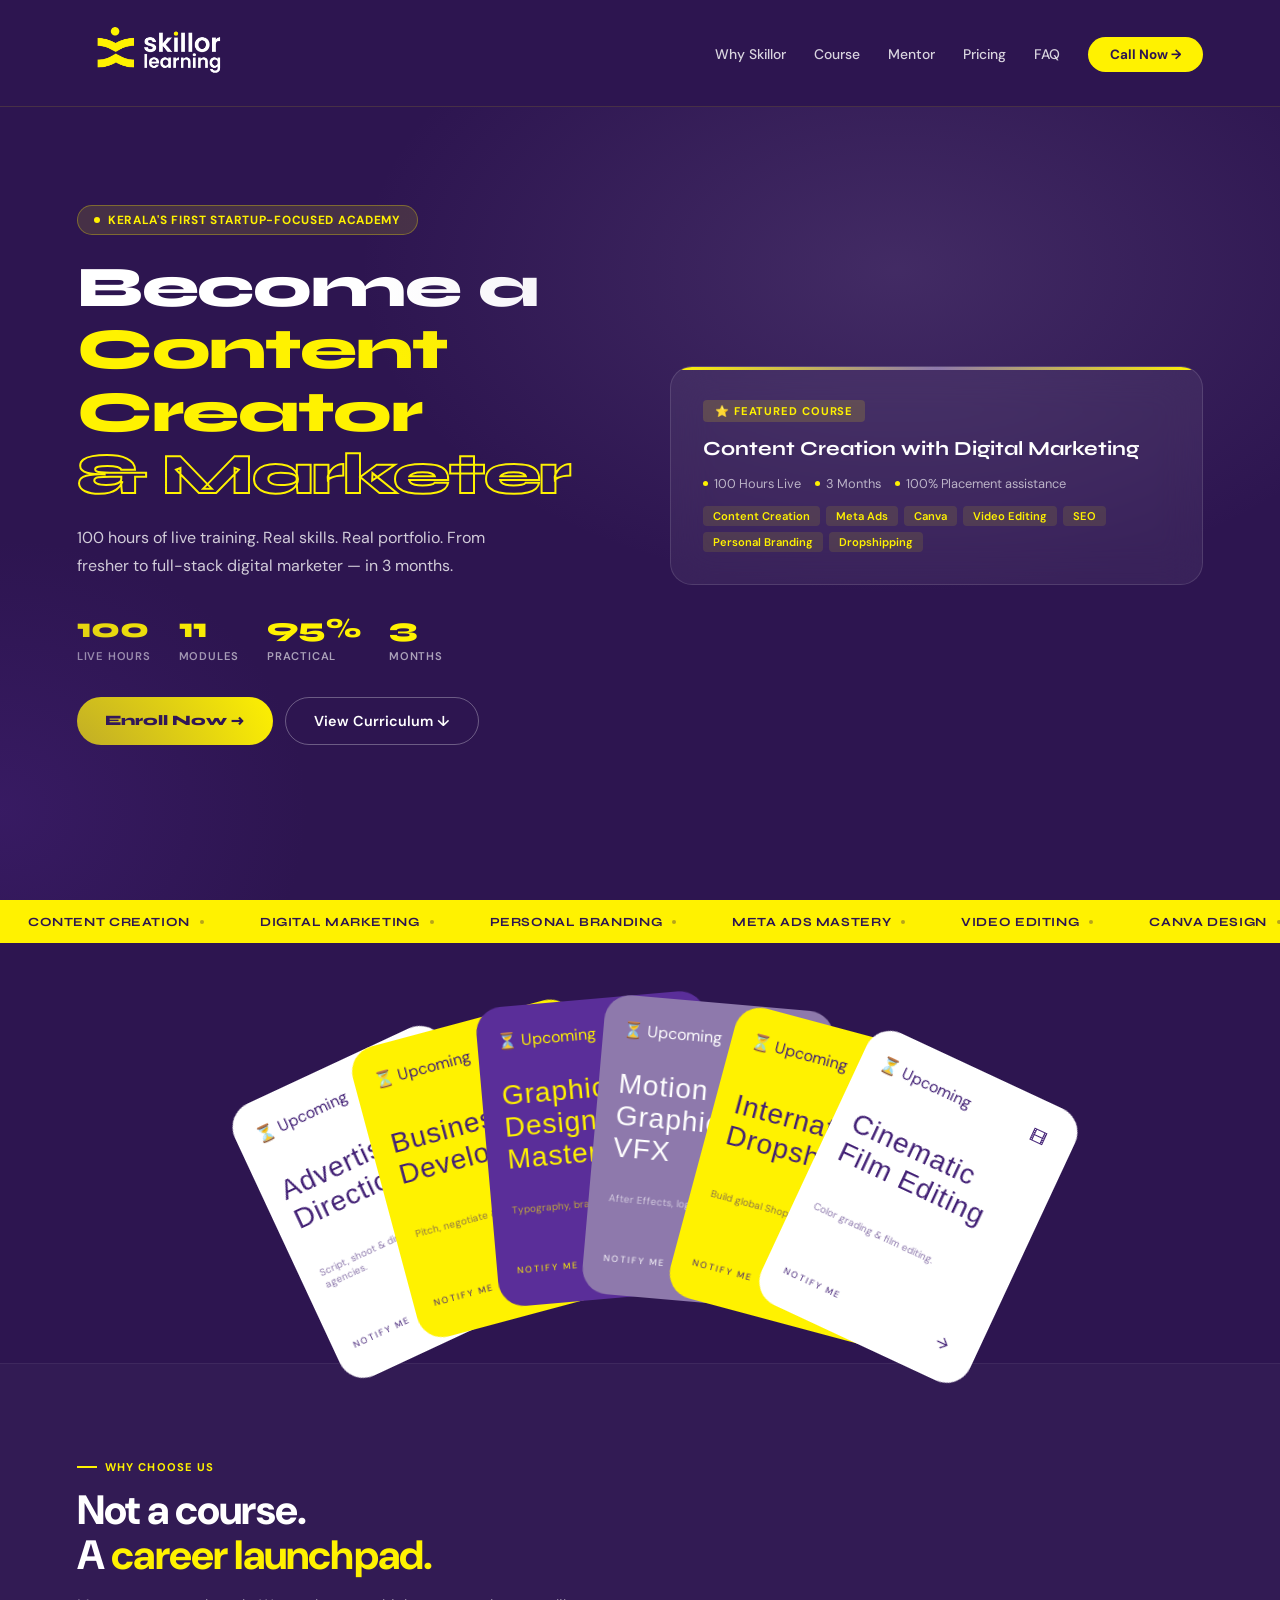
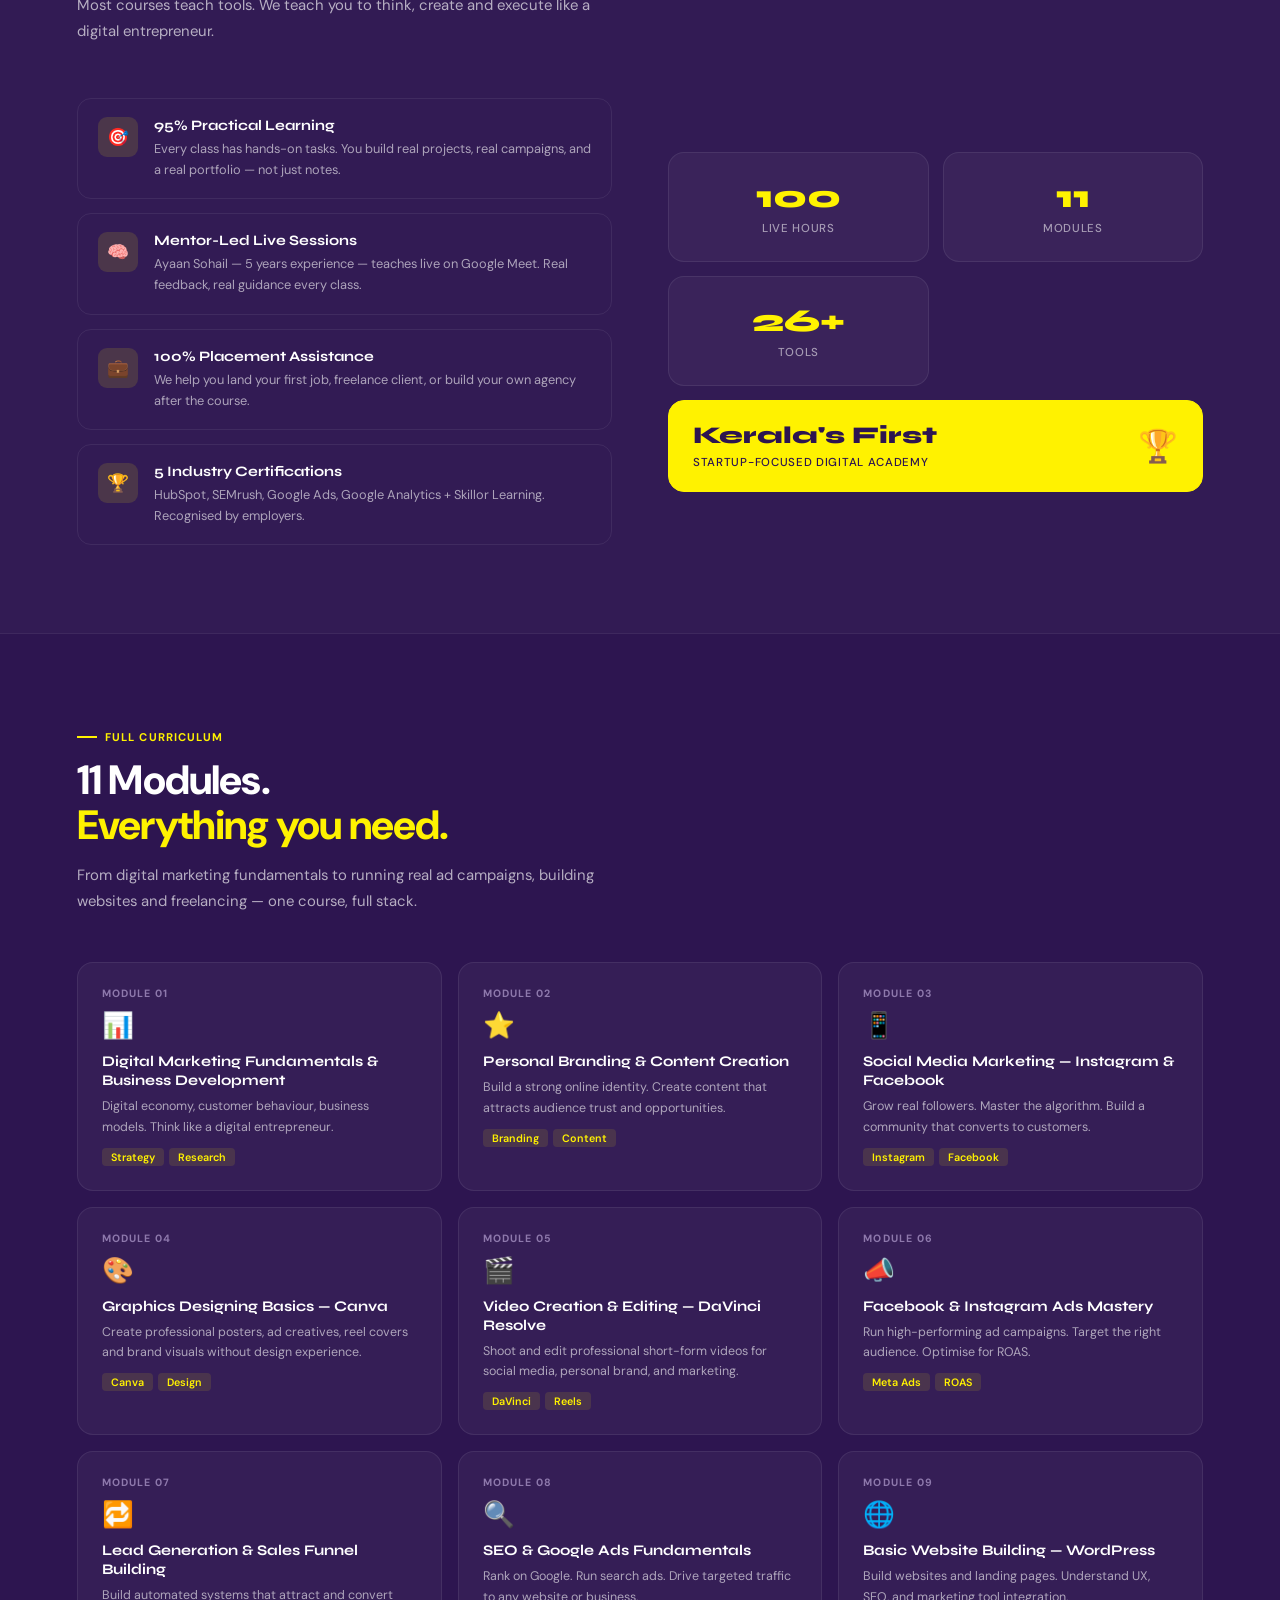
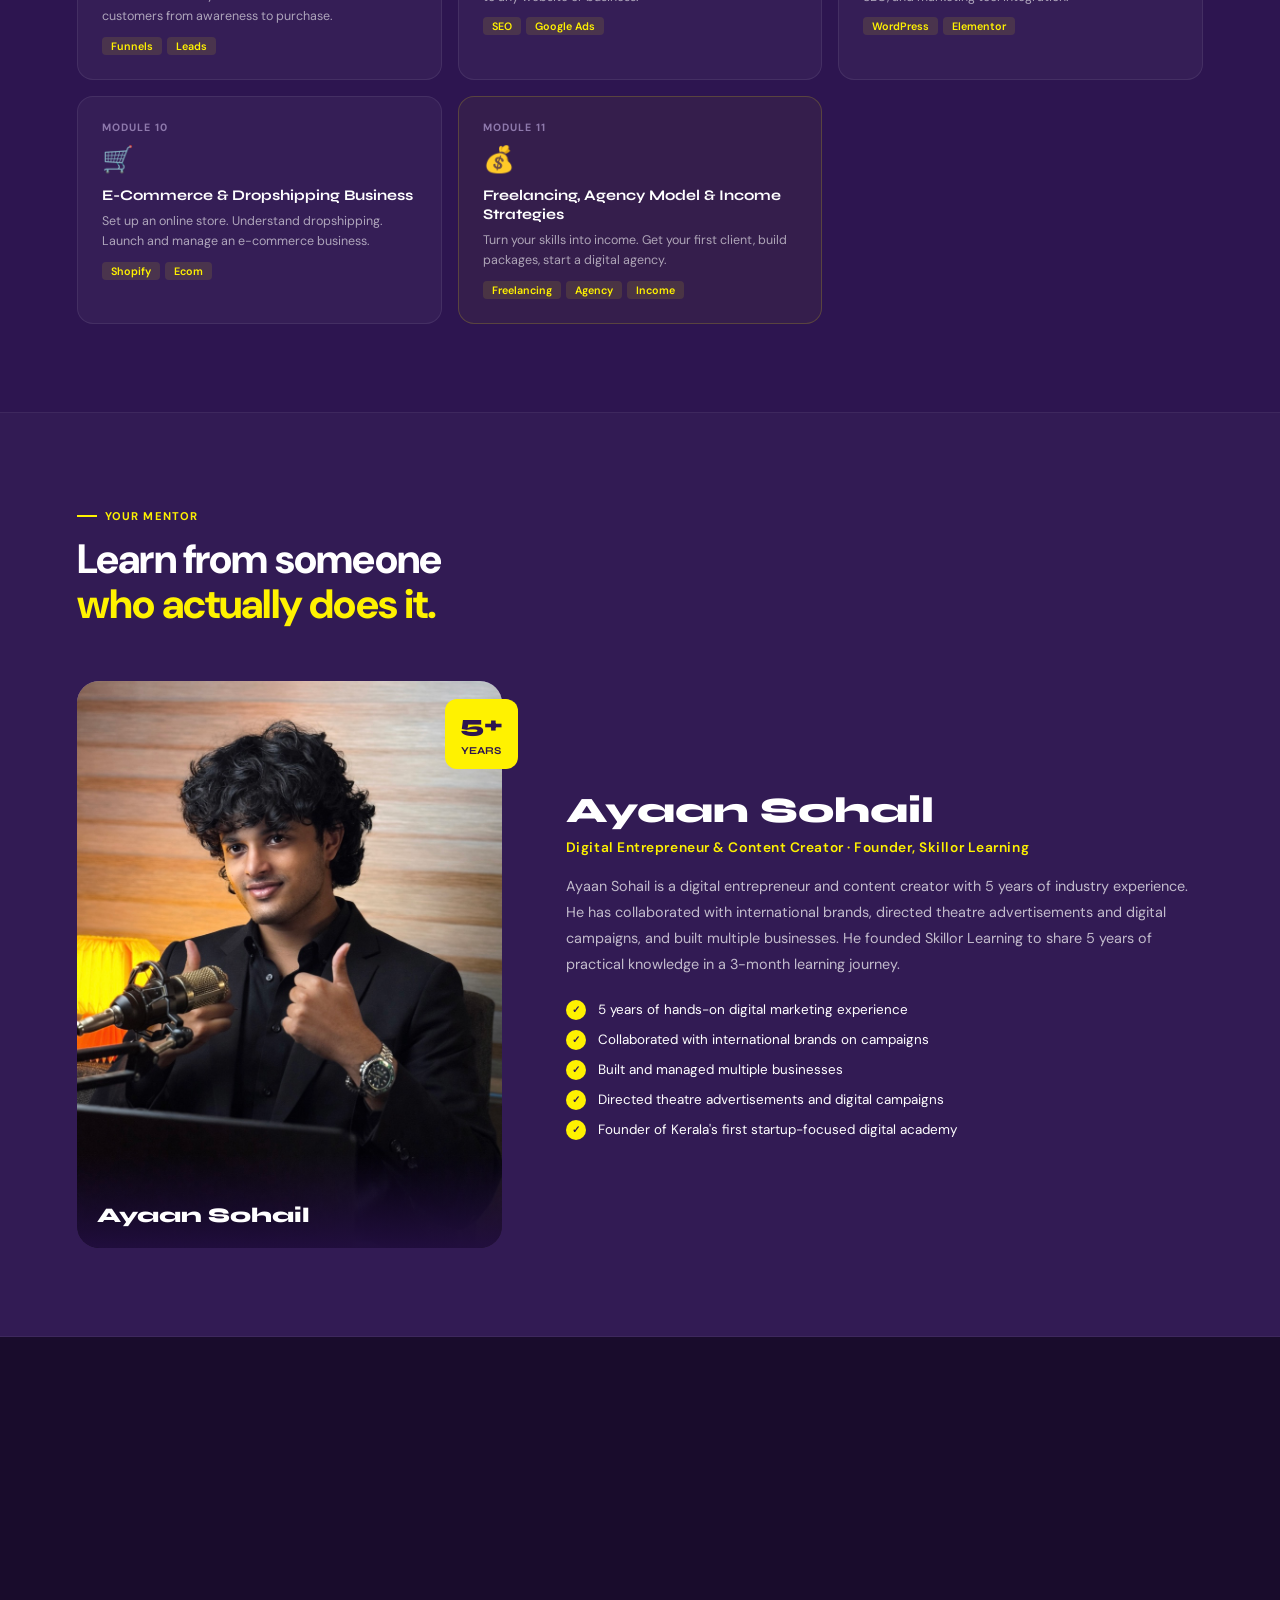
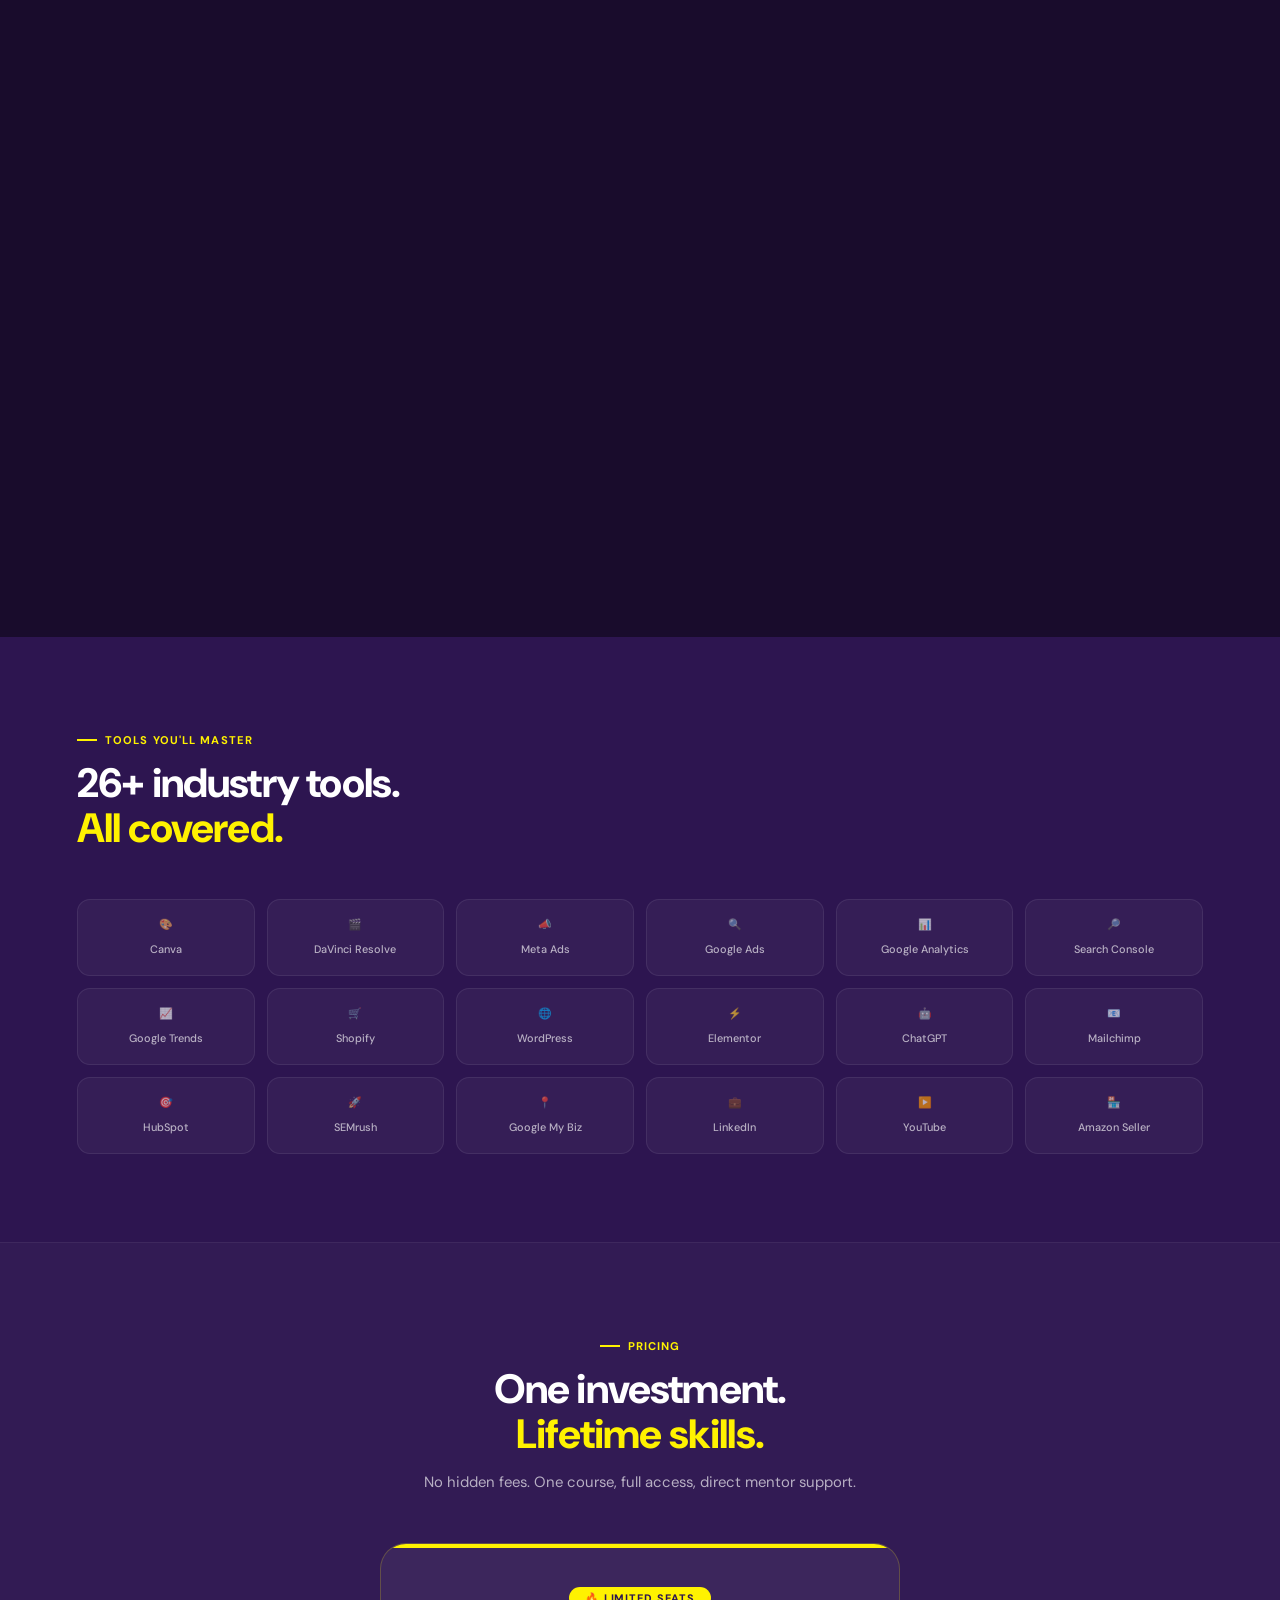
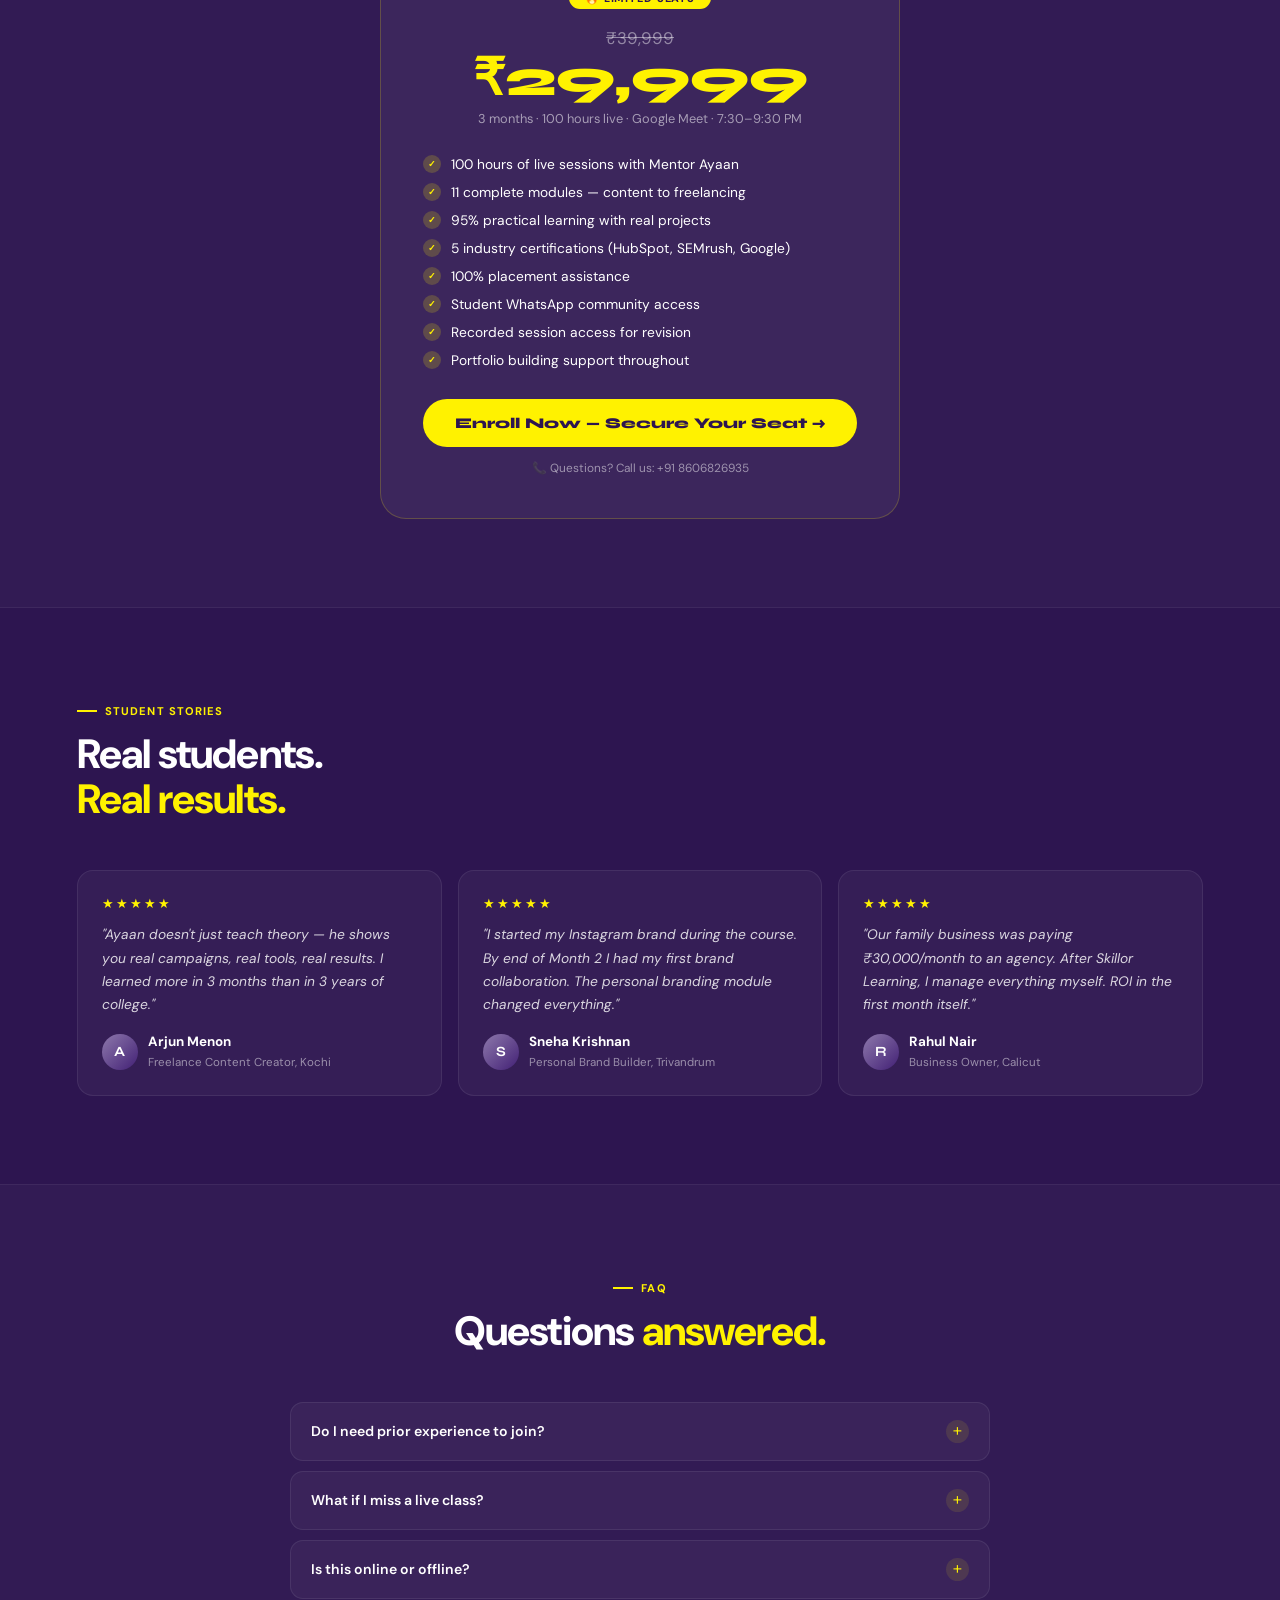
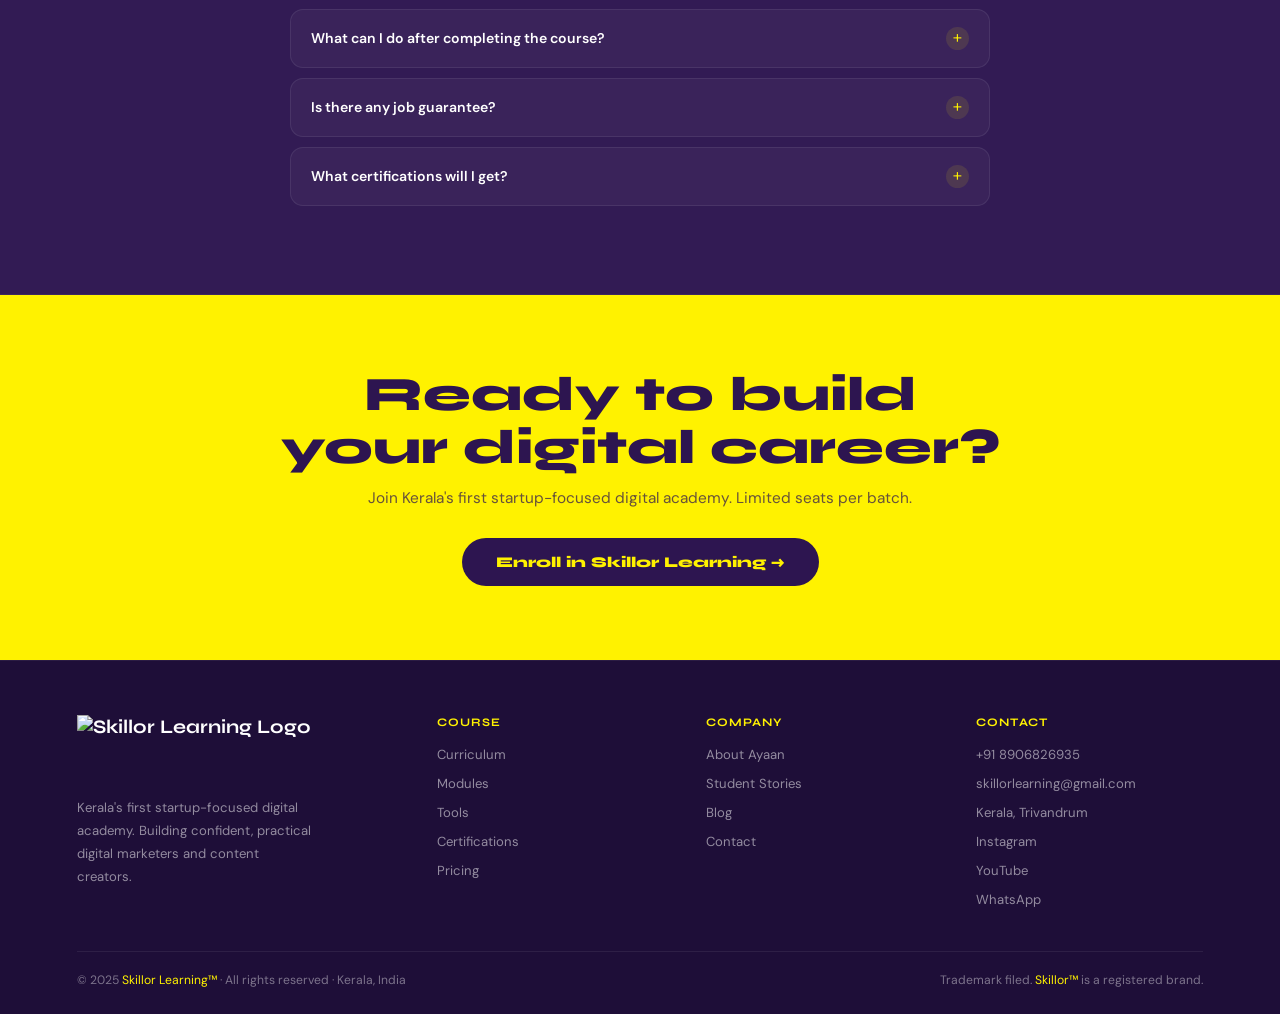
==== index.html @ bea9f6e7 "remove large video" ====
<!DOCTYPE html>
<html lang="en">
<head>
<meta charset="UTF-8">
<meta name="viewport" content="width=device-width, initial-scale=1.0">
<title>Skillor Learning — Kerala's First Startup-Focused Digital Academy</title>
<link href="https://fonts.googleapis.com/css2?family=Syne:wght@400;600;700;800&family=DM+Sans:wght@300;400;500;600&display=swap" rel="stylesheet">
<link rel="stylesheet" href="style.css">
<style>
  /* CRITICAL: These load instantly before anything else */
  html, body {
    background: #2d1550 !important;
    color: #ffffff !important;
    margin: 0 !important;
    padding: 0 !important;
  }
  .hero { background: #2d1550 !important; }
  nav { background: #2d1550 !important; }
  h1, h2, h3, h4, h5, p, span, a, li, div {
    color: inherit;
  }
  .yel, .accent { color: #fff200 !important; }
  .outline { -webkit-text-stroke: 2px #fff200 !important; color: transparent !important; }
  .logo .y { color: #fff200 !important; }
  .logo-box { background: #fff200 !important; color: #2d1550 !important; }
  .badge { color: #fff200 !important; }
  .nav-btn { background: #fff200 !important; color: #2d1550 !important; }
  .btn-y { background: #fff200 !important; color: #2d1550 !important; }
  .pnow, .pamt, .price-main { color: #fff200 !important; }
  .cta-sec { background: #fff200 !important; }
  .cta-sec h2 { color: #2d1550 !important; }
  .marquee { background: #fff200 !important; }
  .mitem { color: #2d1550 !important; }
  .wstat.feat { background: #fff200 !important; }
  .wstat.feat strong, .wstat.feat span { color: #2d1550 !important; }
  .ppop { background: #fff200 !important; color: #2d1550 !important; }
  .btn-enroll { background: #fff200 !important; color: #2d1550 !important; }
  .btn-dark { background: #2d1550 !important; color: #fff200 !important; }
  footer { background: #1e0e38 !important; }
  .sec-dark { background: rgba(255,255,255,0.025) !important; }
</style>
</head>
<body>

<!-- NAV -->
<nav>
  <a href="#" class="logo">
  <img src="images/skillor-logo.PNG" alt="Skillor Learning Logo" class="logo-img">
</a>
  <ul class="nav-links">
    <li><a href="#why">Why Skillor</a></li>
    <li><a href="#course">Course</a></li>
    <li><a href="#mentor">Mentor</a></li>
    <li><a href="#pricing">Pricing</a></li>
    <li><a href="#faq">FAQ</a></li>
    <li><a href="tel:+91 86068 26935" class="nav-btn">Call Now →</a></li>
  </ul>
</nav>

<!-- HERO -->
<section class="hero">
  <div>
    <div class="badge"><div class="bdot"></div> Kerala's First Startup-Focused Academy</div>
    <h1>Become a<br><span class="yel">Content Creator</span><br><span class="outline">& Marketer</span></h1>
    <p class="hero-sub">100 hours of live training. Real skills. Real portfolio. From fresher to full-stack digital marketer — in 3 months.</p>
    <div class="hero-stats">
      <div class="hstat"><strong>100</strong><span>Live Hours</span></div>
      <div class="hstat"><strong>11</strong><span>Modules</span></div>
      <div class="hstat"><strong>95%</strong><span>Practical</span></div>
      <div class="hstat"><strong>3</strong><span>Months</span></div>
    </div>
    <div class="hero-btns">
      <a href="https://wa.me/+918606826935" class="btn-y">Enroll Now →</a>
      <a href="#course" class="btn-g">View Curriculum ↓</a>
    </div>
  </div>
  <div class="hero-right">
    <!-- <div class="fbadge fb1">🎓 Google Meet · 7:30–9:30 PM</div> -->
    <div class="hero-card">
      <div class="ctag">⭐ Featured Course</div>
      <h3>Content Creation with Digital Marketing</h3>
      <div class="cmeta">
        <div class="cmeta-i"><div class="cdot"></div> 100 Hours Live</div>
        <div class="cmeta-i"><div class="cdot"></div> 3 Months</div>
        <div class="cmeta-i"><div class="cdot"></div> 100% Placement assistance</div>
        <!-- <div class="cmeta-i"><div class="cdot"></div> 5 Certs</div> -->
      </div>
      <div class="ctags">
        <span class="ctag2">Content Creation</span>
        <span class="ctag2">Meta Ads</span>
        <span class="ctag2">Canva</span>
        <span class="ctag2">Video Editing</span>
        <span class="ctag2">SEO</span>
        <span class="ctag2">Personal Branding</span>
        <span class="ctag2">Dropshipping</span>
      </div>
      <!-- <div class="price-row">
        <div class="pnow">₹29,999</div>
        <div class="pold">₹39,999</div>
        <div class="psave">Save ₹10,000</div>
      </div> -->
    </div>
    <!-- <div class="fbadge fb2">📍 Trivandrum, Kerala</div> -->
  </div>
</section>

<!-- MARQUEE -->
<div class="marquee">
  <div class="mtrack">
    <div class="mitem">Content Creation<div class="mdot"></div></div>
    <div class="mitem">Digital Marketing<div class="mdot"></div></div>
    <div class="mitem">Personal Branding<div class="mdot"></div></div>
    <div class="mitem">Meta Ads Mastery<div class="mdot"></div></div>
    <div class="mitem">Video Editing<div class="mdot"></div></div>
    <div class="mitem">Canva Design<div class="mdot"></div></div>
    <div class="mitem">SEO & Google Ads<div class="mdot"></div></div>
    <div class="mitem">Freelancing & Agency<div class="mdot"></div></div>
    <div class="mitem">E-Commerce<div class="mdot"></div></div>
    <div class="mitem">Lead Generation<div class="mdot"></div></div>
    <div class="mitem">Content Creation<div class="mdot"></div></div>
    <div class="mitem">Digital Marketing<div class="mdot"></div></div>
    <div class="mitem">Personal Branding<div class="mdot"></div></div>
    <div class="mitem">Meta Ads Mastery<div class="mdot"></div></div>
    <div class="mitem">Video Editing<div class="mdot"></div></div>
    <div class="mitem">Canva Design<div class="mdot"></div></div>
    <div class="mitem">SEO & Google Ads<div class="mdot"></div></div>
    <div class="mitem">Freelancing & Agency<div class="mdot"></div></div>
  </div>
</div>

<section class="cards-section">

<div class="stage" id="stage">

<div class="card">
<div class="orb">🎬</div>
<div class="card-badge">⏳ Upcoming</div>
<div class="card-title">Advertisement Direction</div>
<div class="card-desc">Script, shoot & direct ads like global agencies.</div>
<div class="card-footer"><span class="learn-text">Notify Me</span><div class="arrow-btn">→</div></div>
</div>

<div class="card">
<div class="orb">🤝</div>
<div class="card-badge">⏳ Upcoming</div>
<div class="card-title">Business Development</div>
<div class="card-desc">Pitch, negotiate & close deals.</div>
<div class="card-footer"><span class="learn-text">Notify Me</span><div class="arrow-btn">→</div></div>
</div>

<div class="card">
<div class="orb">✦</div>
<div class="card-badge">⏳ Upcoming</div>
<div class="card-title">Graphic Design Mastery</div>
<div class="card-desc">Typography, branding & visual systems.</div>
<div class="card-footer"><span class="learn-text">Notify Me</span><div class="arrow-btn">→</div></div>
</div>

<div class="card">
<div class="orb">▶</div>
<div class="card-badge">⏳ Upcoming</div>
<div class="card-title">Motion Graphics & VFX</div>
<div class="card-desc">After Effects, logo animation & VFX.</div>
<div class="card-footer"><span class="learn-text">Notify Me</span><div class="arrow-btn">→</div></div>
</div>

<div class="card">
<div class="orb">🌍</div>
<div class="card-badge">⏳ Upcoming</div>
<div class="card-title">International Dropshipping</div>
<div class="card-desc">Build global Shopify stores.</div>
<div class="card-footer"><span class="learn-text">Notify Me</span><div class="arrow-btn">→</div></div>
</div>

<div class="card">
<div class="orb">🎞</div>
<div class="card-badge">⏳ Upcoming</div>
<div class="card-title">Cinematic Film Editing</div>
<div class="card-desc">Color grading & film editing.</div>
<div class="card-footer"><span class="learn-text">Notify Me</span><div class="arrow-btn">→</div></div>
</div>

</div>

</section>

<!-- WHY -->
<section class="sec sec-dark" id="why">
  <div class="rev">
    <div class="slabel">Why Choose Us</div>
    <div class="stitle">Not a course.<br>A <span class="yel">career launchpad.</span></div>
    <p class="ssub">Most courses teach tools. We teach you to think, create and execute like a digital entrepreneur.</p>
  </div>
  <div class="why-grid rev">
    <div class="why-items">
      <div class="why-item"><div class="wicon">🎯</div><div><h4>95% Practical Learning</h4><p>Every class has hands-on tasks. You build real projects, real campaigns, and a real portfolio — not just notes.</p></div></div>
      <div class="why-item"><div class="wicon">🧠</div><div><h4>Mentor-Led Live Sessions</h4><p>Ayaan Sohail — 5 years experience — teaches live on Google Meet. Real feedback, real guidance every class.</p></div></div>
      <div class="why-item"><div class="wicon">💼</div><div><h4>100% Placement Assistance</h4><p>We help you land your first job, freelance client, or build your own agency after the course.</p></div></div>
      <div class="why-item"><div class="wicon">🏆</div><div><h4>5 Industry Certifications</h4><p>HubSpot, SEMrush, Google Ads, Google Analytics + Skillor Learning. Recognised by employers.</p></div></div>
    </div>
    <div class="why-stats">
      <div class="wstat"><strong>100</strong><span>Live Hours</span></div>
      <div class="wstat"><strong>11</strong><span>Modules</span></div>
      <div class="wstat"><strong>26+</strong><span>Tools</span></div>
      <div class="wstat feat"><div><strong>Kerala's First</strong><span>Startup-Focused Digital Academy</span></div><div style="font-size:2rem;">🏆</div></div>
    </div>
  </div>
</section>




<!-- MODULES -->
<section class="sec" id="course">
  <div class="rev">
    <div class="slabel">Full Curriculum</div>
    <div class="stitle">11 Modules.<br><span class="yel">Everything you need.</span></div>
    <p class="ssub">From digital marketing fundamentals to running real ad campaigns, building websites and freelancing — one course, full stack.</p>
  </div>
  <div class="mods-grid rev">
    <div class="mod-card"><div class="mnum">Module 01</div><span class="mico">📊</span><h3>Digital Marketing Fundamentals & Business Development</h3><p>Digital economy, customer behaviour, business models. Think like a digital entrepreneur.</p><div class="mtags"><span class="mtag">Strategy</span><span class="mtag">Research</span></div></div>
    <div class="mod-card"><div class="mnum">Module 02</div><span class="mico">⭐</span><h3>Personal Branding & Content Creation</h3><p>Build a strong online identity. Create content that attracts audience trust and opportunities.</p><div class="mtags"><span class="mtag">Branding</span><span class="mtag">Content</span></div></div>
    <div class="mod-card"><div class="mnum">Module 03</div><span class="mico">📱</span><h3>Social Media Marketing — Instagram & Facebook</h3><p>Grow real followers. Master the algorithm. Build a community that converts to customers.</p><div class="mtags"><span class="mtag">Instagram</span><span class="mtag">Facebook</span></div></div>
    <div class="mod-card"><div class="mnum">Module 04</div><span class="mico">🎨</span><h3>Graphics Designing Basics — Canva</h3><p>Create professional posters, ad creatives, reel covers and brand visuals without design experience.</p><div class="mtags"><span class="mtag">Canva</span><span class="mtag">Design</span></div></div>
    <div class="mod-card"><div class="mnum">Module 05</div><span class="mico">🎬</span><h3>Video Creation & Editing — DaVinci Resolve</h3><p>Shoot and edit professional short-form videos for social media, personal brand, and marketing.</p><div class="mtags"><span class="mtag">DaVinci</span><span class="mtag">Reels</span></div></div>
    <div class="mod-card"><div class="mnum">Module 06</div><span class="mico">📣</span><h3>Facebook & Instagram Ads Mastery</h3><p>Run high-performing ad campaigns. Target the right audience. Optimise for ROAS.</p><div class="mtags"><span class="mtag">Meta Ads</span><span class="mtag">ROAS</span></div></div>
    <div class="mod-card"><div class="mnum">Module 07</div><span class="mico">🔁</span><h3>Lead Generation & Sales Funnel Building</h3><p>Build automated systems that attract and convert customers from awareness to purchase.</p><div class="mtags"><span class="mtag">Funnels</span><span class="mtag">Leads</span></div></div>
    <div class="mod-card"><div class="mnum">Module 08</div><span class="mico">🔍</span><h3>SEO & Google Ads Fundamentals</h3><p>Rank on Google. Run search ads. Drive targeted traffic to any website or business.</p><div class="mtags"><span class="mtag">SEO</span><span class="mtag">Google Ads</span></div></div>
    <div class="mod-card"><div class="mnum">Module 09</div><span class="mico">🌐</span><h3>Basic Website Building — WordPress</h3><p>Build websites and landing pages. Understand UX, SEO, and marketing tool integration.</p><div class="mtags"><span class="mtag">WordPress</span><span class="mtag">Elementor</span></div></div>
    <div class="mod-card"><div class="mnum">Module 10</div><span class="mico">🛒</span><h3>E-Commerce & Dropshipping Business</h3><p>Set up an online store. Understand dropshipping. Launch and manage an e-commerce business.</p><div class="mtags"><span class="mtag">Shopify</span><span class="mtag">Ecom</span></div></div>
    <div class="mod-card" style="border-color:rgba(255,242,0,0.18);background:rgba(255,242,0,0.04);"><div class="mnum">Module 11</div><span class="mico">💰</span><h3>Freelancing, Agency Model & Income Strategies</h3><p>Turn your skills into income. Get your first client, build packages, start a digital agency.</p><div class="mtags"><span class="mtag">Freelancing</span><span class="mtag">Agency</span><span class="mtag">Income</span></div></div>
  </div>
</section>

<!-- MENTOR -->
<section class="sec sec-dark" id="mentor">
  <div class="rev">
    <div class="slabel">Your Mentor</div>
    <div class="stitle">Learn from someone<br><span class="yel">who actually does it.</span></div>
  </div>
  <div class="mentor-grid rev">
    <div class="mphoto">
      <!-- <div class="mphoto-inner"><div class="mava">👨‍💻</div></div> -->
       <div class="mphoto-inner">
       <img src="images/Ayaan.PNG" alt="Ayaan Sohail" class="mentor-img">
   </div>
      <div class="mexp"><strong>5+</strong><span>Years</span></div>
    </div>
    <div class="minfo">
      <h2>Ayaan Sohail</h2>
      <div class="mtitle">Digital Entrepreneur & Content Creator · Founder, Skillor Learning</div>
      <p class="mbio">Ayaan Sohail is a digital entrepreneur and content creator with 5 years of industry experience. He has collaborated with international brands, directed theatre advertisements and digital campaigns, and built multiple businesses. He founded Skillor Learning to share 5 years of practical knowledge in a 3-month learning journey.</p>
      <div class="mcreds">
        <div class="mcred">5 years of hands-on digital marketing experience</div>
        <div class="mcred">Collaborated with international brands on campaigns</div>
        <div class="mcred">Built and managed multiple businesses</div>
        <div class="mcred">Directed theatre advertisements and digital campaigns</div>
        <div class="mcred">Founder of Kerala's first startup-focused digital academy</div>
      </div>
    </div>
  </div>
</section>

<!-- video -->
<!-- VIDEO SHOWCASE -->
<section class="video-showcase">

  <video autoplay muted loop playsinline class="bg-video">
    <source src="videos/skillor-video.MP4" type="video/mp4">
  </video>

  <div class="video-overlay"></div>


   <!-- SOUND BUTTON -->
  <!-- <button id="sound-btn">🔊</button>
   -->
  <!-- <div class="video-content"> -->
    <!-- <h1>SkillorLearning</h1> -->
    
  </div>

</section>



<!-- TOOLS -->
<section class="sec" id="tools">
  <div class="rev">
    <div class="slabel">Tools You'll Master</div>
    <div class="stitle">26+ industry tools.<br><span class="yel">All covered.</span></div>
  </div>
  <div class="tools-grid rev">
    <div class="tool"><span class="temo">🎨</span><span>Canva</span></div>
    <div class="tool"><span class="temo">🎬</span><span>DaVinci Resolve</span></div>
    <div class="tool"><span class="temo">📣</span><span>Meta Ads</span></div>
    <div class="tool"><span class="temo">🔍</span><span>Google Ads</span></div>
    <div class="tool"><span class="temo">📊</span><span>Google Analytics</span></div>
    <div class="tool"><span class="temo">🔎</span><span>Search Console</span></div>
    <div class="tool"><span class="temo">📈</span><span>Google Trends</span></div>
    <div class="tool"><span class="temo">🛒</span><span>Shopify</span></div>
    <div class="tool"><span class="temo">🌐</span><span>WordPress</span></div>
    <div class="tool"><span class="temo">⚡</span><span>Elementor</span></div>
    <div class="tool"><span class="temo">🤖</span><span>ChatGPT</span></div>
    <div class="tool"><span class="temo">📧</span><span>Mailchimp</span></div>
    <div class="tool"><span class="temo">🎯</span><span>HubSpot</span></div>
    <div class="tool"><span class="temo">🚀</span><span>SEMrush</span></div>
    <div class="tool"><span class="temo">📍</span><span>Google My Biz</span></div>
    <div class="tool"><span class="temo">💼</span><span>LinkedIn</span></div>
    <div class="tool"><span class="temo">▶️</span><span>YouTube</span></div>
    <div class="tool"><span class="temo">🏪</span><span>Amazon Seller</span></div>
  </div>
</section>

<!-- PRICING -->
<section class="sec sec-dark" id="pricing">
  <div class="rev" style="text-align:center;">
    <div class="slabel" style="justify-content:center;">Pricing</div>
    <div class="stitle">One investment.<br><span class="yel">Lifetime skills.</span></div>
    <p class="ssub" style="margin:12px auto 0;text-align:center;">No hidden fees. One course, full access, direct mentor support.</p>
  </div>
  <div class="pricing-wrap rev">
    <div class="pcard">
      <div class="ppop">🔥 Limited Seats</div>
      <div class="porig">₹39,999</div>
      <div class="pamt">₹29,999</div>
      <div class="psub2">3 months · 100 hours live · Google Meet · 7:30–9:30 PM</div>
      <ul class="pfeats">
        <li>100 hours of live sessions with Mentor Ayaan</li>
        <li>11 complete modules — content to freelancing</li>
        <li>95% practical learning with real projects</li>
        <li>5 industry certifications (HubSpot, SEMrush, Google)</li>
        <li>100% placement assistance</li>
        <li>Student WhatsApp community access</li>
        <li>Recorded session access for revision</li>
        <li>Portfolio building support throughout</li>
      </ul>
      <a href="https://wa.me/+918606826935" class="btn-enroll">Enroll Now — Secure Your Seat →</a>
      <p class="pnote">📞 Questions? Call us: +91 8606826935 </p>
    </div>
  </div>
</section>

<!-- TESTIMONIALS -->
<section class="sec" id="testimonials">
  <div class="rev">
    <div class="slabel">Student Stories</div>
    <div class="stitle">Real students.<br><span class="yel">Real results.</span></div>
  </div>
  <div class="tgrid rev">
    <div class="tcard"><div class="tstars">★★★★★</div><p class="ttext">"Ayaan doesn't just teach theory — he shows you real campaigns, real tools, real results. I learned more in 3 months than in 3 years of college."</p><div class="tauthor"><div class="tava">A</div><div><strong>Arjun Menon</strong><span>Freelance Content Creator, Kochi</span></div></div></div>
    <div class="tcard"><div class="tstars">★★★★★</div><p class="ttext">"I started my Instagram brand during the course. By end of Month 2 I had my first brand collaboration. The personal branding module changed everything."</p><div class="tauthor"><div class="tava">S</div><div><strong>Sneha Krishnan</strong><span>Personal Brand Builder, Trivandrum</span></div></div></div>
    <div class="tcard"><div class="tstars">★★★★★</div><p class="ttext">"Our family business was paying ₹30,000/month to an agency. After Skillor Learning, I manage everything myself. ROI in the first month itself."</p><div class="tauthor"><div class="tava">R</div><div><strong>Rahul Nair</strong><span>Business Owner, Calicut</span></div></div></div>
  </div>
</section>

<!-- FAQ -->
<section class="sec sec-dark" id="faq">
  <div class="rev" style="text-align:center;">
    <div class="slabel" style="justify-content:center;">FAQ</div>
    <div class="stitle" style="text-align:center;">Questions <span class="yel">answered.</span></div>
  </div>
  <div class="faq-wrap rev">
    <div class="fitem"><div class="fq" onclick="tFaq(this)">Do I need prior experience to join? <div class="ftog">+</div></div><div class="fa"><div class="fa-i">No experience needed. The course is designed for complete beginners — college students, freshers, anyone starting from zero. Ayaan explains everything from the basics up.</div></div></div>
    <div class="fitem"><div class="fq" onclick="tFaq(this)">What if I miss a live class? <div class="ftog">+</div></div><div class="fa"><div class="fa-i">All sessions are recorded and shared. You can revise any class at any time. Live attendance is strongly recommended because Ayaan gives real-time feedback on your work.</div></div></div>
    <div class="fitem"><div class="fq" onclick="tFaq(this)">Is this online or offline? <div class="ftog">+</div></div><div class="fa"><div class="fa-i">100% online via Google Meet. Classes run 7:30 PM to 9:30 PM — attend from anywhere in Kerala or anywhere in India without relocating.</div></div></div>
    <div class="fitem"><div class="fq" onclick="tFaq(this)">What can I do after completing the course? <div class="ftog">+</div></div><div class="fa"><div class="fa-i">Get a digital marketing job (₹20,000–₹50,000/month), start freelancing, build and monetise your personal brand, manage your own business marketing, or start a digital marketing agency.</div></div></div>
    <div class="fitem"><div class="fq" onclick="tFaq(this)">Is there any job guarantee? <div class="ftog">+</div></div><div class="fa"><div class="fa-i">We provide 100% placement assistance — Ayaan personally helps every student with their first job or freelance client. We give you the skills and support to get there yourself.</div></div></div>
    <div class="fitem"><div class="fq" onclick="tFaq(this)">What certifications will I get? <div class="ftog">+</div></div><div class="fa"><div class="fa-i">5 certificates: HubSpot Academy, SEMrush, Google Ads, Google Analytics, and Skillor Learning Certificate — all recognised by employers.</div></div></div>
  </div>
</section>

<!-- CTA -->
<section class="cta-sec">
  <h2>Ready to build<br>your digital career?</h2>
  <p>Join Kerala's first startup-focused digital academy. Limited seats per batch.</p>
  <a href="https://wa.me/+918606826935" class="btn-dark">Enroll in Skillor Learning →</a>
</section>

<!-- FOOTER -->
<footer>
  <div class="fgrid">
    <div class="fbrand">
     <a href="#" class="logo">
  <img src="images/skillor-logo.png" alt="Skillor Learning Logo" class="logo-img">
</a>
      <p>Kerala's first startup-focused digital academy. Building confident, practical digital marketers and content creators.</p>
    </div>
    <div class="fcol"><h4>Course</h4><ul><li><a href="#">Curriculum</a></li><li><a href="#course">Modules</a></li><li><a href="#tools">Tools</a></li><li><a href="#">Certifications</a></li><li><a href="#pricing">Pricing</a></li></ul></div>
    <div class="fcol"><h4>Company</h4><ul><li><a href="#">About Ayaan</a></li><li><a href="#">Student Stories</a></li><li><a href="#">Blog</a></li><li><a href="#">Contact</a></li></ul></div>
    <div class="fcol"><h4>Contact</h4><ul><li><a href="tel:+918906826935">+91 8906826935</a></li><li><a href="mailto:skillorlearning@gmail.com">
          skillorlearning@gmail.com</a></li><li><a href="#">Kerala, Trivandrum</a></li><li><a href="https://www.instagram.com/skillorlearning?igsh=MWs3NzU3b2ZqaWp4eQ==">Instagram</a></li><li><a href="https://youtube.com/@ayaanskillor?si=j9QCiRUFgrLfohdo">YouTube</a></li><li><a href="https://wa.me/+918606826935">WhatsApp</a></li></ul></div>
  </div>
  <div class="fbot">
    <p>© 2025 <span>Skillor Learning™</span> · All rights reserved · Kerala, India</p>
    <p>Trademark filed. <span>Skillor™</span> is a registered brand.</p>
  </div>
</footer>

<script src="script.js"></script>
</body>
</html>
---- style.css ----
* { margin:0; padding:0; box-sizing:border-box; }
html { scroll-behavior:smooth; background:#2d1550; }
body { font-family:'DM Sans',sans-serif; background:#2d1550 !important; color:#ffffff !important; overflow-x:hidden; min-height:100vh; }
h1,h2,h3,h4,h5 { font-family:'Syne',sans-serif; color:#ffffff; }
::-webkit-scrollbar{width:4px;} ::-webkit-scrollbar-track{background:#2d1550;} ::-webkit-scrollbar-thumb{background:#fff200;border-radius:2px;}

/* NAV */

.logo {
  display: flex;
  align-items: center;
  text-decoration: none;
}

.logo-img{
  height: 70px;
  width: auto;
  display: block;
}
nav{position:fixed;top:0;left:0;right:0;z-index:999;padding:18px 6%;display:flex;align-items:center;justify-content:space-between;background:rgba(45,21,80,0.97);backdrop-filter:blur(16px);border-bottom:1px solid rgba(255,242,0,0.12);}
.logo{display:flex;align-items:center;gap:10px;font-family:'Syne',sans-serif;font-weight:700;font-size:1.2rem;color:#ffffff;text-decoration:none;}
.logo-box{width:34px;height:34px;background:#fff200;border-radius:8px;display:flex;align-items:center;justify-content:center;font-size:1rem;}
.logo .y{color:#fff200;}
.nav-links{display:flex;gap:28px;list-style:none;align-items:center;}
.nav-links a{color:rgba(255,255,255,0.82);text-decoration:none;font-size:0.87rem;font-weight:500;transition:color 0.2s;}
.nav-links a:hover{color:#fff200;}
.nav-btn{background:#fff200;color:#2d1550!important;padding:9px 22px;border-radius:50px;font-weight:700!important;font-size:0.84rem!important;transition:transform 0.2s,box-shadow 0.2s;}
.nav-btn:hover{transform:translateY(-2px);box-shadow:0 8px 20px rgba(255,242,0,0.35);}

/* HERO */
.hero{min-height:100vh;padding:130px 6% 80px;display:grid;grid-template-columns:1fr 1fr;gap:60px;align-items:center;background:#2d1550;position:relative;overflow:hidden;}
.hero::before{content:'';position:absolute;inset:0;background:radial-gradient(ellipse 70% 60% at 70% 30%,rgba(142,121,172,0.22) 0%,transparent 60%),radial-gradient(ellipse 40% 50% at 0% 90%,rgba(66,32,117,0.5) 0%,transparent 60%);pointer-events:none;}
.badge{display:inline-flex;align-items:center;gap:8px;background:rgba(255,242,0,0.12);border:1px solid rgba(255,242,0,0.3);color:#fff200;padding:6px 16px;border-radius:50px;font-size:0.74rem;font-weight:700;letter-spacing:0.06em;text-transform:uppercase;margin-bottom:22px;}
.bdot{width:6px;height:6px;background:#fff200;border-radius:50%;animation:pulse 2s infinite;}
@keyframes pulse{0%,100%{opacity:1;transform:scale(1);}50%{opacity:0.4;transform:scale(0.7);}}
.hero h1{font-size:clamp(2.6rem,4.5vw,3.8rem);font-weight:800;line-height:1.08;letter-spacing:-0.02em;color:#ffffff;}
.hero h1 .yel{color:#fff200;}
.hero h1 .outline{-webkit-text-stroke:2px #fff200;color:transparent;}
.hero-sub{margin-top:18px;font-size:1rem;color:rgba(255,255,255,0.78);line-height:1.75;max-width:460px;}
.hero-stats{display:flex;gap:28px;margin-top:32px;flex-wrap:wrap;}
.hstat strong{display:block;font-family:'Syne',sans-serif;font-size:1.7rem;font-weight:800;color:#fff200;}
.hstat span{font-size:0.7rem;color:rgba(255,255,255,0.6);font-weight:600;text-transform:uppercase;letter-spacing:0.07em;}
.hero-btns{display:flex;gap:12px;flex-wrap:wrap;margin-top:32px;}
.btn-y{background:#fff200;color:#2d1550;padding:14px 28px;border-radius:50px;font-family:'Syne',sans-serif;font-weight:800;font-size:0.9rem;text-decoration:none;display:inline-flex;align-items:center;gap:8px;transition:transform 0.2s,box-shadow 0.2s;}
.btn-y:hover{transform:translateY(-3px);box-shadow:0 12px 30px rgba(255,242,0,0.4);}
.btn-g{border:1.5px solid rgba(255,255,255,0.3);color:#ffffff;padding:14px 28px;border-radius:50px;font-weight:600;font-size:0.9rem;text-decoration:none;display:inline-flex;align-items:center;gap:8px;transition:all 0.2s;}
.btn-g:hover{border-color:#fff200;color:#fff200;transform:translateY(-3px);}

/* Hero card */
.hero-right{position:relative;}
.hero-card{background:rgba(255,255,255,0.06);border:1px solid rgba(255,255,255,0.12);border-radius:22px;padding:32px;backdrop-filter:blur(20px);position:relative;overflow:hidden;}
.hero-card::before{content:'';position:absolute;top:0;left:0;right:0;height:3px;background:linear-gradient(90deg,#fff200,#8e79ac,#fff200);}
.ctag{background:rgba(255,242,0,0.15);color:#fff200;padding:4px 12px;border-radius:4px;font-size:0.7rem;font-weight:700;letter-spacing:0.08em;text-transform:uppercase;display:inline-block;margin-bottom:14px;}
.hero-card h3{font-size:1.25rem;font-weight:700;color:#ffffff;margin-bottom:10px;}
.cmeta{display:flex;gap:14px;flex-wrap:wrap;margin:14px 0;}
.cmeta-i{display:flex;align-items:center;gap:6px;font-size:0.8rem;color:rgba(255,255,255,0.65);}
.cdot{width:5px;height:5px;background:#fff200;border-radius:50%;}
.ctags{display:flex;gap:6px;flex-wrap:wrap;margin-top:14px;}
.ctag2{background:rgba(255,242,0,0.1);color:#fff200;padding:3px 10px;border-radius:4px;font-size:0.7rem;font-weight:600;}
.price-row{display:flex;align-items:center;gap:12px;margin-top:20px;padding-top:18px;border-top:1px solid rgba(255,255,255,0.08);}
.pnow{font-family:'Syne',sans-serif;font-size:1.9rem;font-weight:800;color:#fff200;}
.pold{font-size:1rem;color:rgba(255,255,255,0.45);text-decoration:line-through;}
.psave{background:rgba(255,242,0,0.15);color:#fff200;padding:3px 10px;border-radius:4px;font-size:0.7rem;font-weight:700;}
.fbadge{position:absolute;background:#422075;border:1px solid rgba(255,242,0,0.3);border-radius:12px;padding:9px 15px;font-size:0.78rem;font-weight:600;color:#ffffff;white-space:nowrap;}
.fb1{top:-16px;right:16px;animation:float 3s ease-in-out infinite;}
.fb2{bottom:24px;left:-24px;animation:float 3s 1.5s ease-in-out infinite;}
@keyframes float{0%,100%{transform:translateY(0);}50%{transform:translateY(-7px);}}


/* VIDEO SHOWCASE */

.video-showcase{
  position: relative;
  width: 100%;
  height: 100vh;
  overflow: hidden;
}

.bg-video{
  position: absolute;
  top: 50%;
  left: 50%;
  width: 100%;
  height: 100%;
  object-fit: cover;
  transform: translate(-50%, -50%);
}

.video-overlay{
  position: absolute;
  width: 100%;
  height: 100%;
  background: rgba(0,0,0,0.45);
  z-index: 1;
}

.video-content{
  position: relative;
  z-index: 2;
  height: 100%;
  display: flex;
  flex-direction: column;
  justify-content: center;
  align-items: center;
  color: #fff;
  text-align: center;
}

.video-content h1{
  font-size: 6rem;
  font-weight: 700;
  letter-spacing: 2px;
}

.video-content p{
  margin-top: 10px;
  font-size: 1.2rem;
  opacity: 0.9;
}

.video-btn{
  margin-top: 25px;
  padding: 14px 28px;
  border-radius: 30px;
  background: #fff200;
  color: #2d1550;
  text-decoration: none;
  font-weight: 600;
  transition: 0.3s;
}

.video-btn:hover{
  transform: translateY(-3px);
}

/* MARQUEE */
.marquee{background:#fff200;padding:14px 0;overflow:hidden;}
.mtrack{display:flex;animation:mq 22s linear infinite;width:max-content;}
.mitem{padding:0 28px;font-family:'Syne',sans-serif;font-size:0.78rem;font-weight:700;color:#2d1550;letter-spacing:0.05em;text-transform:uppercase;display:flex;align-items:center;gap:10px;white-space:nowrap;}
.mdot{width:4px;height:4px;background:#2d1550;border-radius:50%;opacity:0.35;}
@keyframes mq{from{transform:translateX(0);}to{transform:translateX(-50%);}}

/* SECTIONS */
.sec{padding:88px 6%;}
.sec-dark{background:rgba(255,255,255,0.025);border-top:1px solid rgba(255,255,255,0.06);border-bottom:1px solid rgba(255,255,255,0.06);}
.slabel{display:inline-flex;align-items:center;gap:8px;color:#fff200;font-size:0.7rem;font-weight:700;letter-spacing:0.1em;text-transform:uppercase;margin-bottom:14px;}
.slabel::before{content:'';width:20px;height:2px;background:#fff200;}
.stitle{font-size:clamp(1.9rem,3.2vw,2.8rem);font-weight:800;line-height:1.1;letter-spacing:-0.02em;color:#ffffff;}
.stitle .yel{color:#fff200;}
.ssub{margin-top:14px;color:rgba(255,255,255,0.65);font-size:0.93rem;line-height:1.75;max-width:540px;}

/* WHY */
.why-grid{display:grid;grid-template-columns:1fr 1fr;gap:56px;align-items:center;margin-top:54px;}
.why-items{display:flex;flex-direction:column;gap:14px;}
.why-item{display:flex;gap:16px;padding:18px 20px;border-radius:14px;border:1px solid rgba(255,255,255,0.07);transition:all 0.3s;cursor:default;}
.why-item:hover{background:rgba(255,242,0,0.04);border-color:rgba(255,242,0,0.2);transform:translateX(5px);}
.wicon{width:40px;height:40px;flex-shrink:0;background:rgba(255,242,0,0.12);border-radius:9px;display:flex;align-items:center;justify-content:center;font-size:1.1rem;}
.why-item h4{font-size:0.9rem;font-weight:700;color:#ffffff;margin-bottom:4px;}
.why-item p{font-size:0.8rem;color:rgba(255,255,255,0.6);line-height:1.65;}
.why-stats{display:grid;grid-template-columns:1fr 1fr;gap:14px;}
.wstat{background:rgba(255,255,255,0.04);border:1px solid rgba(255,255,255,0.08);border-radius:16px;padding:24px 18px;text-align:center;transition:transform 0.3s;}
.wstat:hover{transform:translateY(-4px);}
.wstat strong{display:block;font-family:'Syne',sans-serif;font-size:2rem;font-weight:800;color:#fff200;}
.wstat span{font-size:0.72rem;color:rgba(255,255,255,0.55);font-weight:500;text-transform:uppercase;letter-spacing:0.06em;}
.wstat.feat{background:#fff200;border-color:#fff200;grid-column:span 2;display:flex;align-items:center;justify-content:space-between;padding:20px 24px;text-align:left;}
.wstat.feat strong{color:#2d1550;font-size:1.5rem;}
.wstat.feat span{color:rgba(45,21,80,0.72);}

/* MODULES */
.mods-grid{display:grid;grid-template-columns:repeat(3,1fr);gap:16px;margin-top:48px;}
.mod-card{background:rgba(255,255,255,0.04);border:1px solid rgba(255,255,255,0.08);border-radius:16px;padding:24px;transition:all 0.3s;position:relative;overflow:hidden;}
.mod-card::after{content:'';position:absolute;top:0;left:0;right:0;height:2px;background:linear-gradient(90deg,transparent,#fff200,transparent);opacity:0;transition:opacity 0.3s;}
.mod-card:hover{border-color:rgba(255,242,0,0.2);transform:translateY(-5px);background:rgba(255,255,255,0.07);}
.mod-card:hover::after{opacity:1;}
.mnum{font-size:0.66rem;font-weight:700;color:#8e79ac;letter-spacing:0.1em;text-transform:uppercase;margin-bottom:9px;}
.mico{font-size:1.6rem;display:block;margin-bottom:10px;}
.mod-card h3{font-size:0.92rem;font-weight:700;color:#ffffff;margin-bottom:6px;line-height:1.3;}
.mod-card p{font-size:0.78rem;color:rgba(255,255,255,0.6);line-height:1.65;}
.mtags{display:flex;gap:5px;flex-wrap:wrap;margin-top:10px;}
.mtag{background:rgba(255,242,0,0.1);color:#fff200;padding:2px 9px;border-radius:4px;font-size:0.67rem;font-weight:600;}

/* MENTOR */
.mentor-grid{display:grid;grid-template-columns:1fr 1.5fr;gap:64px;align-items:center;margin-top:54px;}
.mphoto{position:relative;}
.mphoto-inner{width:100%;aspect-ratio:3/4;background:linear-gradient(150deg,#8e79ac,#422075);border-radius:22px;overflow:hidden;display:flex;align-items:center;justify-content:center;position:relative;}
.mphoto-inner::after{content:'Ayaan Sohail';position:absolute;bottom:0;left:0;right:0;padding:50px 20px 20px;background:linear-gradient(transparent,rgba(34,14,64,0.95));font-family:'Syne',sans-serif;font-size:1.3rem;font-weight:800;color:#ffffff;}
/* .mava{font-size:5.5rem;opacity:0.45;} */
.mexp{position:absolute;top:18px;right:-16px;background:#fff200;color:#2d1550;border-radius:12px;padding:11px 15px;text-align:center;font-family:'Syne',sans-serif;}
.mexp strong{display:block;font-size:1.5rem;font-weight:800;}
.mexp span{font-size:0.66rem;font-weight:700;text-transform:uppercase;}
.minfo h2{font-size:clamp(1.8rem,2.8vw,2.4rem);font-weight:800;color:#ffffff;margin-bottom:6px;}
.mtitle{color:#fff200;font-weight:600;font-size:0.86rem;letter-spacing:0.04em;margin-bottom:18px;}
.mbio{color:rgba(255,255,255,0.7);line-height:1.8;font-size:0.9rem;margin-bottom:22px;}
.mcreds{display:flex;flex-direction:column;gap:10px;}
.mcred{display:flex;align-items:center;gap:12px;font-size:0.84rem;color:#ffffff;}
.mcred::before{content:'✓';width:20px;height:20px;flex-shrink:0;background:#fff200;color:#2d1550;border-radius:50%;display:flex;align-items:center;justify-content:center;font-size:0.6rem;font-weight:900;}

/* TOOLS */
.tools-grid{display:grid;grid-template-columns:repeat(6,1fr);gap:12px;margin-top:48px;}
.tool{background:rgba(255,255,255,0.04);border:1px solid rgba(255,255,255,0.08);border-radius:13px;padding:17px 10px;text-align:center;transition:all 0.25s;cursor:default;}
.tool:hover{border-color:rgba(255,242,0,0.3);background:rgba(255,242,0,0.05);transform:translateY(-4px);}
.temo{font-size:1.5rem;display:block;margin-bottom:6px;}
.tool span{font-size:0.68rem;color:rgba(255,255,255,0.65);font-weight:500;}

/* PRICING */
.pricing-wrap{max-width:520px;margin:48px auto 0;}
.pcard{background:rgba(255,255,255,0.05);border:1px solid rgba(255,242,0,0.2);border-radius:26px;padding:42px;text-align:center;position:relative;overflow:hidden;}
.pcard::before{content:'';position:absolute;top:0;left:0;right:0;height:4px;background:#fff200;}
.ppop{background:#fff200;color:#2d1550;padding:4px 16px;border-radius:50px;font-size:0.68rem;font-weight:800;letter-spacing:0.08em;text-transform:uppercase;display:inline-block;margin-bottom:18px;}
.pamt{font-family:'Syne',sans-serif;font-size:3.2rem;font-weight:800;color:#fff200;line-height:1;}
.porig{font-size:1.05rem;color:rgba(255,255,255,0.45);text-decoration:line-through;margin-bottom:4px;}
.psub2{font-size:0.8rem;color:rgba(255,255,255,0.55);margin-top:6px;margin-bottom:28px;}
.pfeats{list-style:none;text-align:left;margin-bottom:30px;display:flex;flex-direction:column;gap:10px;}
.pfeats li{display:flex;align-items:center;gap:10px;font-size:0.86rem;color:#ffffff;}
.pfeats li::before{content:'✓';width:18px;height:18px;flex-shrink:0;background:rgba(255,242,0,0.18);color:#fff200;border-radius:50%;display:flex;align-items:center;justify-content:center;font-size:0.58rem;font-weight:900;}
.btn-enroll{display:block;background:#fff200;color:#2d1550;padding:15px 28px;border-radius:50px;font-family:'Syne',sans-serif;font-weight:800;font-size:0.93rem;text-decoration:none;text-align:center;transition:transform 0.2s,box-shadow 0.2s;}
.btn-enroll:hover{transform:translateY(-3px);box-shadow:0 14px 36px rgba(255,242,0,0.4);}
.pnote{margin-top:13px;font-size:0.74rem;color:rgba(255,255,255,0.5);}

/* TESTIMONIALS */
.tgrid{display:grid;grid-template-columns:repeat(3,1fr);gap:16px;margin-top:48px;}
.tcard{background:rgba(255,255,255,0.04);border:1px solid rgba(255,255,255,0.08);border-radius:16px;padding:24px;transition:all 0.3s;}
.tcard:hover{border-color:rgba(255,242,0,0.15);transform:translateY(-4px);}
.tstars{color:#fff200;font-size:0.8rem;letter-spacing:2px;margin-bottom:11px;}
.ttext{font-size:0.86rem;color:rgba(255,255,255,0.82);line-height:1.7;margin-bottom:16px;font-style:italic;}
.tauthor{display:flex;align-items:center;gap:10px;}
.tava{width:36px;height:36px;border-radius:50%;background:linear-gradient(135deg,#8e79ac,#422075);display:flex;align-items:center;justify-content:center;font-family:'Syne',sans-serif;font-weight:700;font-size:0.88rem;color:#ffffff;flex-shrink:0;}
.tauthor strong{font-size:0.84rem;display:block;color:#ffffff;}
.tauthor span{font-size:0.72rem;color:rgba(255,255,255,0.5);}

/* FAQ */
.faq-wrap{max-width:700px;margin:48px auto 0;display:flex;flex-direction:column;gap:10px;}
.fitem{background:rgba(255,255,255,0.04);border:1px solid rgba(255,255,255,0.08);border-radius:13px;overflow:hidden;transition:border-color 0.2s;}
.fitem.open{border-color:rgba(255,242,0,0.22);}
.fq{padding:17px 20px;display:flex;justify-content:space-between;align-items:center;cursor:pointer;font-weight:600;font-size:0.88rem;color:#ffffff;gap:14px;}
.fq:hover{color:#fff200;}
.ftog{width:23px;height:23px;background:rgba(255,242,0,0.1);border-radius:50%;display:flex;align-items:center;justify-content:center;font-size:1.1rem;color:#fff200;flex-shrink:0;transition:transform 0.3s;line-height:1;font-weight:300;}
.fitem.open .ftog{transform:rotate(45deg);}
.fa{max-height:0;overflow:hidden;transition:max-height 0.35s ease;}
.fitem.open .fa{max-height:200px;}
.fa-i{padding:0 20px 16px;font-size:0.84rem;color:rgba(255,255,255,0.65);line-height:1.75;}

/* CTA */
.cta-sec{background:#fff200;padding:74px 6%;text-align:center;}
.cta-sec h2{font-size:clamp(2rem,3.8vw,3rem);font-weight:800;color:#2d1550;line-height:1.1;margin-bottom:14px;}
.cta-sec p{color:rgba(45,21,80,0.72);font-size:0.96rem;margin-bottom:30px;}
.btn-dark{display:inline-flex;align-items:center;gap:8px;background:#2d1550;color:#fff200;padding:15px 34px;border-radius:50px;font-family:'Syne',sans-serif;font-weight:800;font-size:0.93rem;text-decoration:none;transition:all 0.25s;}
.btn-dark:hover{transform:translateY(-3px);box-shadow:0 14px 36px rgba(45,21,80,0.35);}

/* FOOTER */
footer{background:#1e0e38;border-top:1px solid rgba(255,255,255,0.06);padding:54px 6% 26px;}
.fgrid{display:grid;grid-template-columns:1.4fr 1fr 1fr 1fr;gap:42px;margin-bottom:42px;}
.fbrand p{color:rgba(255,255,255,0.52);font-size:0.82rem;line-height:1.75;margin-top:12px;max-width:240px;}
.fcol h4{font-size:0.72rem;font-weight:700;letter-spacing:0.08em;text-transform:uppercase;color:#fff200;margin-bottom:14px;}
.fcol ul{list-style:none;display:flex;flex-direction:column;gap:8px;}
.fcol ul li a{color:rgba(255,255,255,0.52);text-decoration:none;font-size:0.82rem;transition:color 0.2s;}
.fcol ul li a:hover{color:#ffffff;}
.fbot{border-top:1px solid rgba(255,255,255,0.07);padding-top:20px;display:flex;justify-content:space-between;align-items:center;flex-wrap:wrap;gap:10px;}
.fbot p{font-size:0.76rem;color:rgba(255,255,255,0.42);}
.fbot span{color:#fff200;}

/* REVEAL */
.rev{opacity:0;transform:translateY(26px);transition:opacity 0.65s ease,transform 0.65s ease;}
.rev.vis{opacity:1;transform:translateY(0);}

.cards-section{
height:420px;
display:flex;
align-items:center;
justify-content:center;
}

.stage{
position:relative;
width:700px;
height:340px;
}

.card{
position:absolute;
overflow:hidden;
width:230px;
height:300px;
border-radius:26px;
padding:24px 20px 20px;
display:flex;
flex-direction:column;
justify-content:space-between;
left:250px;
top:20px;
transform-origin:center bottom;
opacity:0;
}

.card:nth-child(1){background:#ffffff;color:#422075;}
.card:nth-child(2){background:#fff200;color:#422075;}
.card:nth-child(3){background:#5a2e99;color:#fff200;}
.card:nth-child(4){background:#8e79ac;color:#ffffff;}
.card:nth-child(5){background:#fff200;color:#422075;}
.card:nth-child(6){background:#ffffff;color:#422075;}

.card-title{
font-family:'Bebas Neue',sans-serif;
font-size:28px;
letter-spacing:1px;
/* line-height:1.1;
word-break:break-word;
max-width:100%; */
}

.card-desc{
font-family:'DM Sans',sans-serif;
font-size:10px;
opacity:.6;
margin-bottom:10px;
}

.card-footer{
display:flex;
justify-content:space-between;
align-items:center;
}

.learn-text{
font-size:9px;
letter-spacing:2px;
text-transform:uppercase;
}

.arrow-btn{
width:32px;
height:32px;
border-radius:50%;
display:flex;
align-items:center;
justify-content:center;
}

.orb{
position:absolute;
top:16px;
right:16px;
width:40px;
height:40px;
border-radius:50%;
display:flex;
align-items:center;
justify-content:center;
}
/* IMAGE SOHAIL */

.mentor-img{
  width:100%;
  height:auto;
  object-fit:contain;
  position:absolute;
  bottom:0px;
}
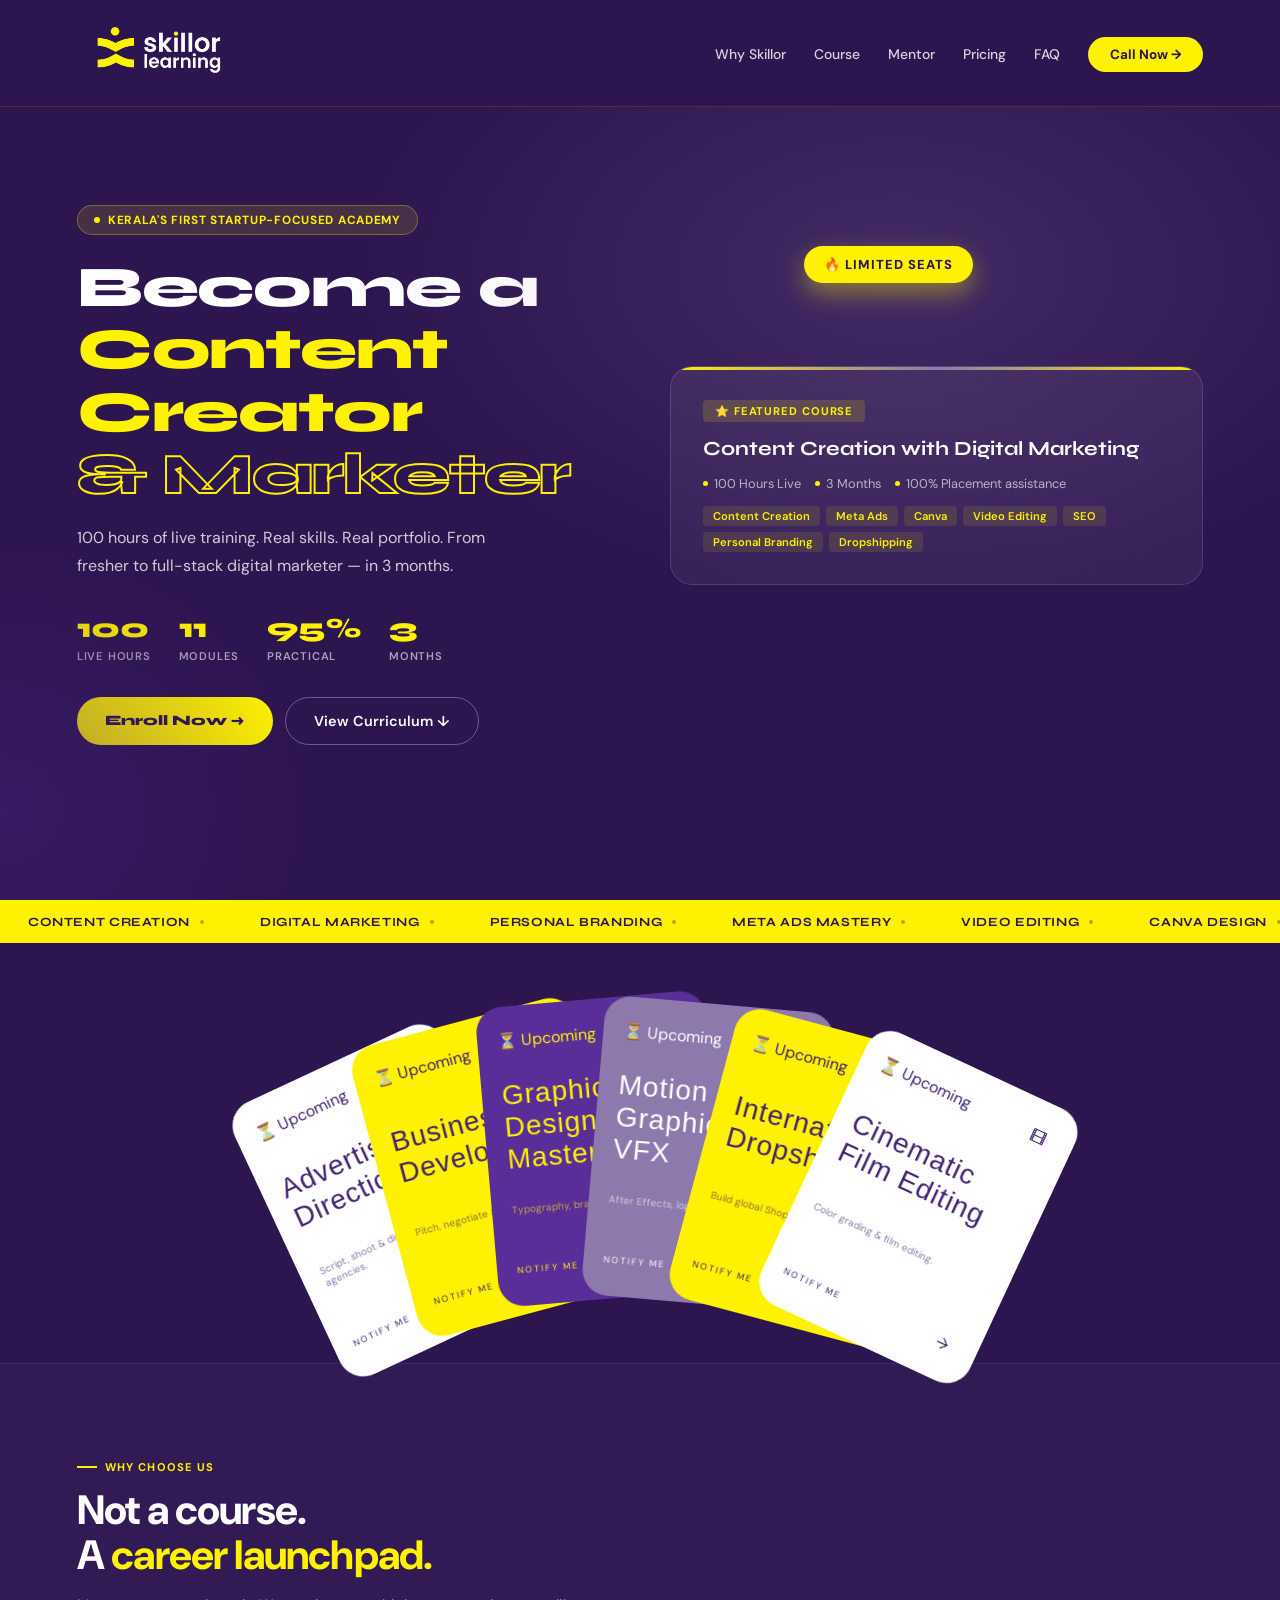
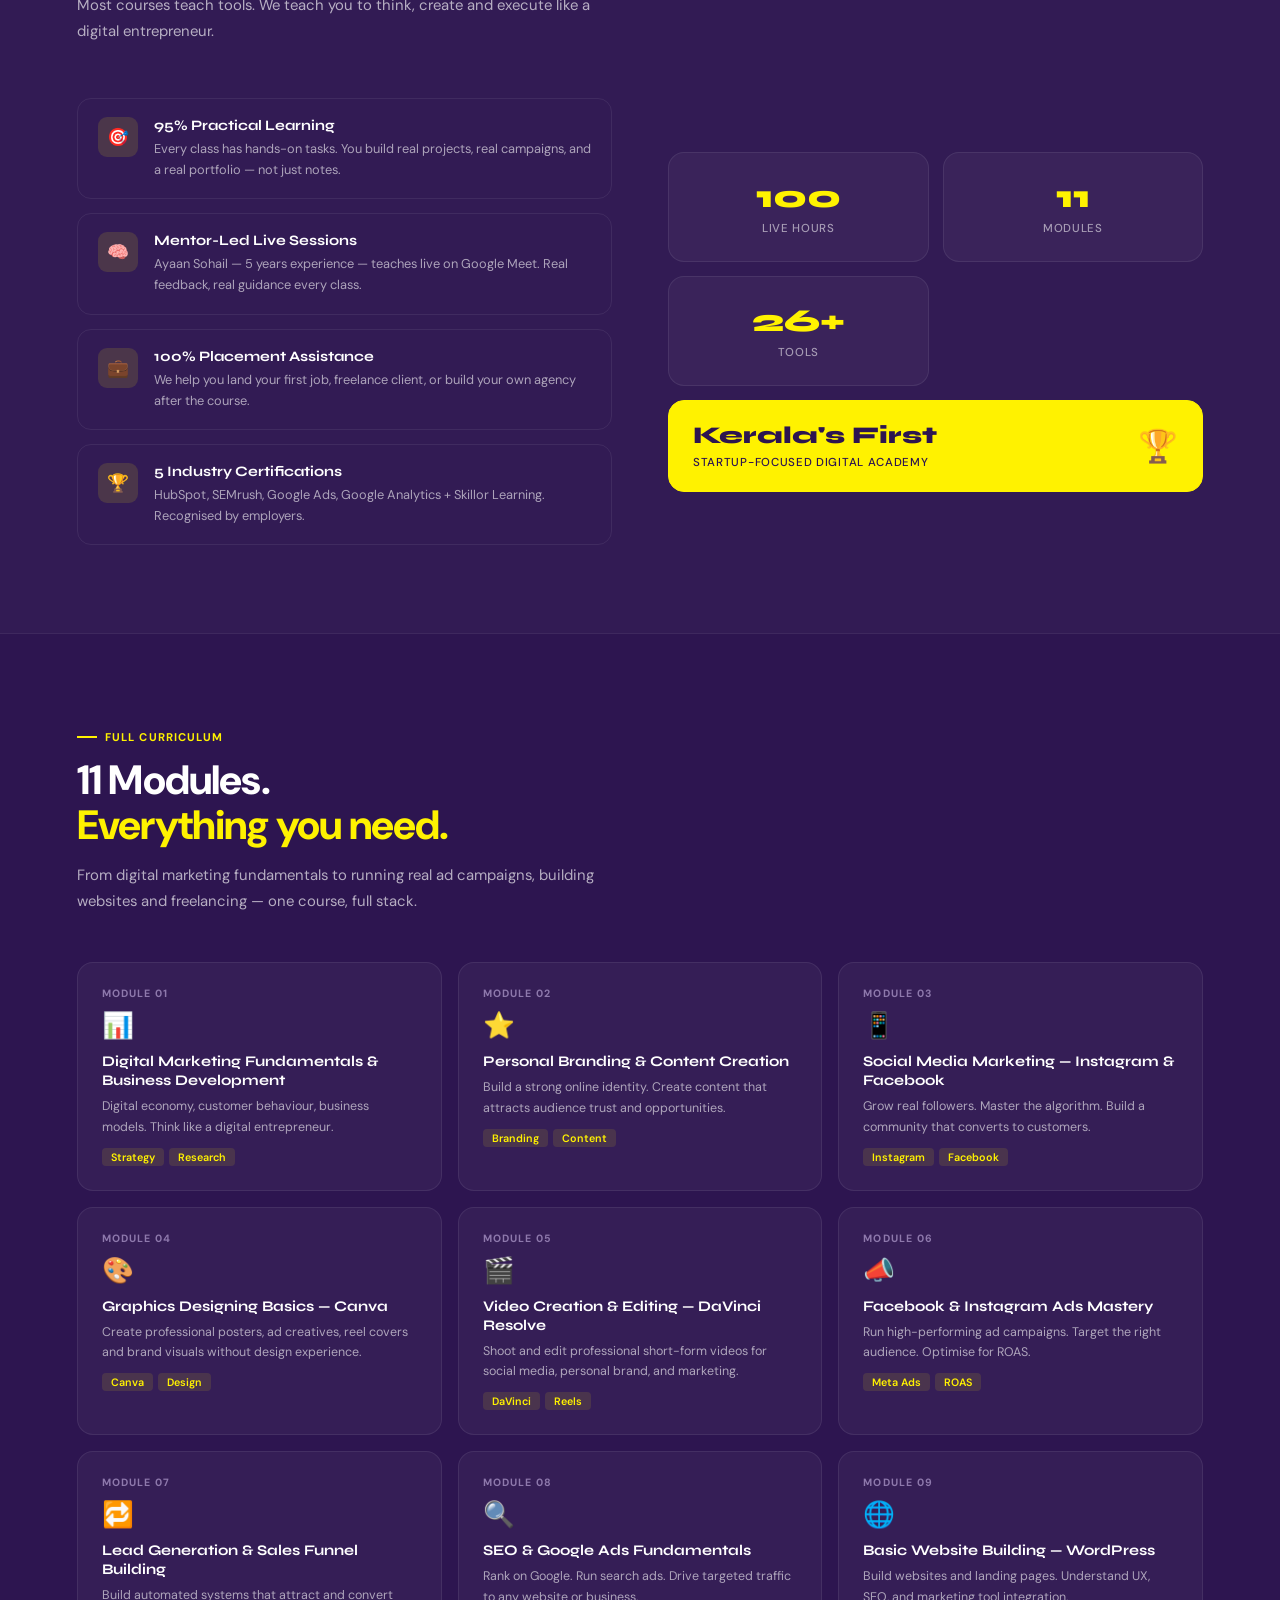
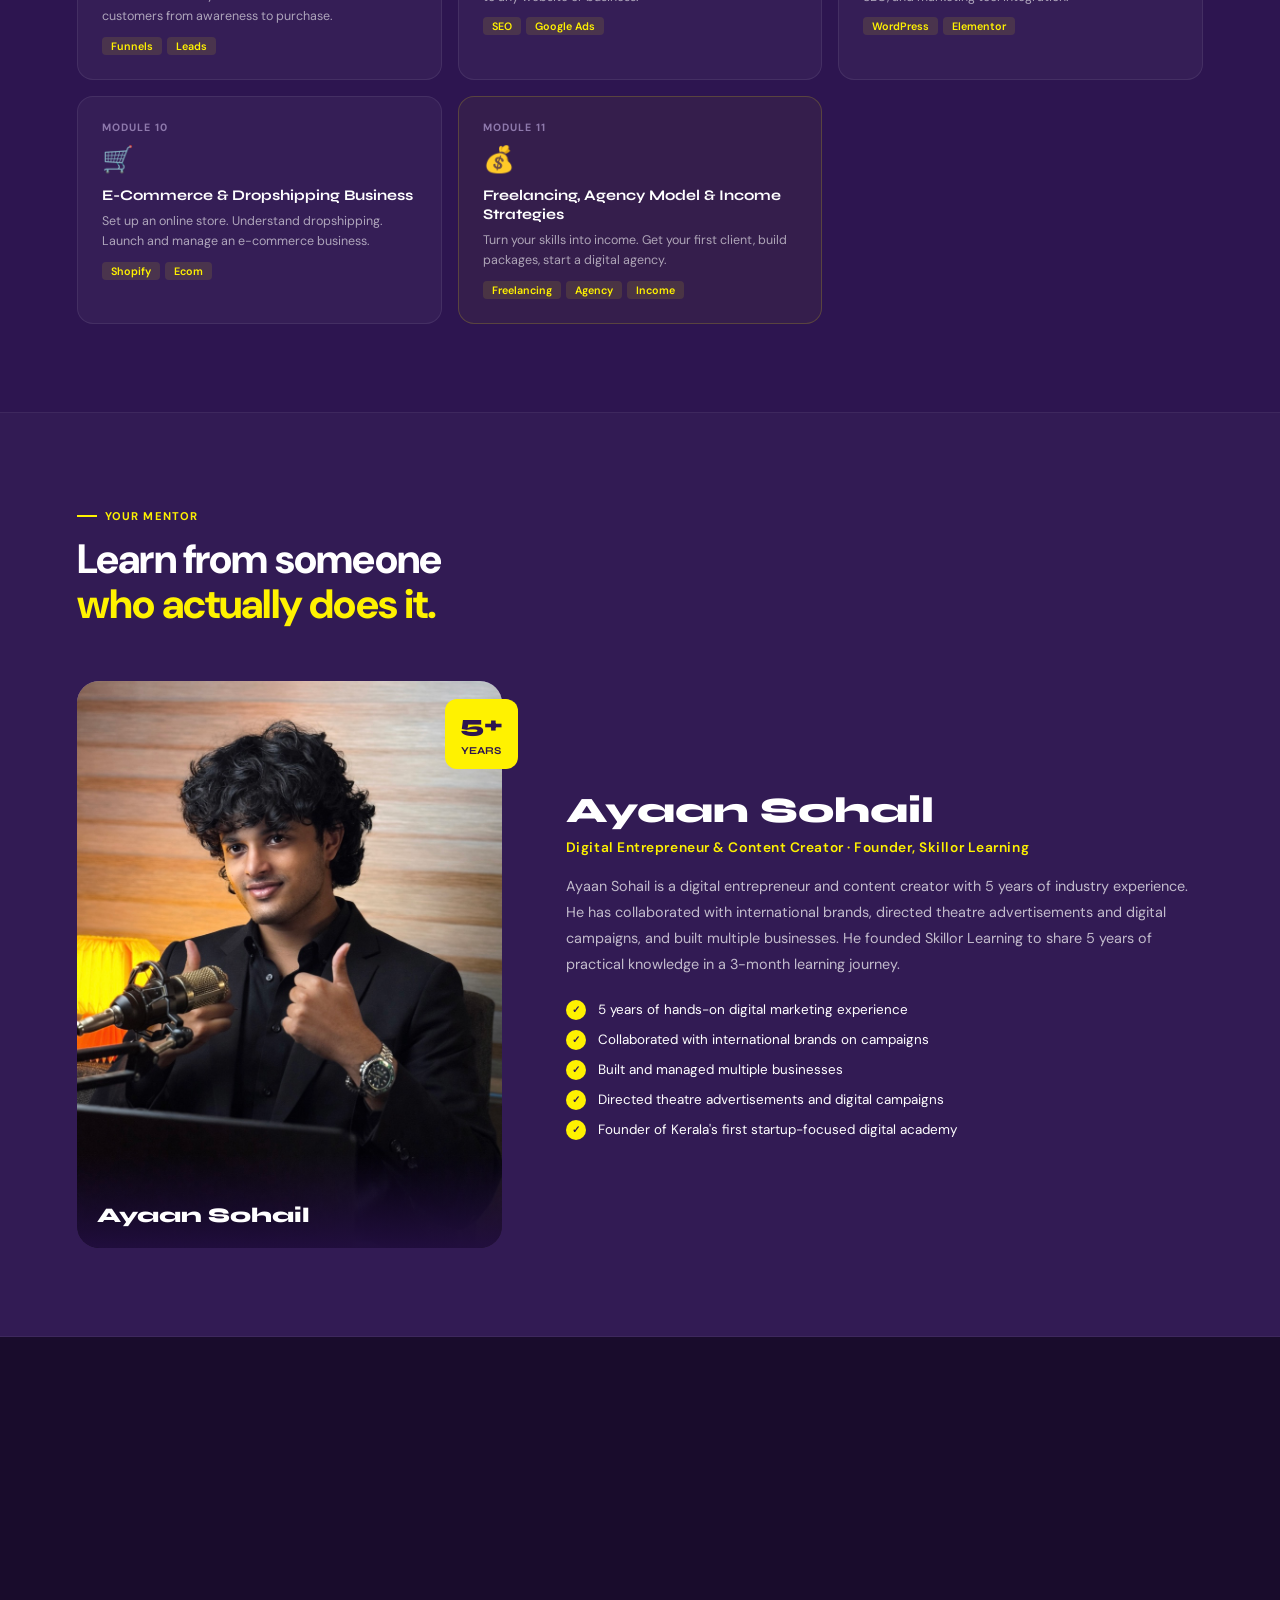
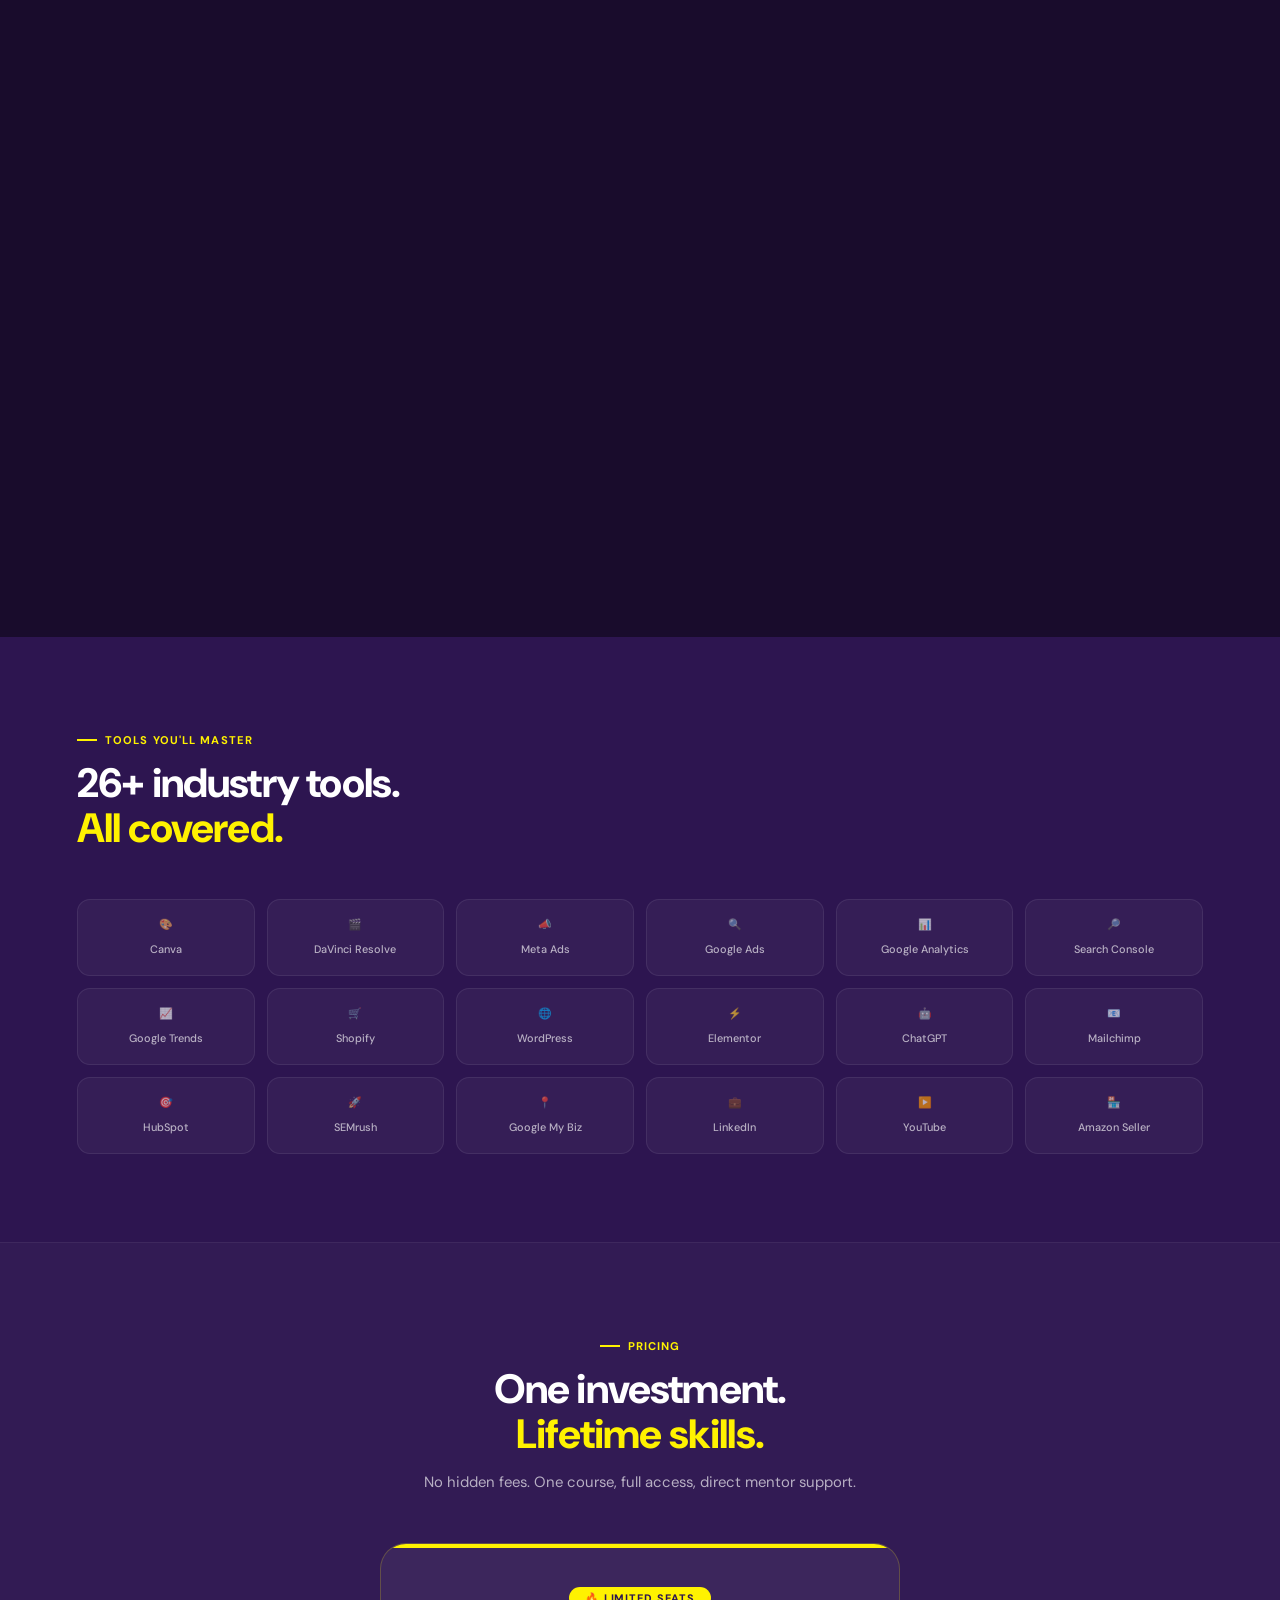
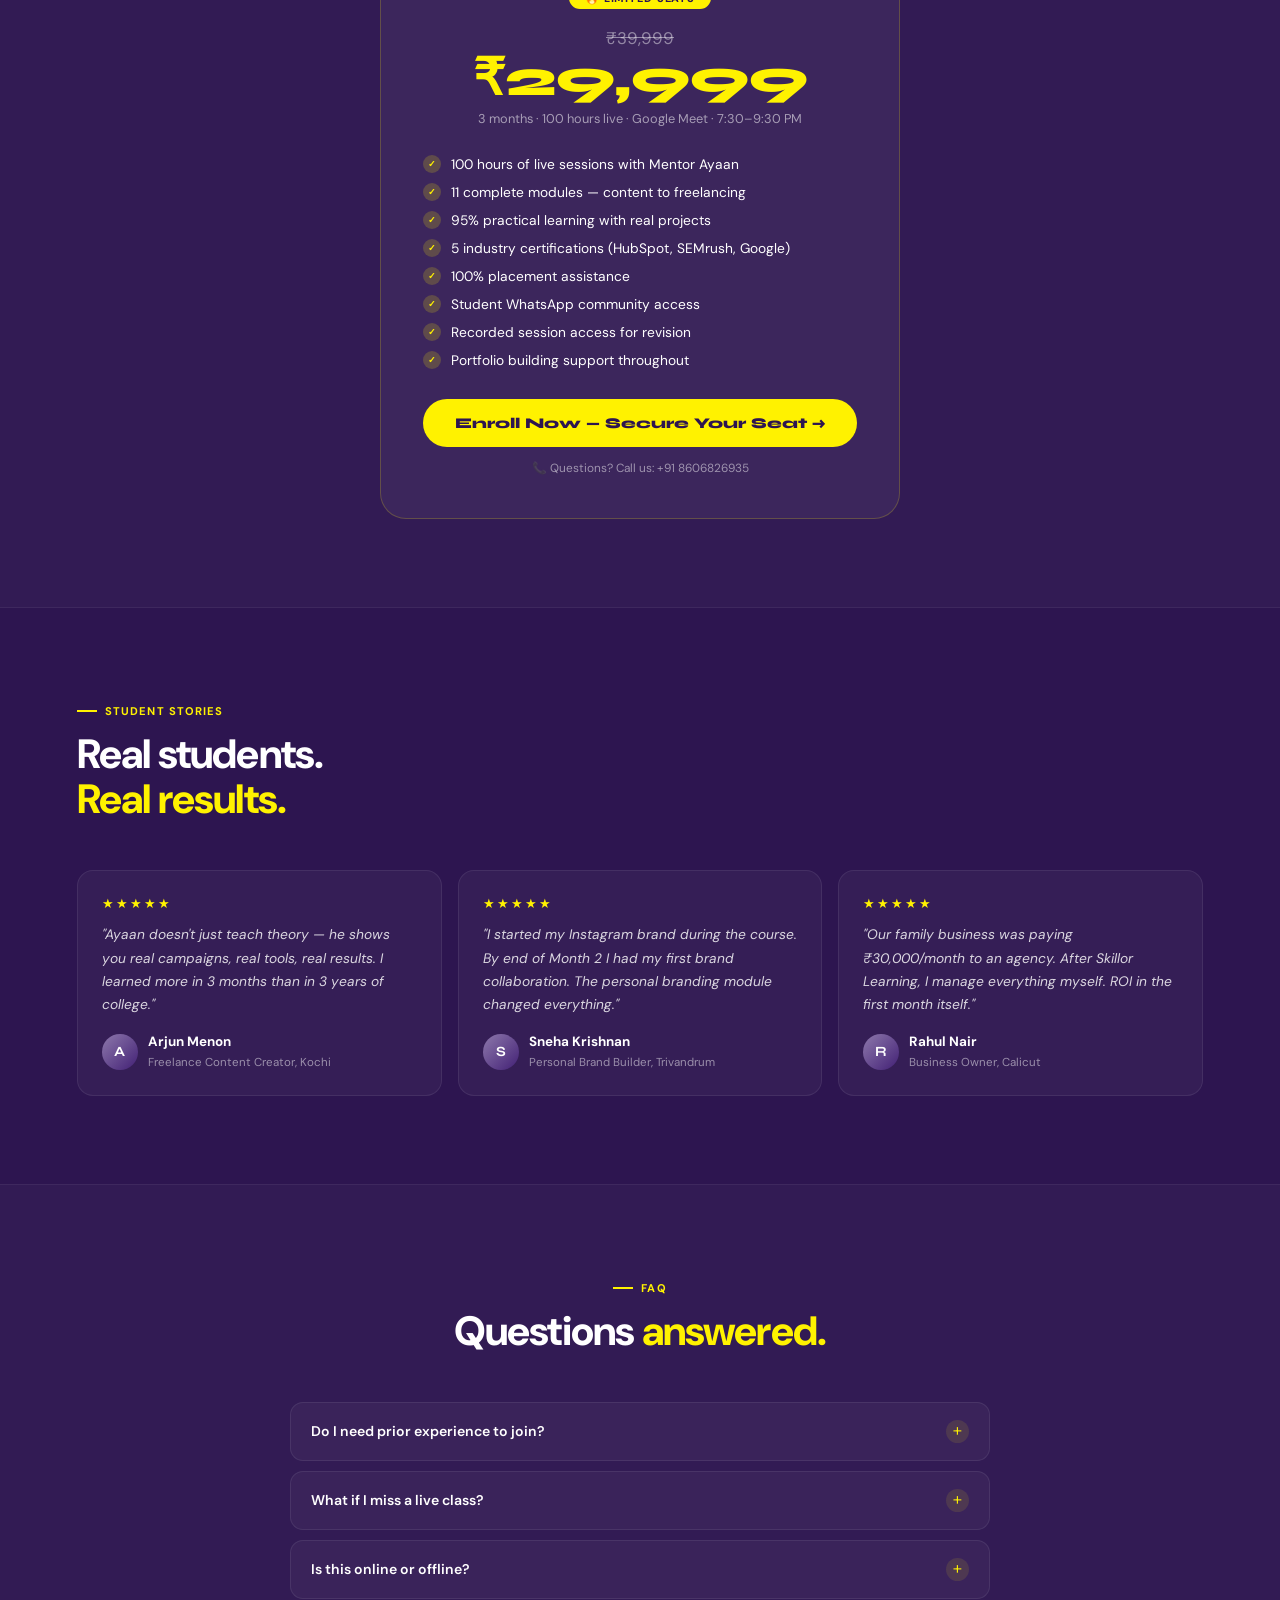
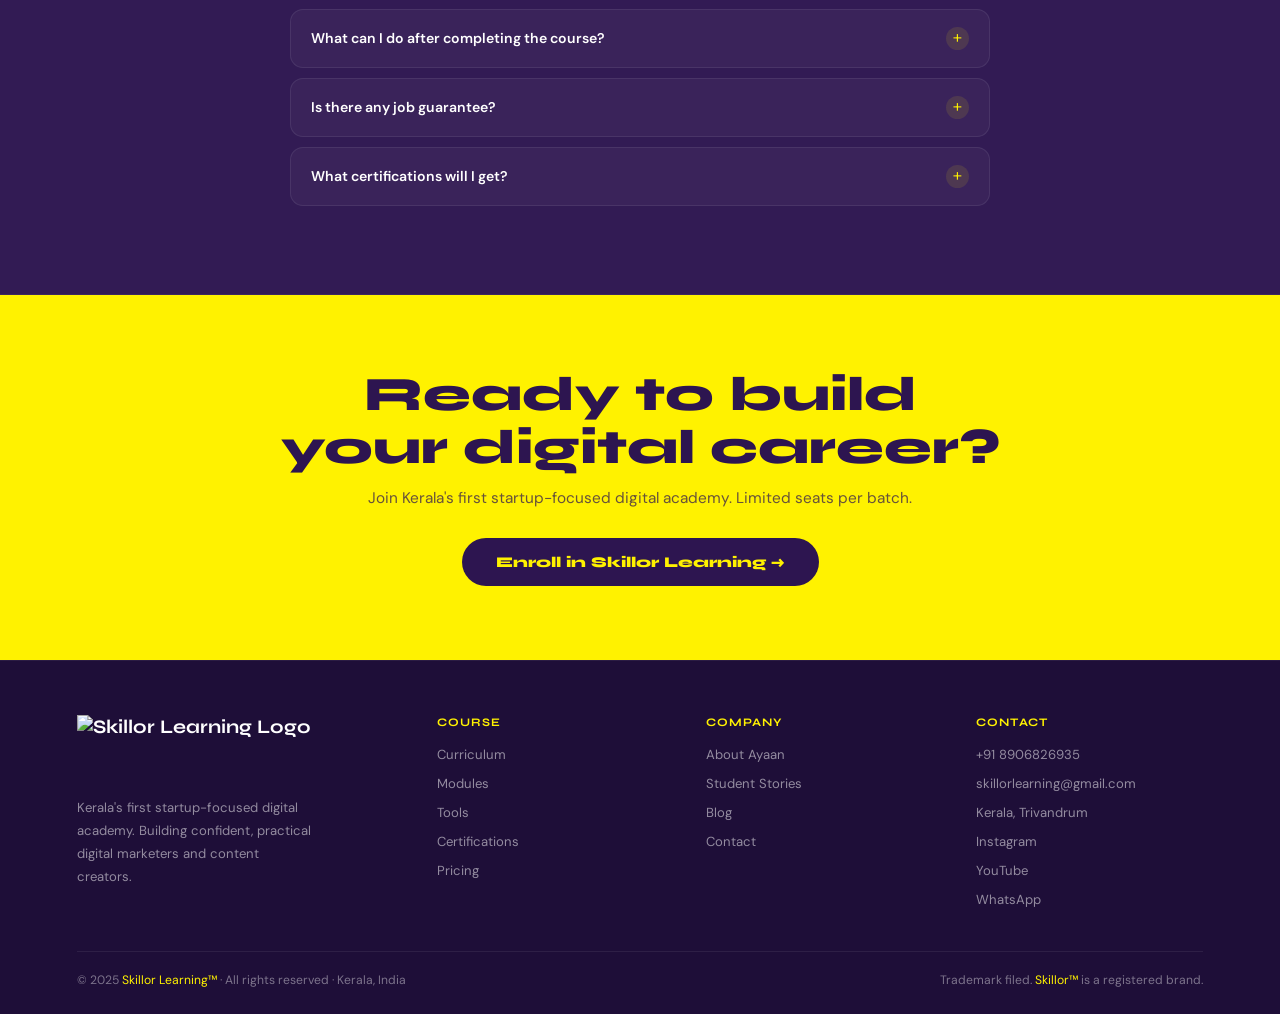
==== commit ae8f4631: "changed to mobile responsive" ====
--- a/index.html
+++ b/index.html
@@ -75,6 +75,9 @@
     </div>
   </div>
   <div class="hero-right">
+
+     <!-- LIMITED SEATS BADGE -->
+  <div  class="limited-seats">🔥 LIMITED SEATS</div>
     <!-- <div class="fbadge fb1">🎓 Google Meet · 7:30–9:30 PM</div> -->
     <div class="hero-card">
       <div class="ctag">⭐ Featured Course</div>
--- a/style.css
+++ b/style.css
@@ -66,6 +66,33 @@
 .fb2{bottom:24px;left:-24px;animation:float 3s 1.5s ease-in-out infinite;}
 @keyframes float{0%,100%{transform:translateY(0);}50%{transform:translateY(-7px);}}
 
+/* LIMITED SEATS BADGE */
+
+.limited-seats{
+position:absolute;
+top:-120px;
+right:230px;
+
+background:#fff200;
+color:#2d1550;
+
+padding:10px 20px;
+border-radius:30px;
+
+font-weight:800;
+font-size:13px;
+letter-spacing:1px;
+
+box-shadow:0 10px 25px rgba(255,242,0,0.4);
+
+animation:seatPulse 1.6s infinite;
+}
+
+@keyframes seatPulse{
+0%{transform:scale(1);}
+50%{transform:scale(1.08);}
+100%{transform:scale(1);}
+}
 
 /* VIDEO SHOWCASE */
 
@@ -355,4 +382,156 @@
   object-fit:contain;
   position:absolute;
   bottom:0px;
+}
+/* ============================= */
+/* TABLET RESPONSIVE (1024px) */
+/* ============================= */
+
+@media (max-width:1024px){
+
+.hero{
+grid-template-columns:1fr;
+gap:50px;
+text-align:center;
+}
+
+.hero-sub{
+margin:auto;
+}
+
+.hero-stats{
+justify-content:center;
+}
+
+.hero-btns{
+justify-content:center;
+}
+
+.hero-right{
+max-width:500px;
+margin:auto;
+}
+
+.why-grid{
+grid-template-columns:1fr;
+}
+
+.mods-grid{
+grid-template-columns:repeat(2,1fr);
+}
+
+.tools-grid{
+grid-template-columns:repeat(4,1fr);
+}
+
+.tgrid{
+grid-template-columns:1fr;
+}
+
+.fgrid{
+grid-template-columns:1fr 1fr;
+}
+
+}
+
+/* ============================= */
+/* MOBILE RESPONSIVE (768px) */
+/* ============================= */
+
+@media (max-width:768px){
+
+nav{
+padding:14px 5%;
+}
+
+.nav-links{
+gap:16px;
+font-size:0.8rem;
+}
+
+.hero{
+padding:110px 5% 60px;
+}
+
+.hero h1{
+font-size:2.3rem;
+}
+
+.hero-stats{
+gap:20px;
+}
+
+.hstat strong{
+font-size:1.4rem;
+}
+
+.mods-grid{
+grid-template-columns:1fr;
+}
+
+.tools-grid{
+grid-template-columns:repeat(3,1fr);
+}
+
+.mentor-grid{
+grid-template-columns:1fr;
+gap:40px;
+}
+
+.video-content h1{
+font-size:3rem;
+}
+
+.cards-section{
+height:320px;
+}
+
+.stage{
+transform:scale(.8);
+}
+
+.fgrid{
+grid-template-columns:1fr;
+gap:30px;
+}
+
+.fbot{
+flex-direction:column;
+text-align:center;
+}
+
+}
+
+/* ============================= */
+/* SMALL MOBILE (480px) */
+/* ============================= */
+
+@media (max-width:480px){
+
+.hero h1{
+font-size:2rem;
+}
+
+.hero-sub{
+font-size:.9rem;
+}
+
+.btn-y,
+.btn-g{
+padding:12px 20px;
+font-size:.85rem;
+}
+
+.tools-grid{
+grid-template-columns:repeat(2,1fr);
+}
+
+.video-content h1{
+font-size:2.2rem;
+}
+
+.stage{
+transform:scale(.7);
+}
+
 }
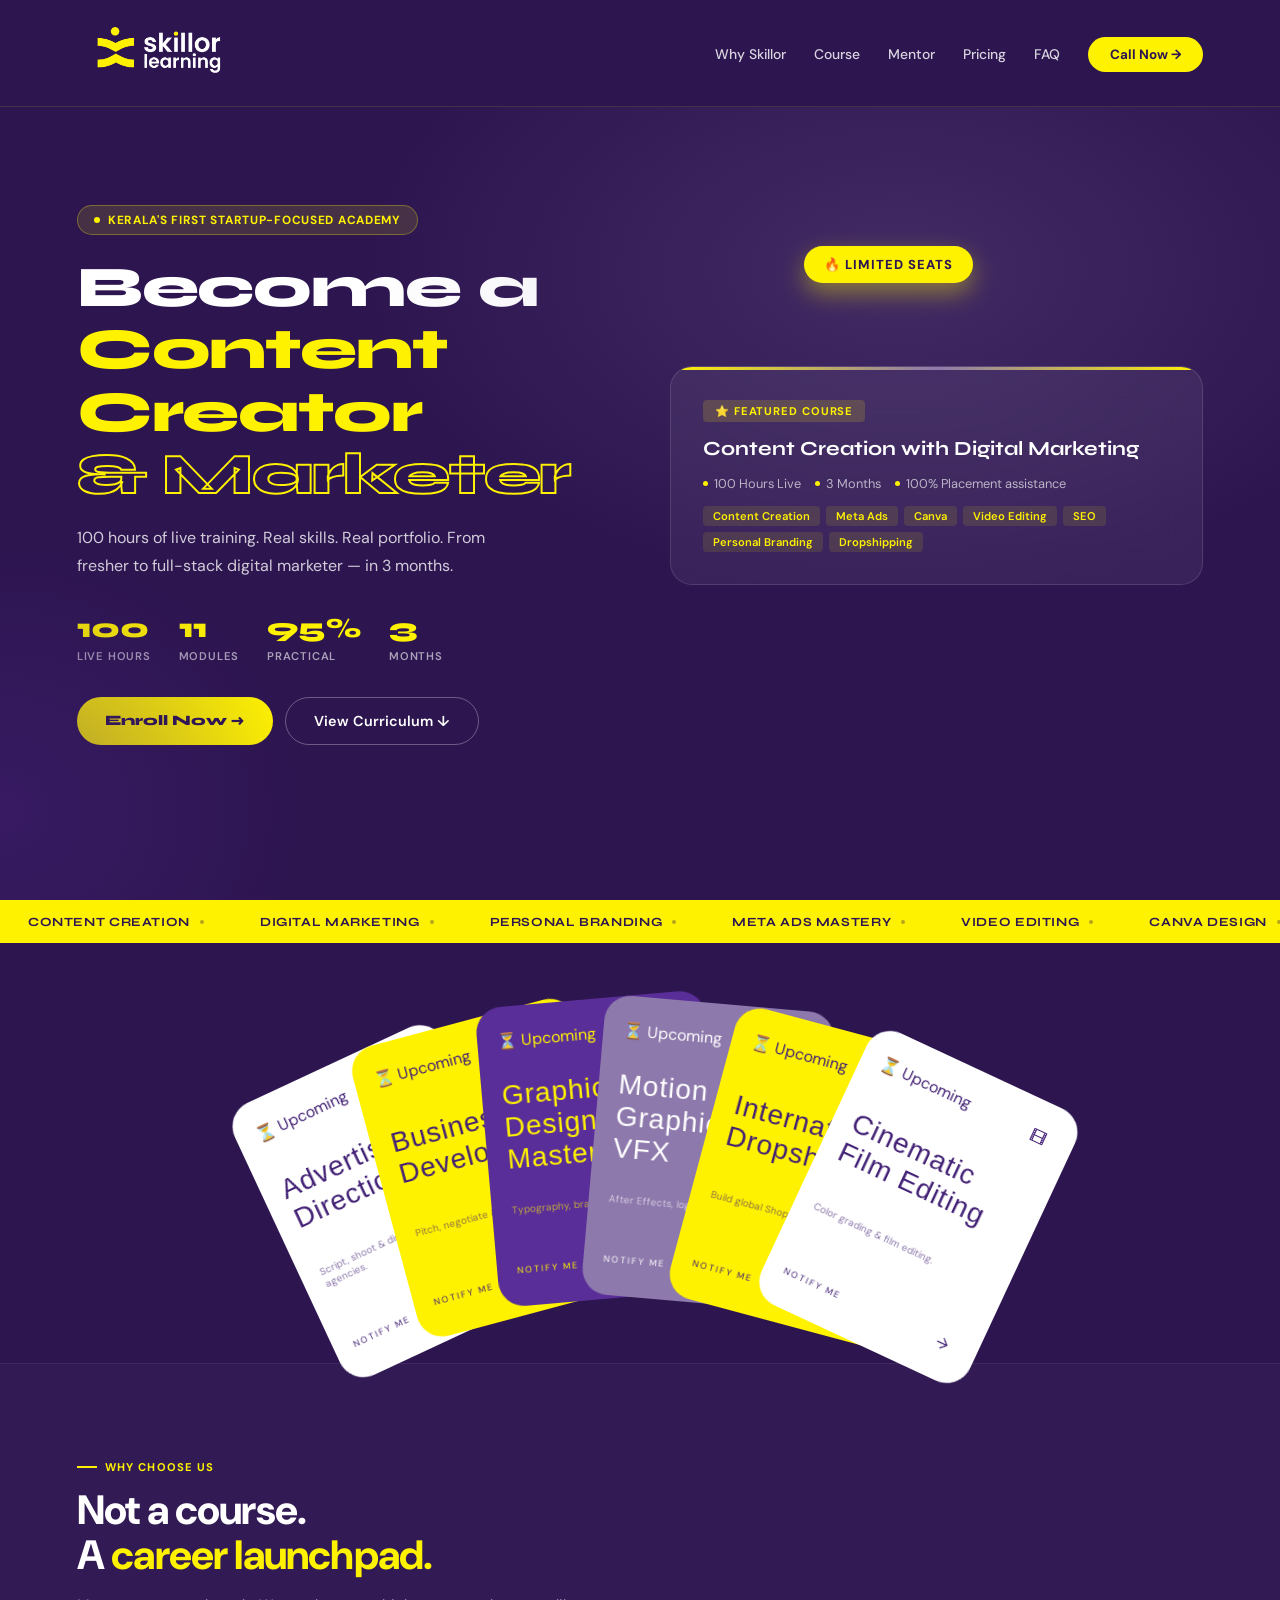
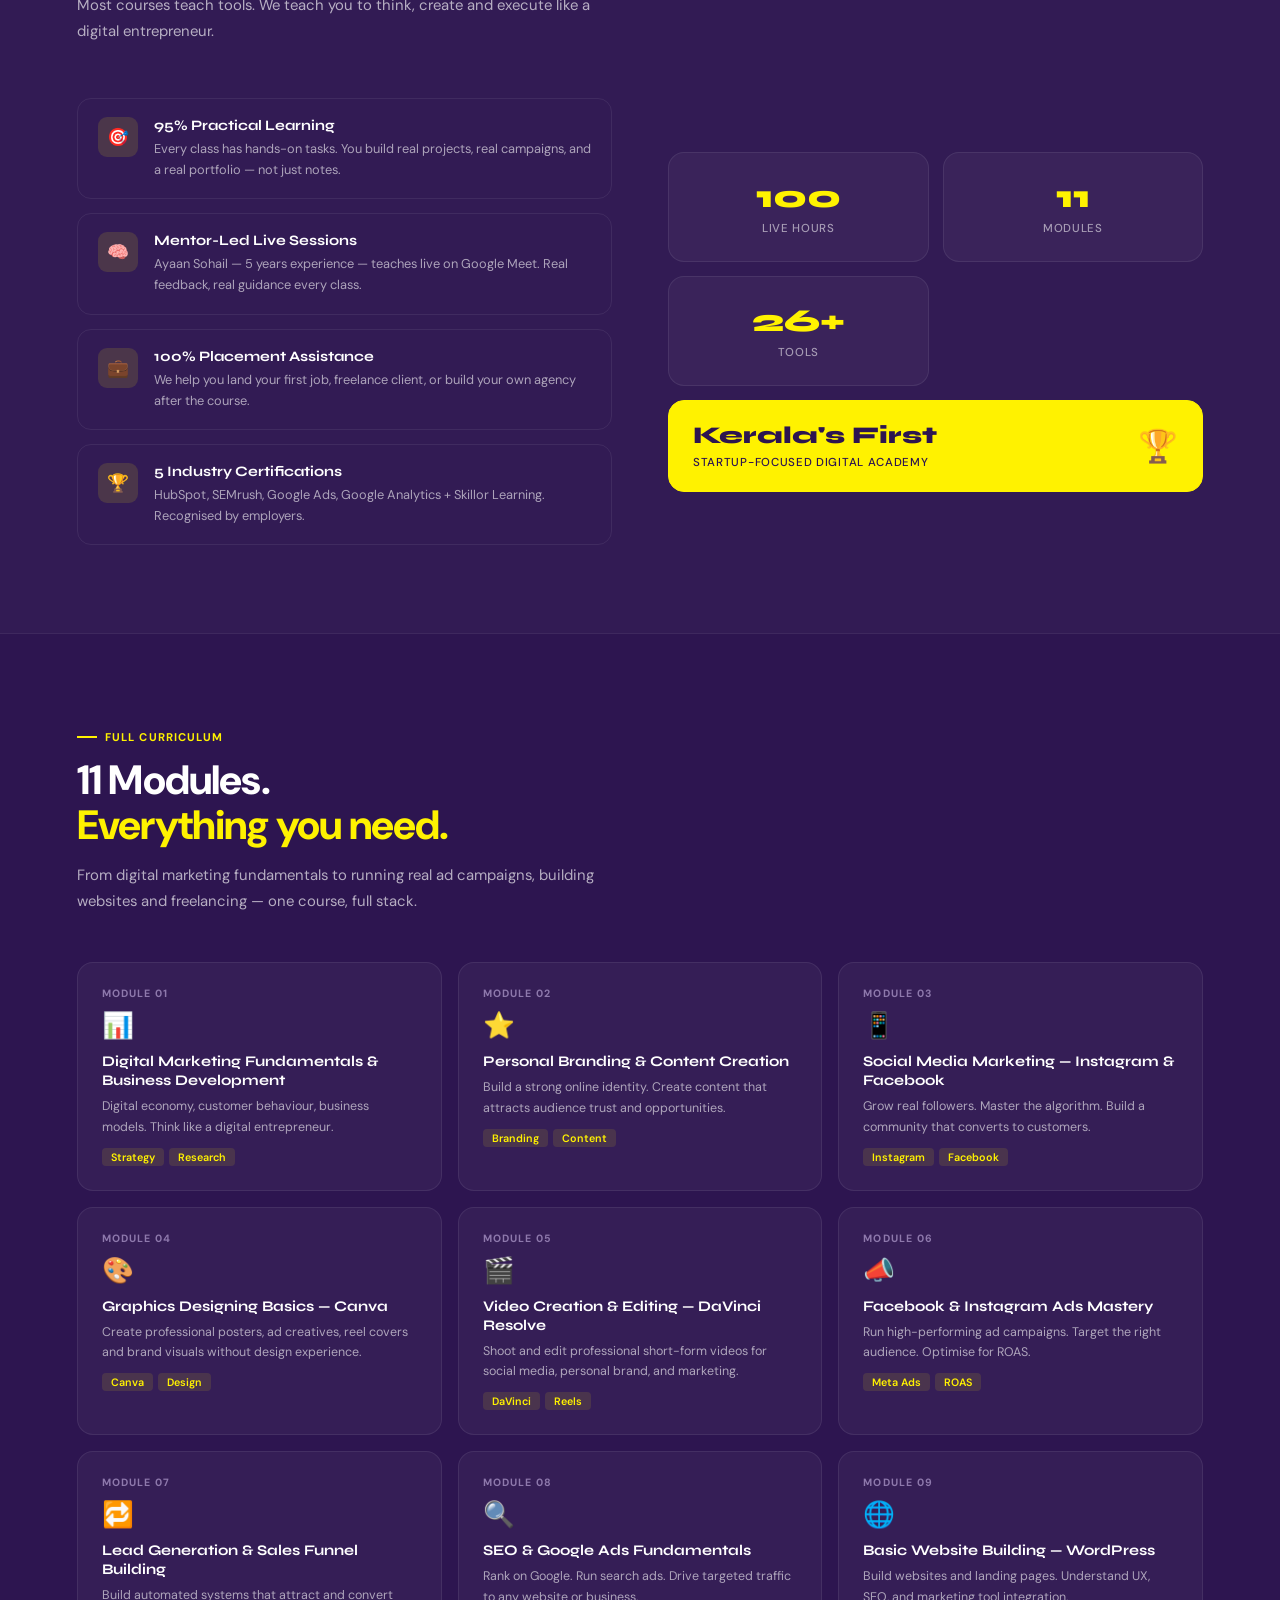
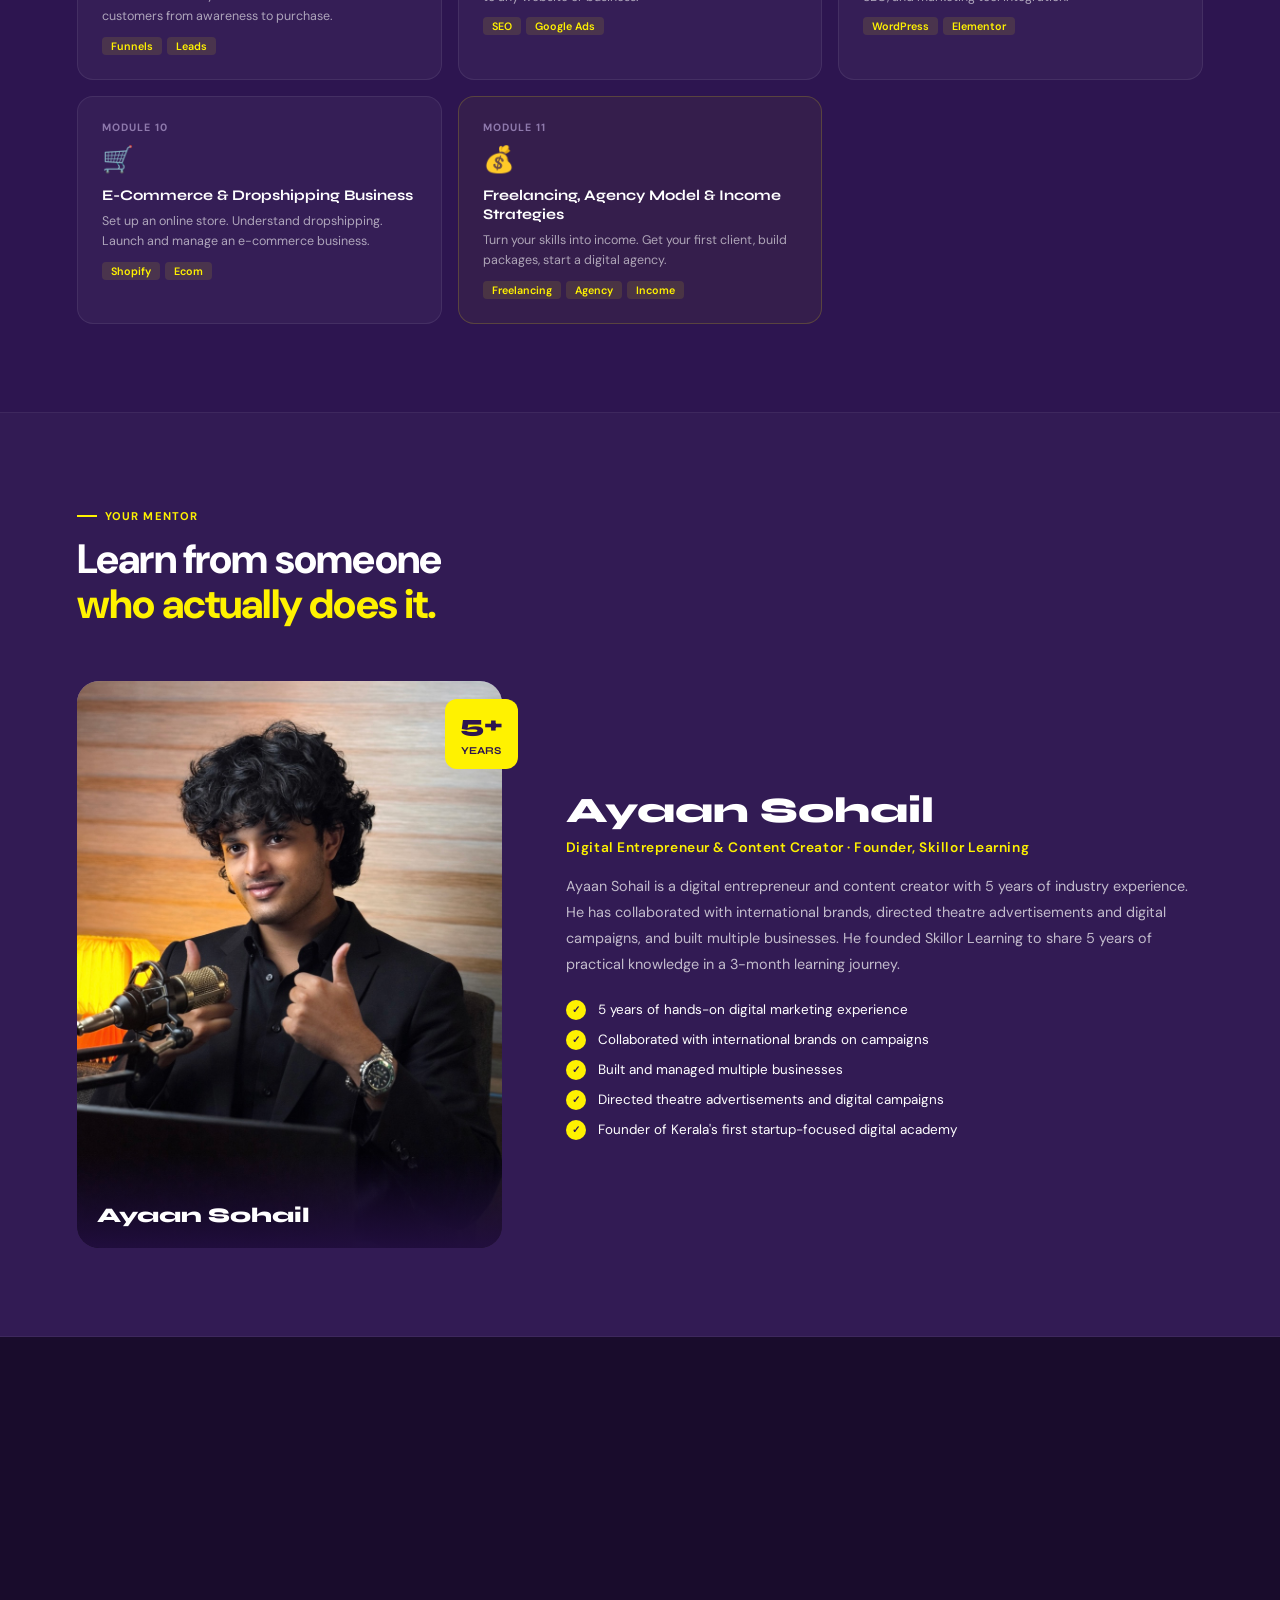
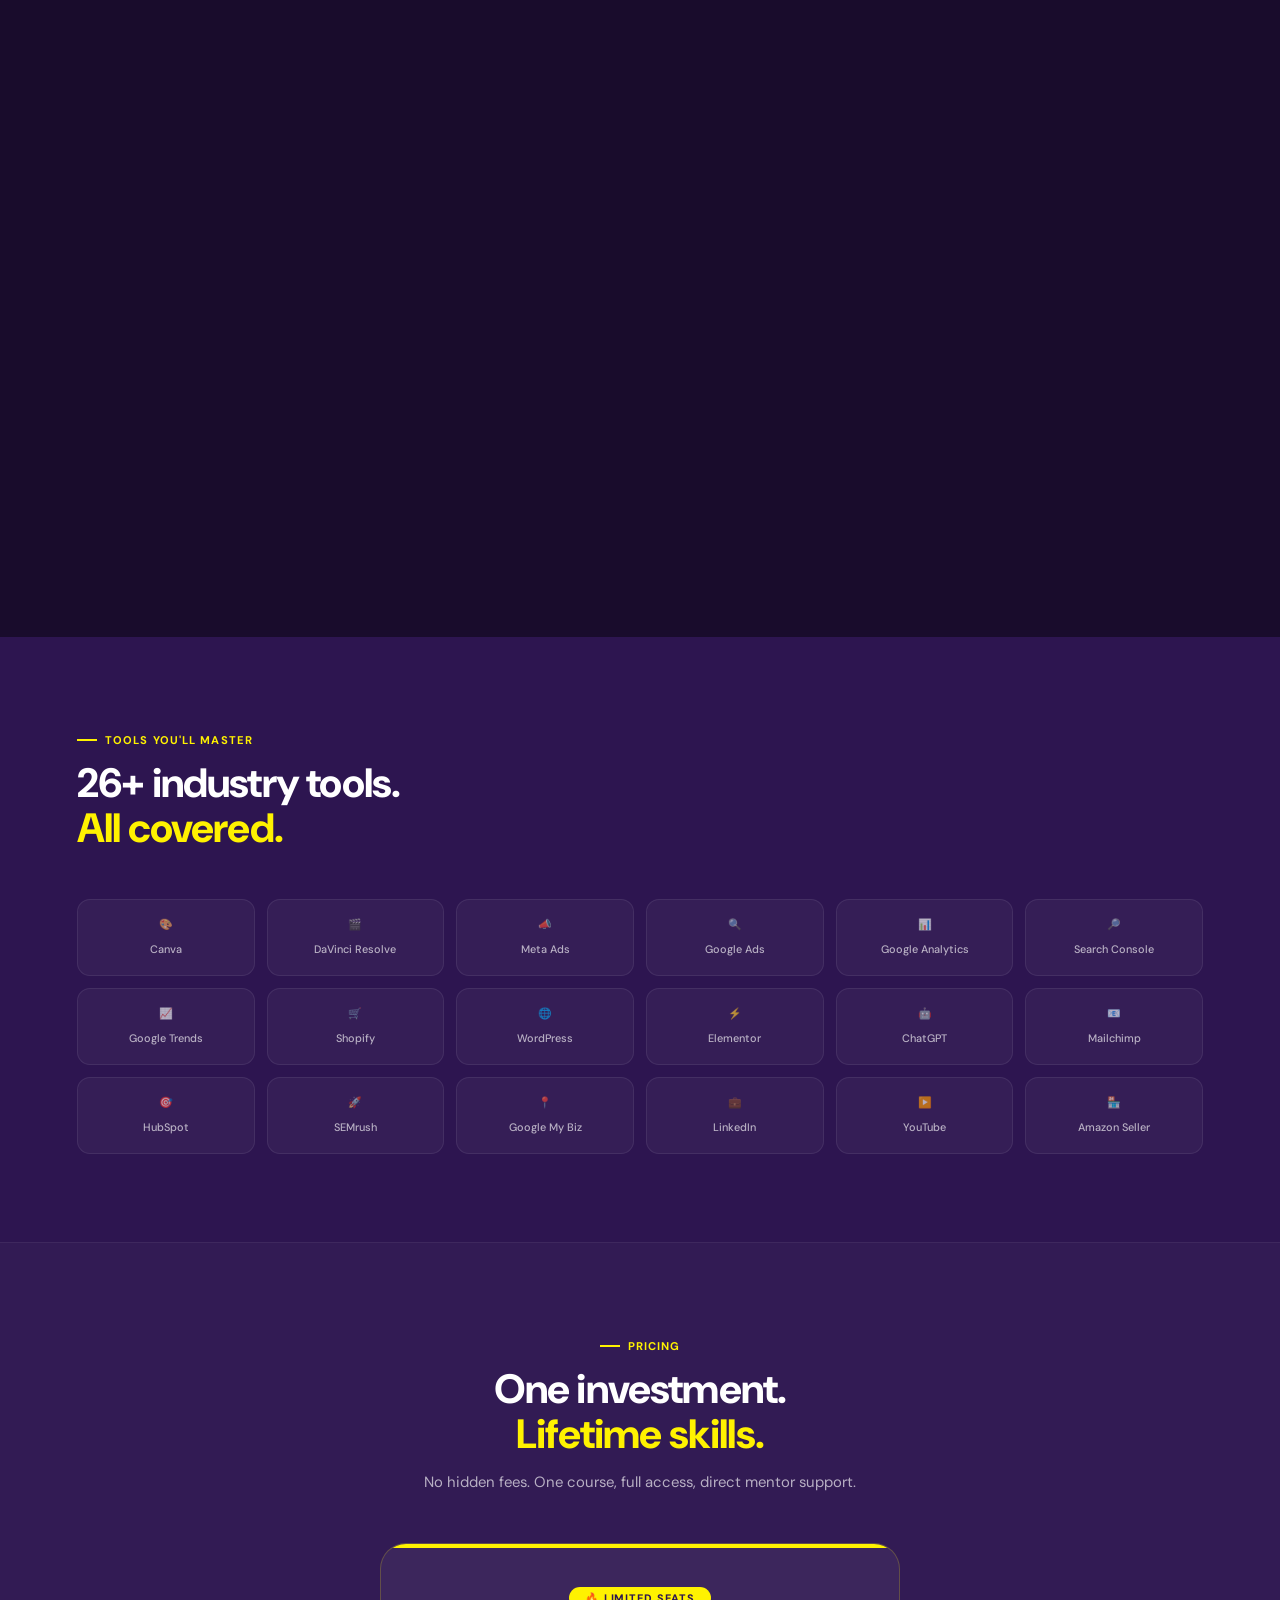
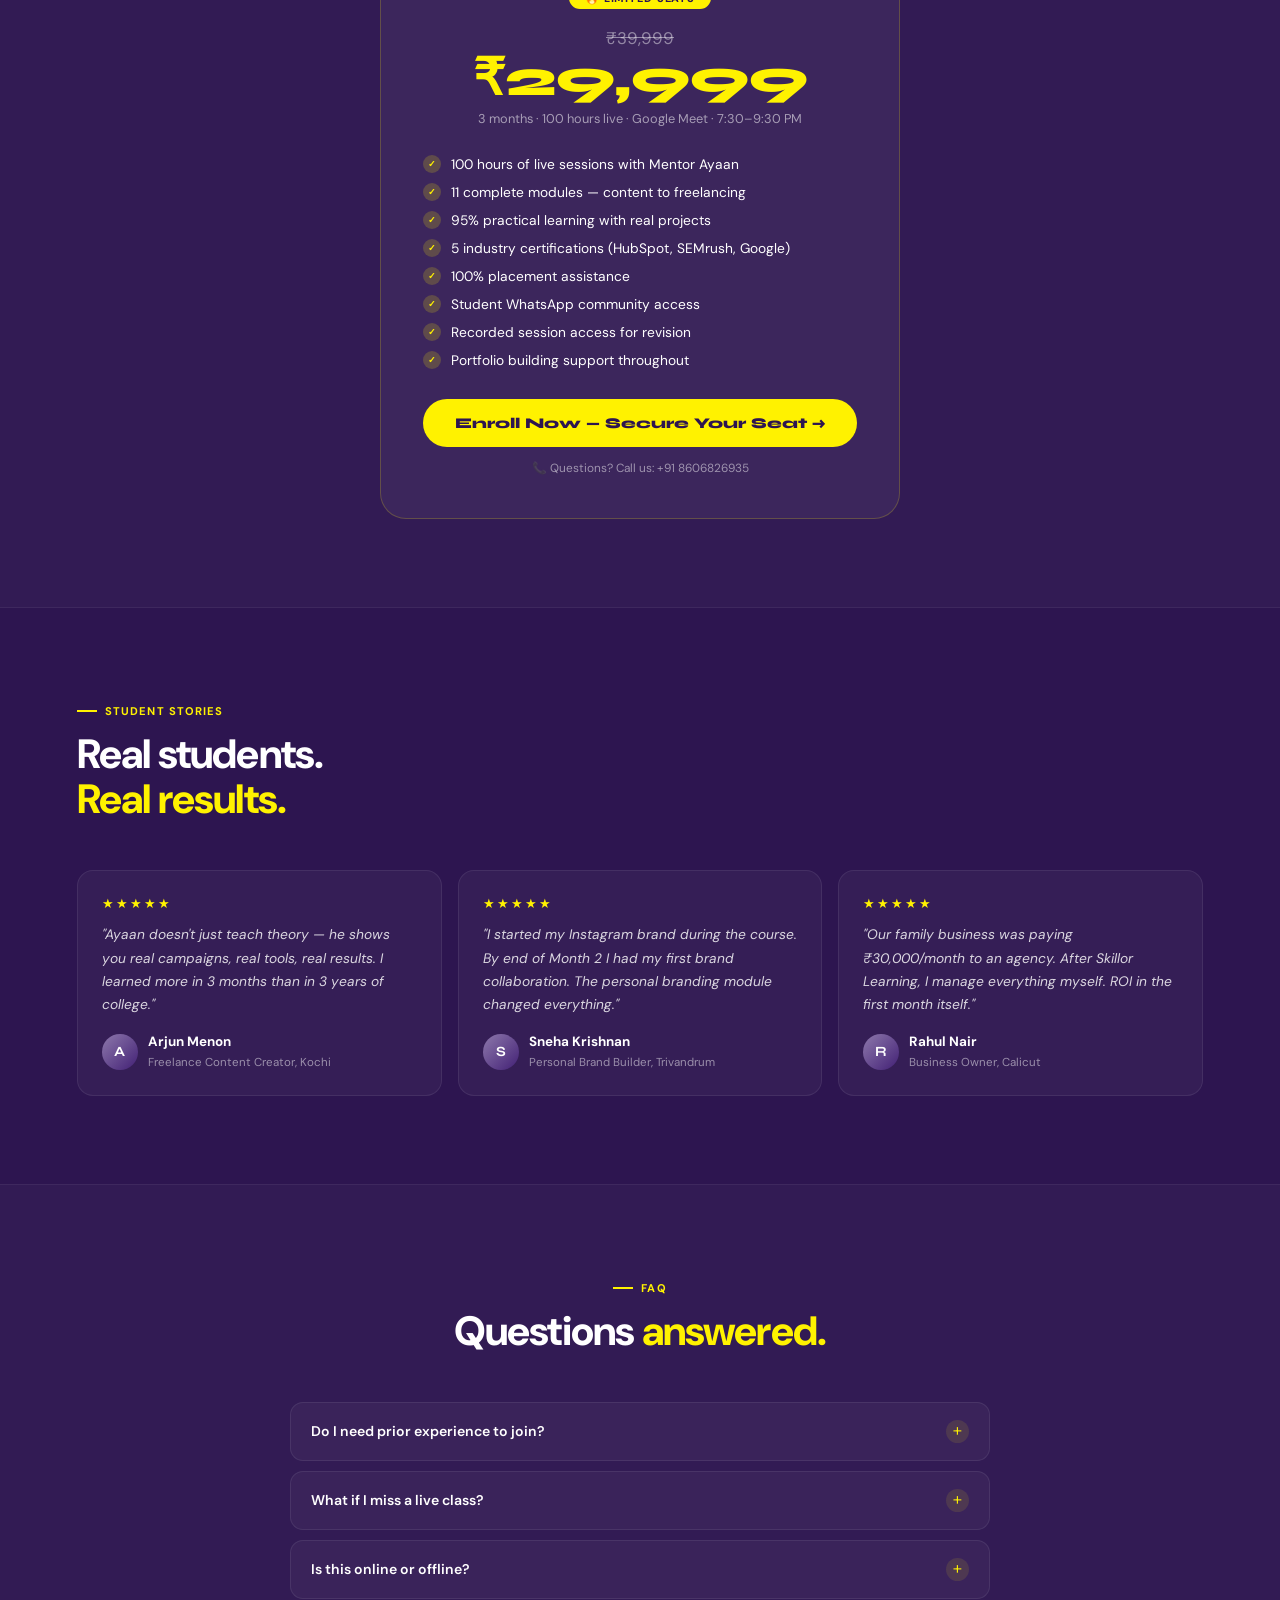
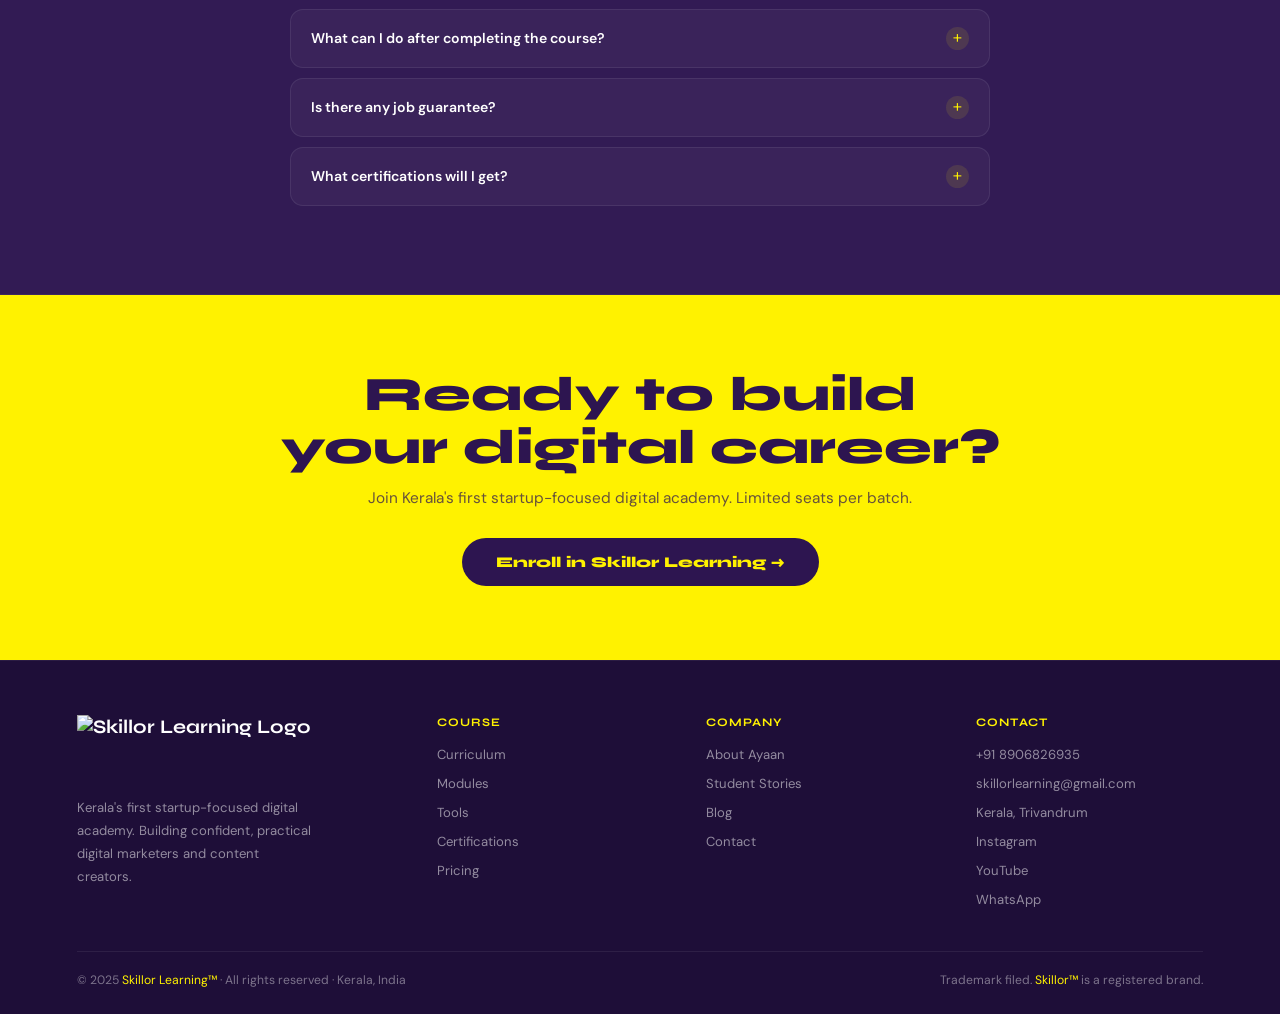
==== commit d8fc1332: "changed to mobile responsive" ====
--- a/index.html
+++ b/index.html
@@ -44,6 +44,7 @@
 
 <!-- NAV -->
 <nav>
+  <div class="menu-toggle">☰</div>
   <a href="#" class="logo">
   <img src="images/skillor-logo.PNG" alt="Skillor Learning Logo" class="logo-img">
 </a>
--- a/style.css
+++ b/style.css
@@ -534,4 +534,103 @@
 transform:scale(.7);
 }
 
+}
+@media (max-width:768px){
+
+.nav-links{
+  position: fixed;
+  top: 70px;
+  right: -100%;
+  width: 70%;
+  height: 100vh;
+  background: #2d1550;
+  flex-direction: column;
+  align-items: flex-start;
+  padding: 30px;
+  transition: 0.4s;
+}
+
+.nav-links.active{
+  right: 0;
+}
+
+.menu-toggle{
+  display: block;
+  font-size: 1.5rem;
+  cursor: pointer;
+}
+
+}
+.menu-toggle{
+  display:none;
+}
+/* ============================= */
+/* MOBILE FIX (SAFE — NO DESKTOP BREAK) */
+/* ============================= */
+
+@media (max-width:768px){
+
+/* NAV FIX */
+.menu-toggle{
+  display:block;
+  font-size:1.5rem;
+  cursor:pointer;
+}
+
+.nav-links{
+  position:fixed;
+  top:70px;
+  right:-100%;
+  width:70%;
+  height:100vh;
+  background:#2d1550;
+  flex-direction:column;
+  align-items:flex-start;
+  padding:30px;
+  gap:20px;
+  transition:0.4s;
+}
+
+.nav-links.active{
+  right:0;
+}
+
+/* HERO FIX */
+.limited-seats{
+  top:-20px;
+  right:10px;
+  font-size:10px;
+  padding:6px 12px;
+}
+
+/* CARDS FIX */
+.cards-section{
+  height:auto;
+  padding:40px 20px;
+}
+
+.stage{
+  width:100%;
+  height:auto;
+  display:flex;
+  flex-direction:column;
+  gap:20px;
+  position:relative;
+}
+
+.card{
+  position:relative;
+  width:100%;
+  height:auto;
+  left:auto;
+  top:auto;
+  transform:none;
+  opacity:1;
+  filter:none;
+}
+
+/* VIDEO FIX */
+.video-showcase{
+  height:60vh;
+}
 }
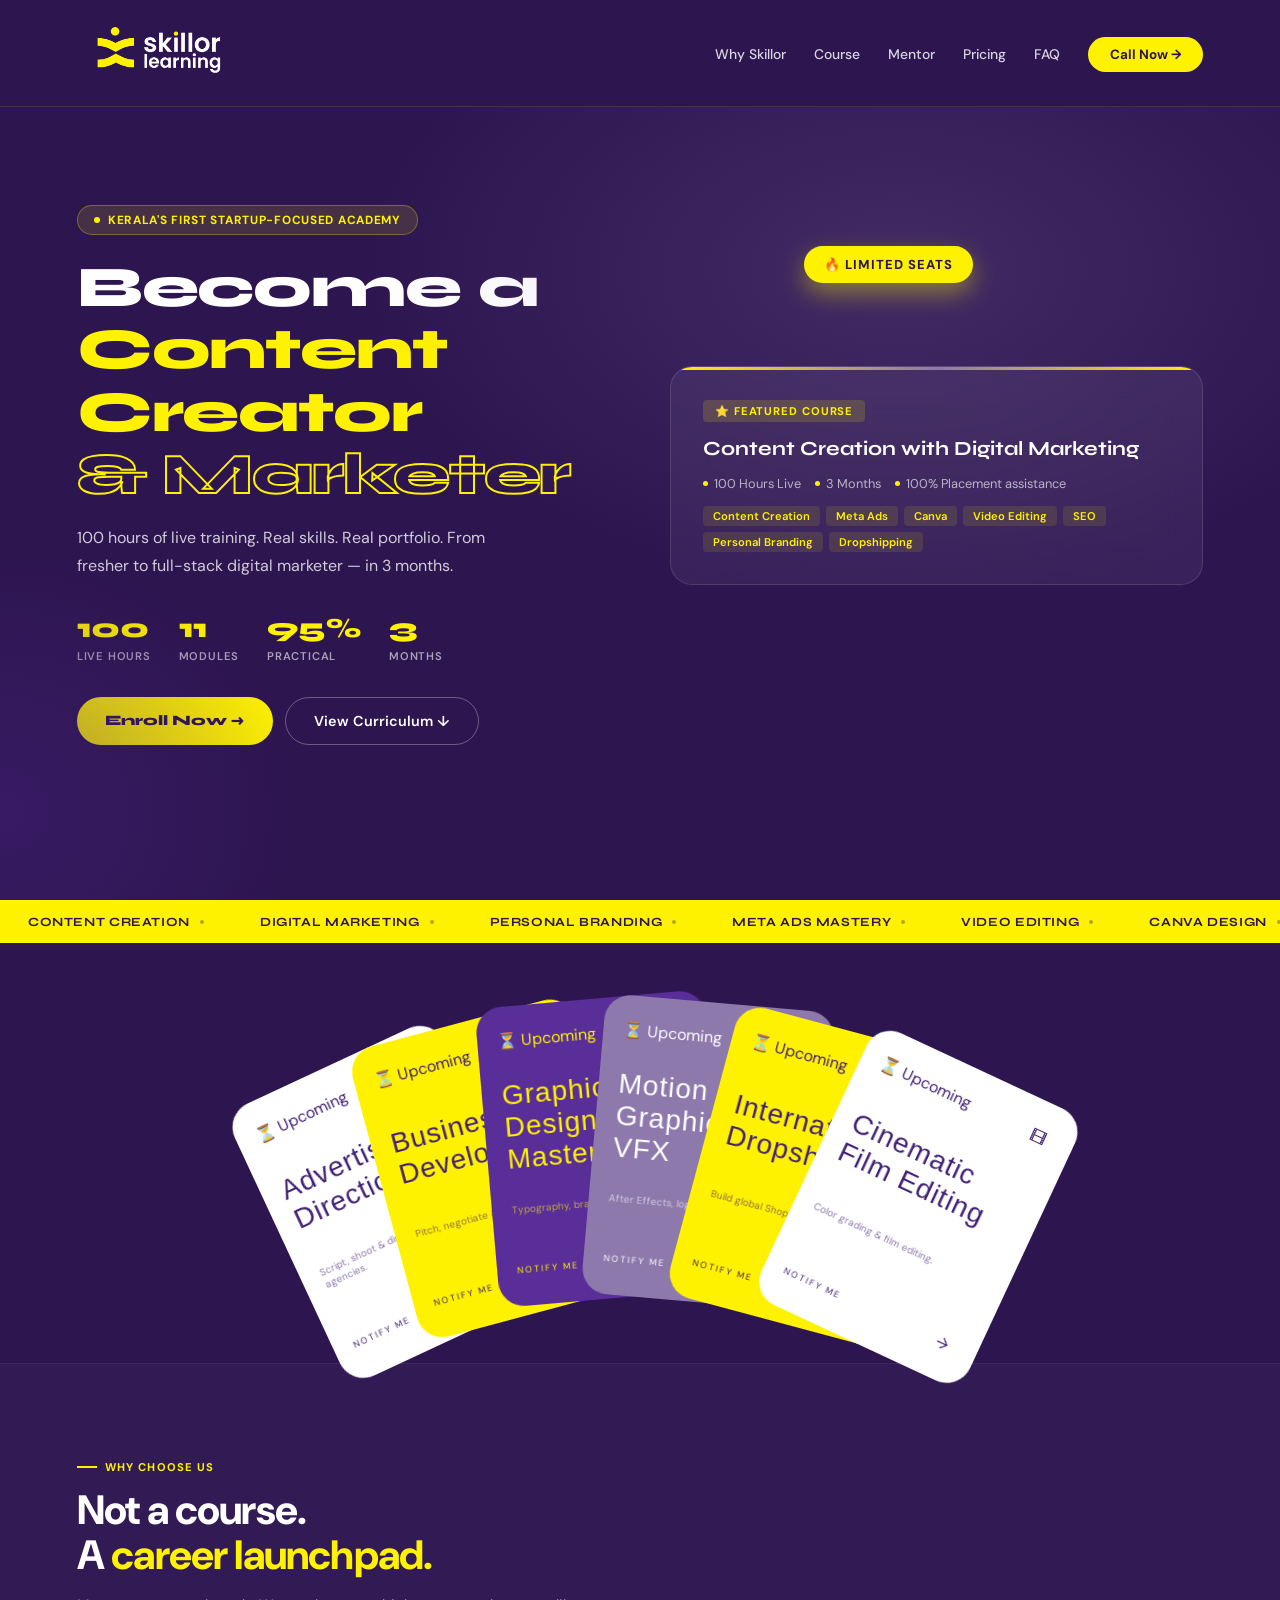
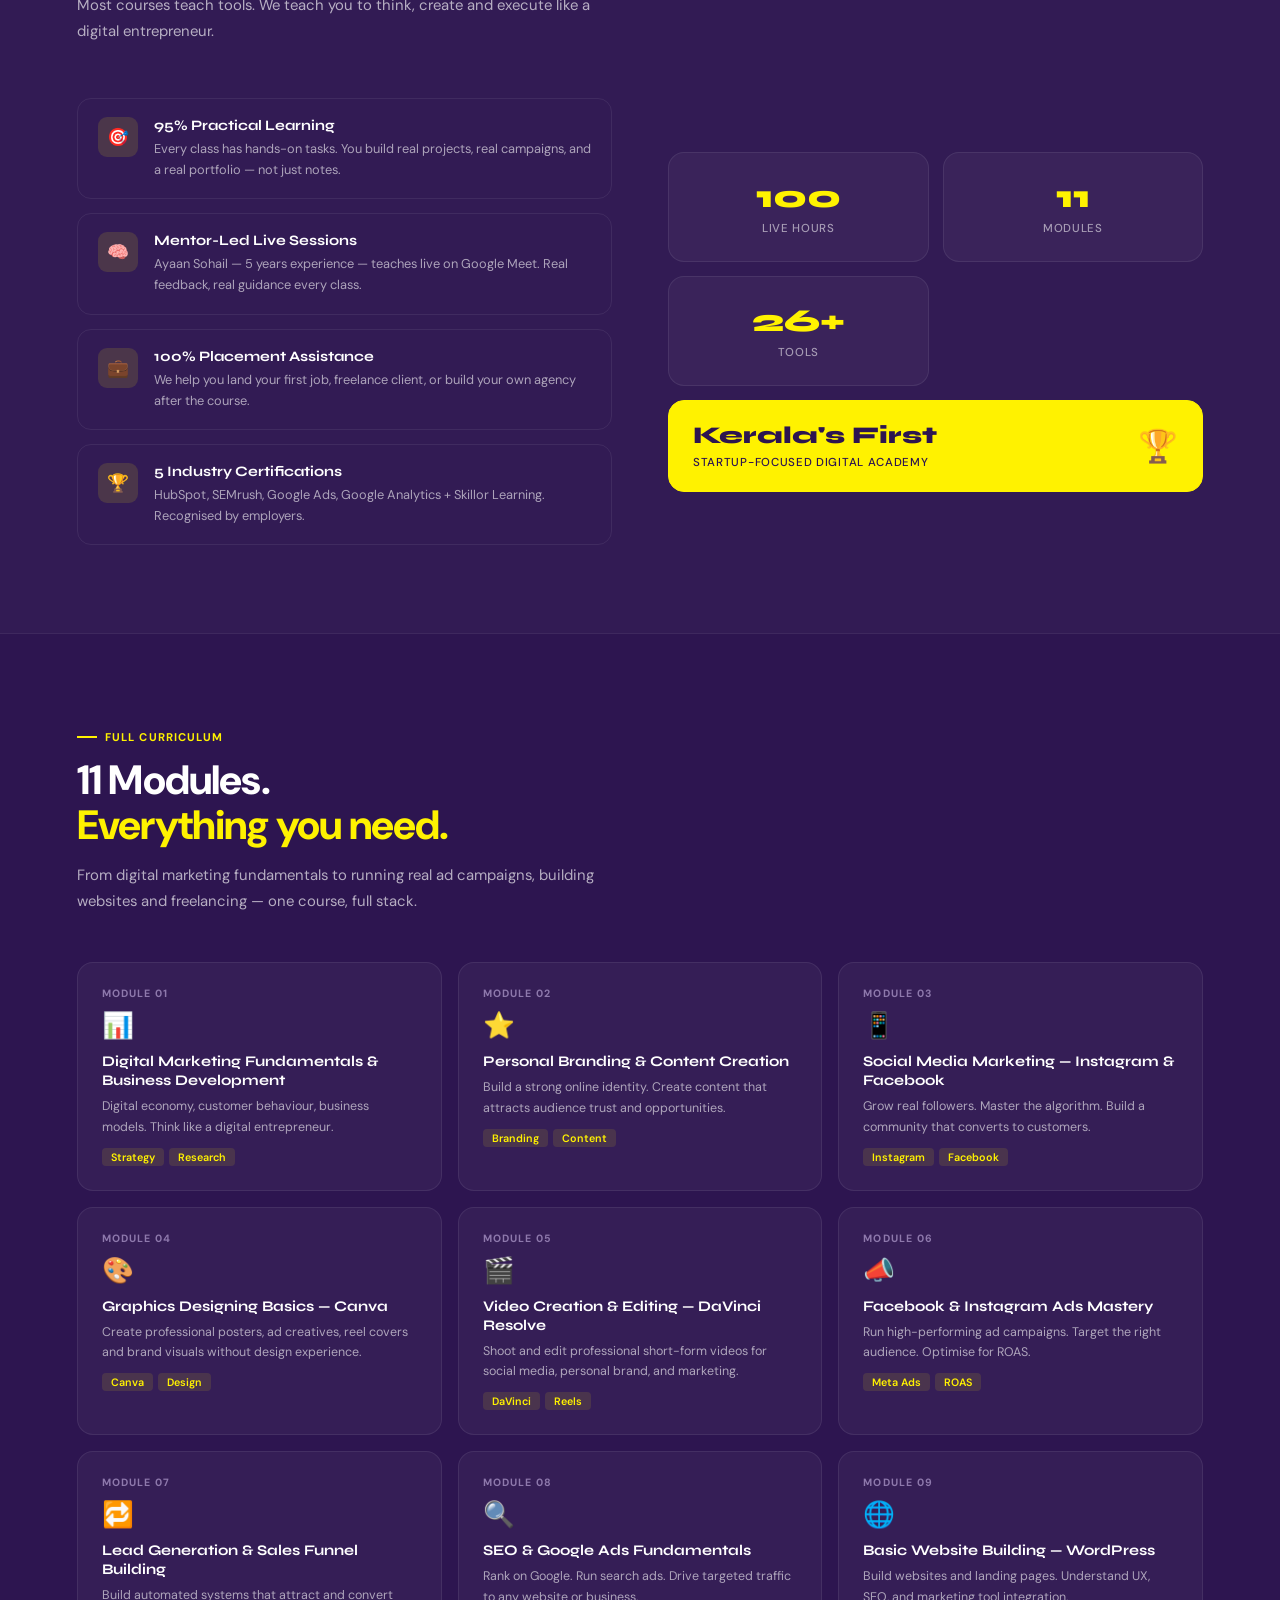
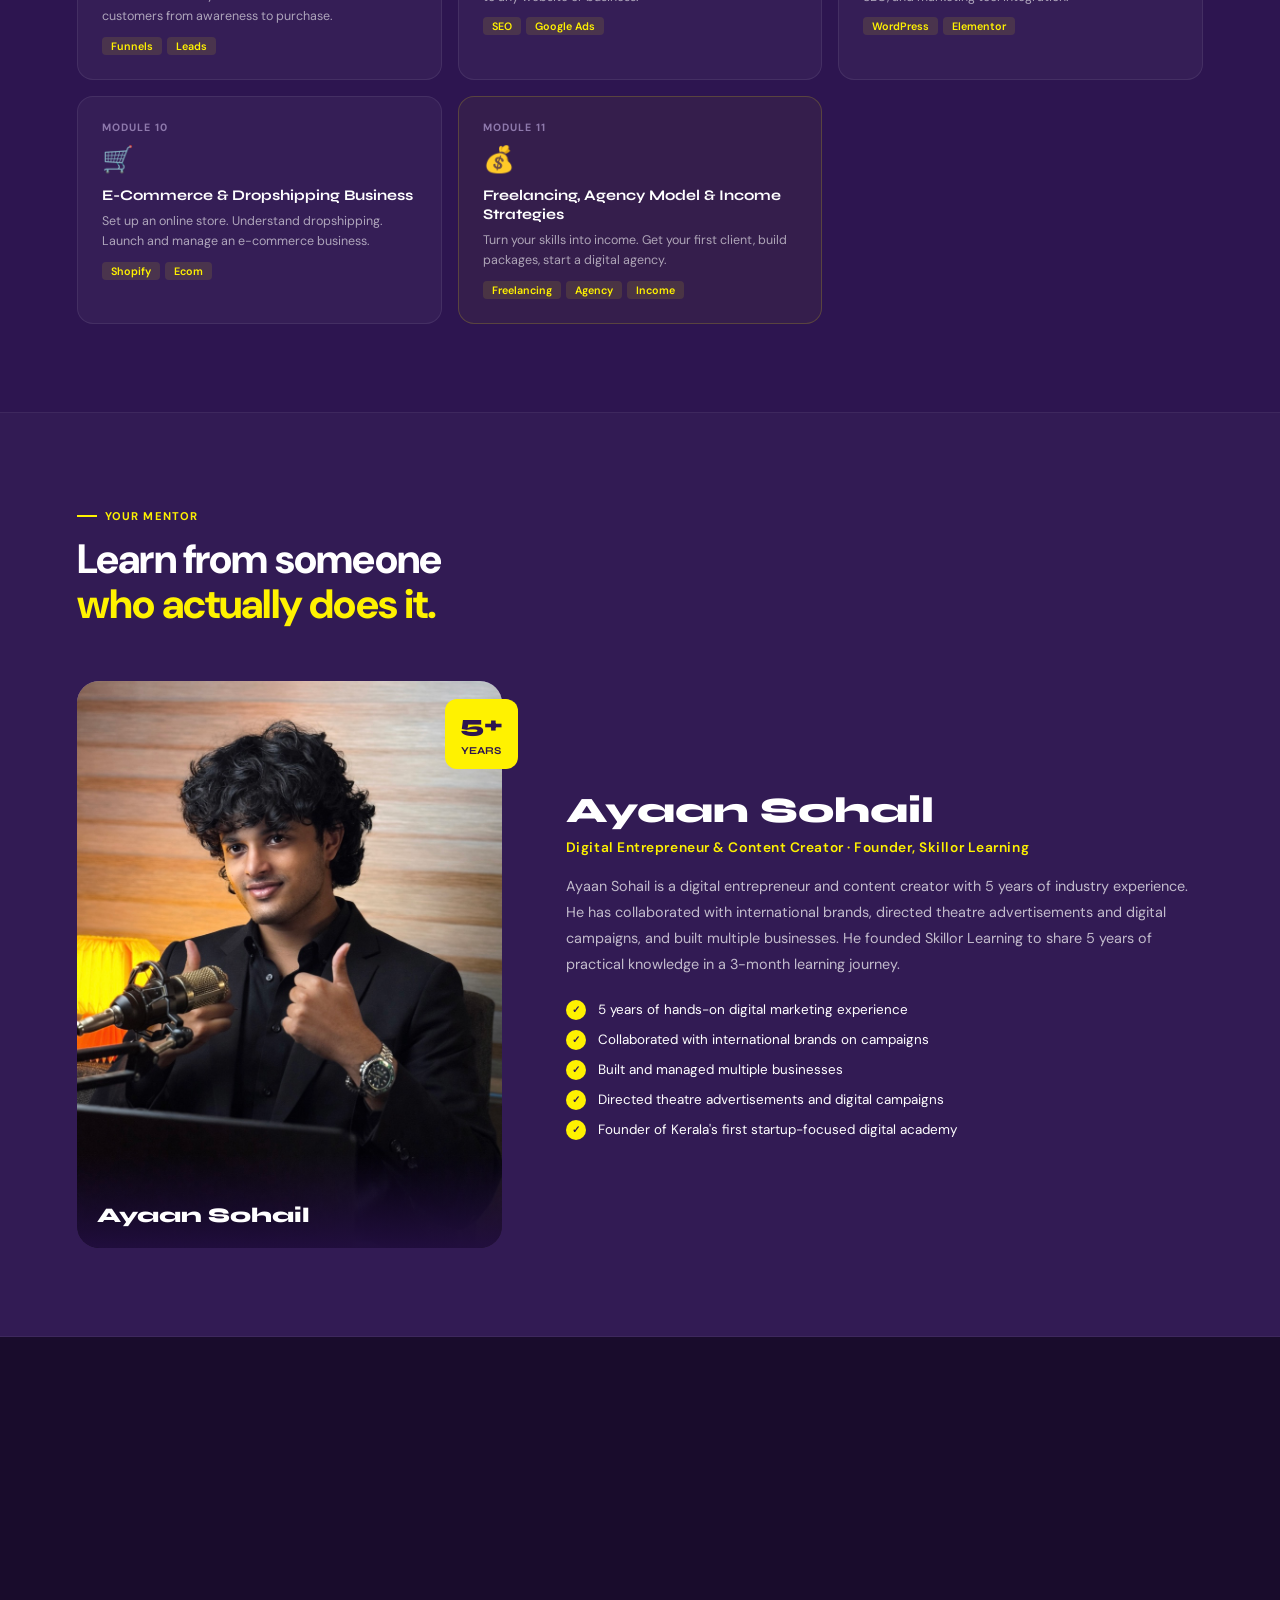
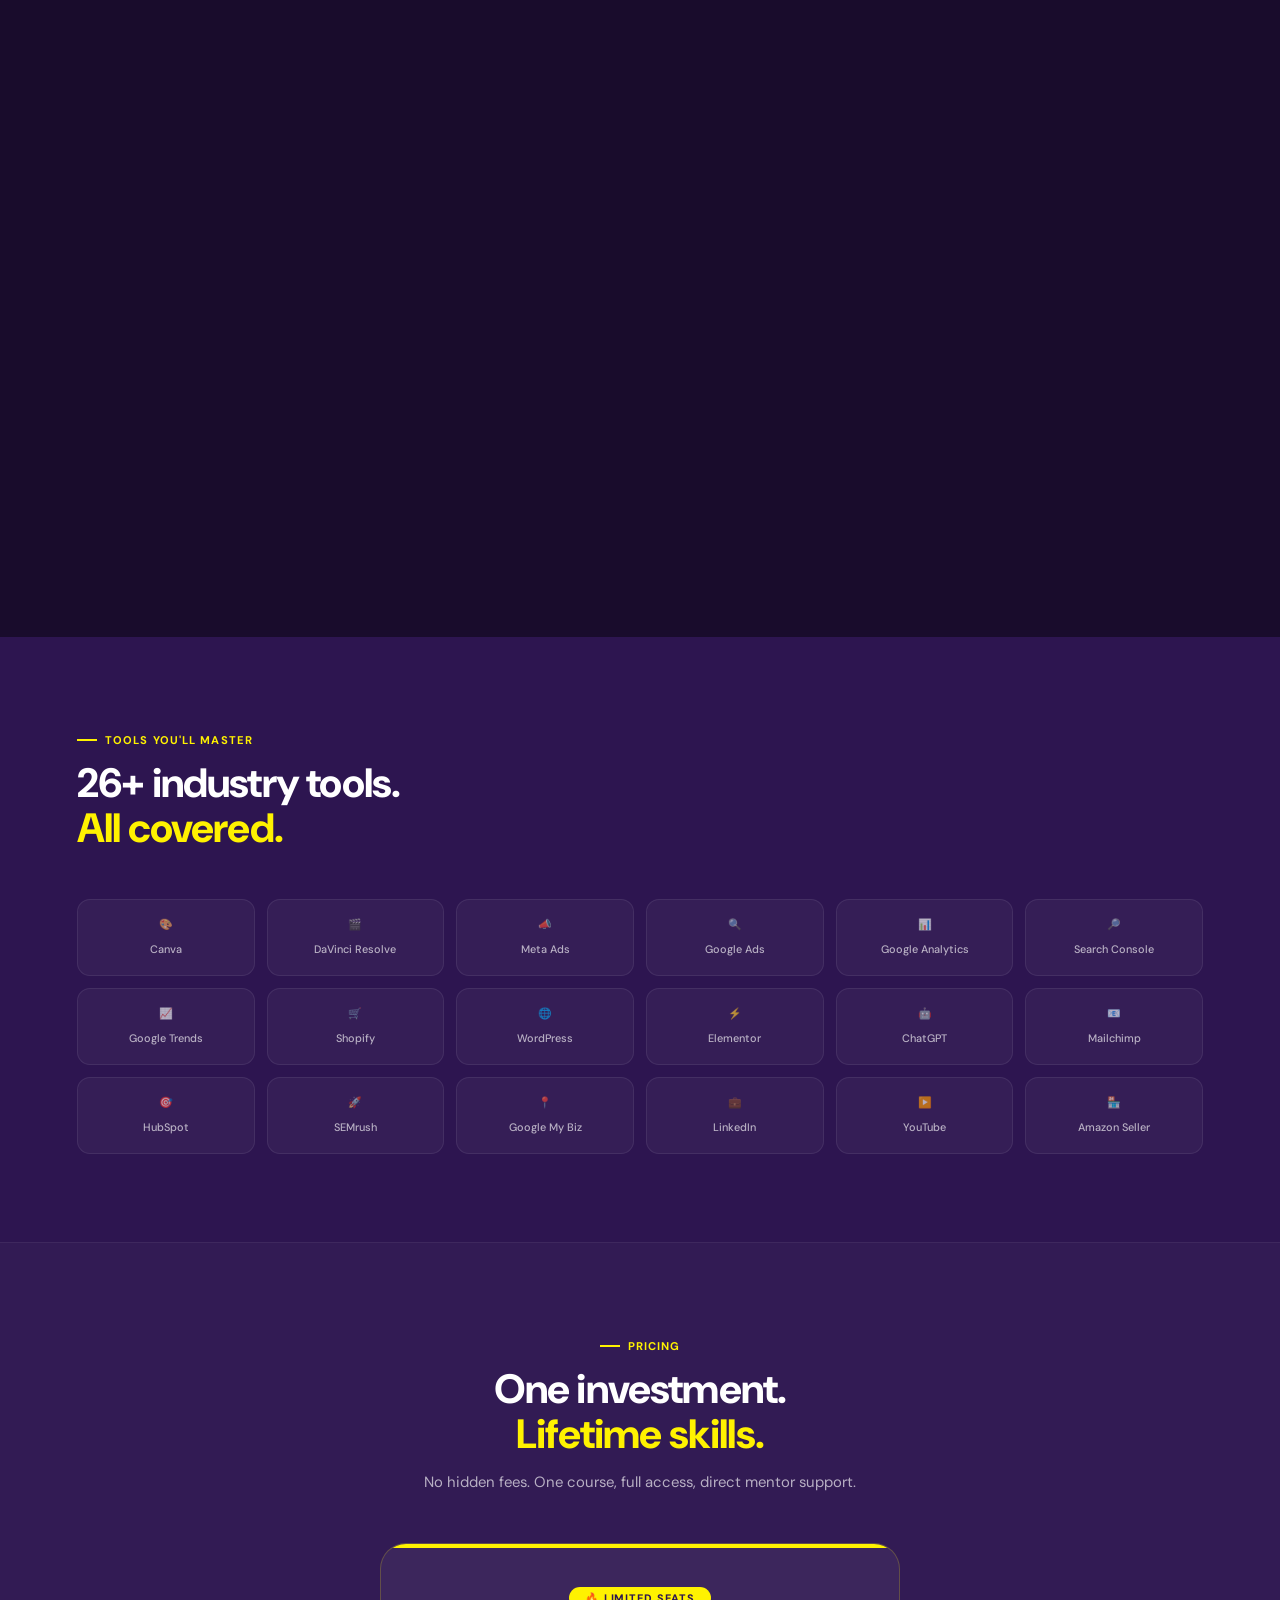
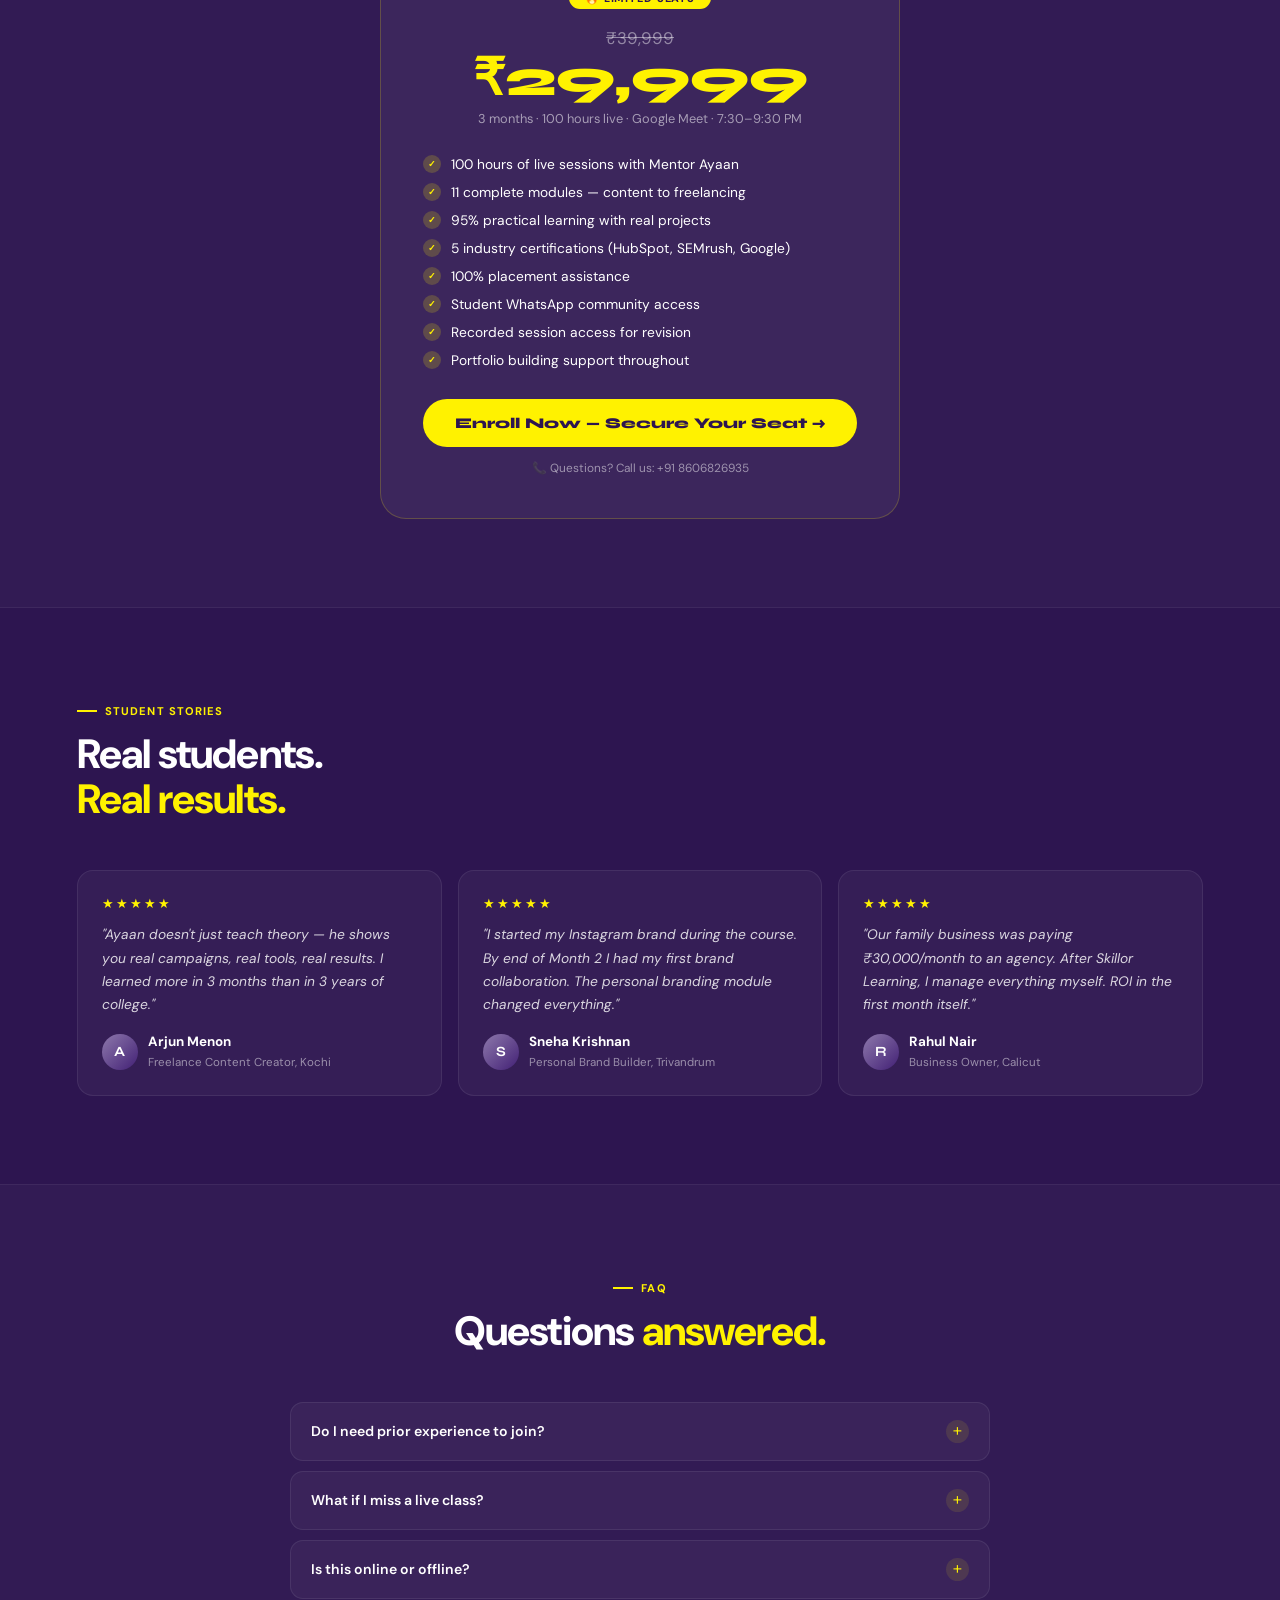
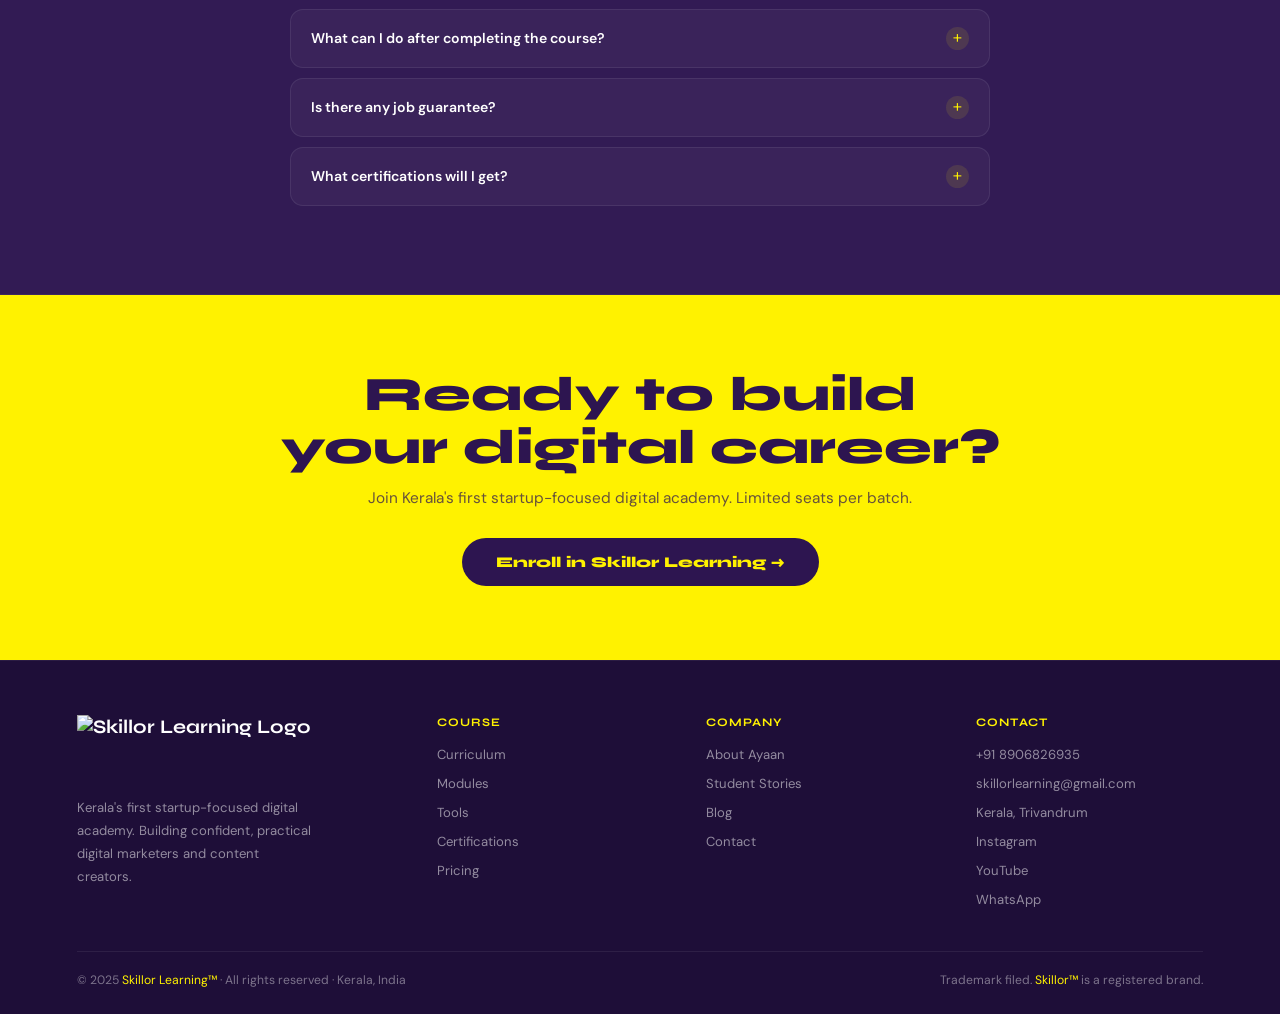
==== commit a8d83c94: "adjust mobile layout" ====
--- a/index.html
+++ b/index.html
@@ -44,7 +44,7 @@
 
 <!-- NAV -->
 <nav>
-  <div class="menu-toggle">☰</div>
+ 
   <a href="#" class="logo">
   <img src="images/skillor-logo.PNG" alt="Skillor Learning Logo" class="logo-img">
 </a>
@@ -56,6 +56,7 @@
     <li><a href="#faq">FAQ</a></li>
     <li><a href="tel:+91 86068 26935" class="nav-btn">Call Now →</a></li>
   </ul>
+   <div class="menu-toggle">☰</div>
 </nav>
 
 <!-- HERO -->
--- a/style.css
+++ b/style.css
@@ -597,7 +597,7 @@
 
 /* HERO FIX */
 .limited-seats{
-  top:-20px;
+  top:-80px;
   right:10px;
   font-size:10px;
   padding:6px 12px;
@@ -633,4 +633,30 @@
 .video-showcase{
   height:60vh;
 }
+}
+
+@media (max-width:768px){
+
+nav{
+  display:flex;
+  justify-content:space-between;
+  align-items:center;
+}
+
+/* move logo to left */
+.logo{
+  order:1;
+}
+
+/* move menu to right */
+.menu-toggle{
+  order:3;
+  margin-left:auto;
+}
+
+/* keep nav links hidden menu */
+.nav-links{
+  order:2;
+}
+
 }
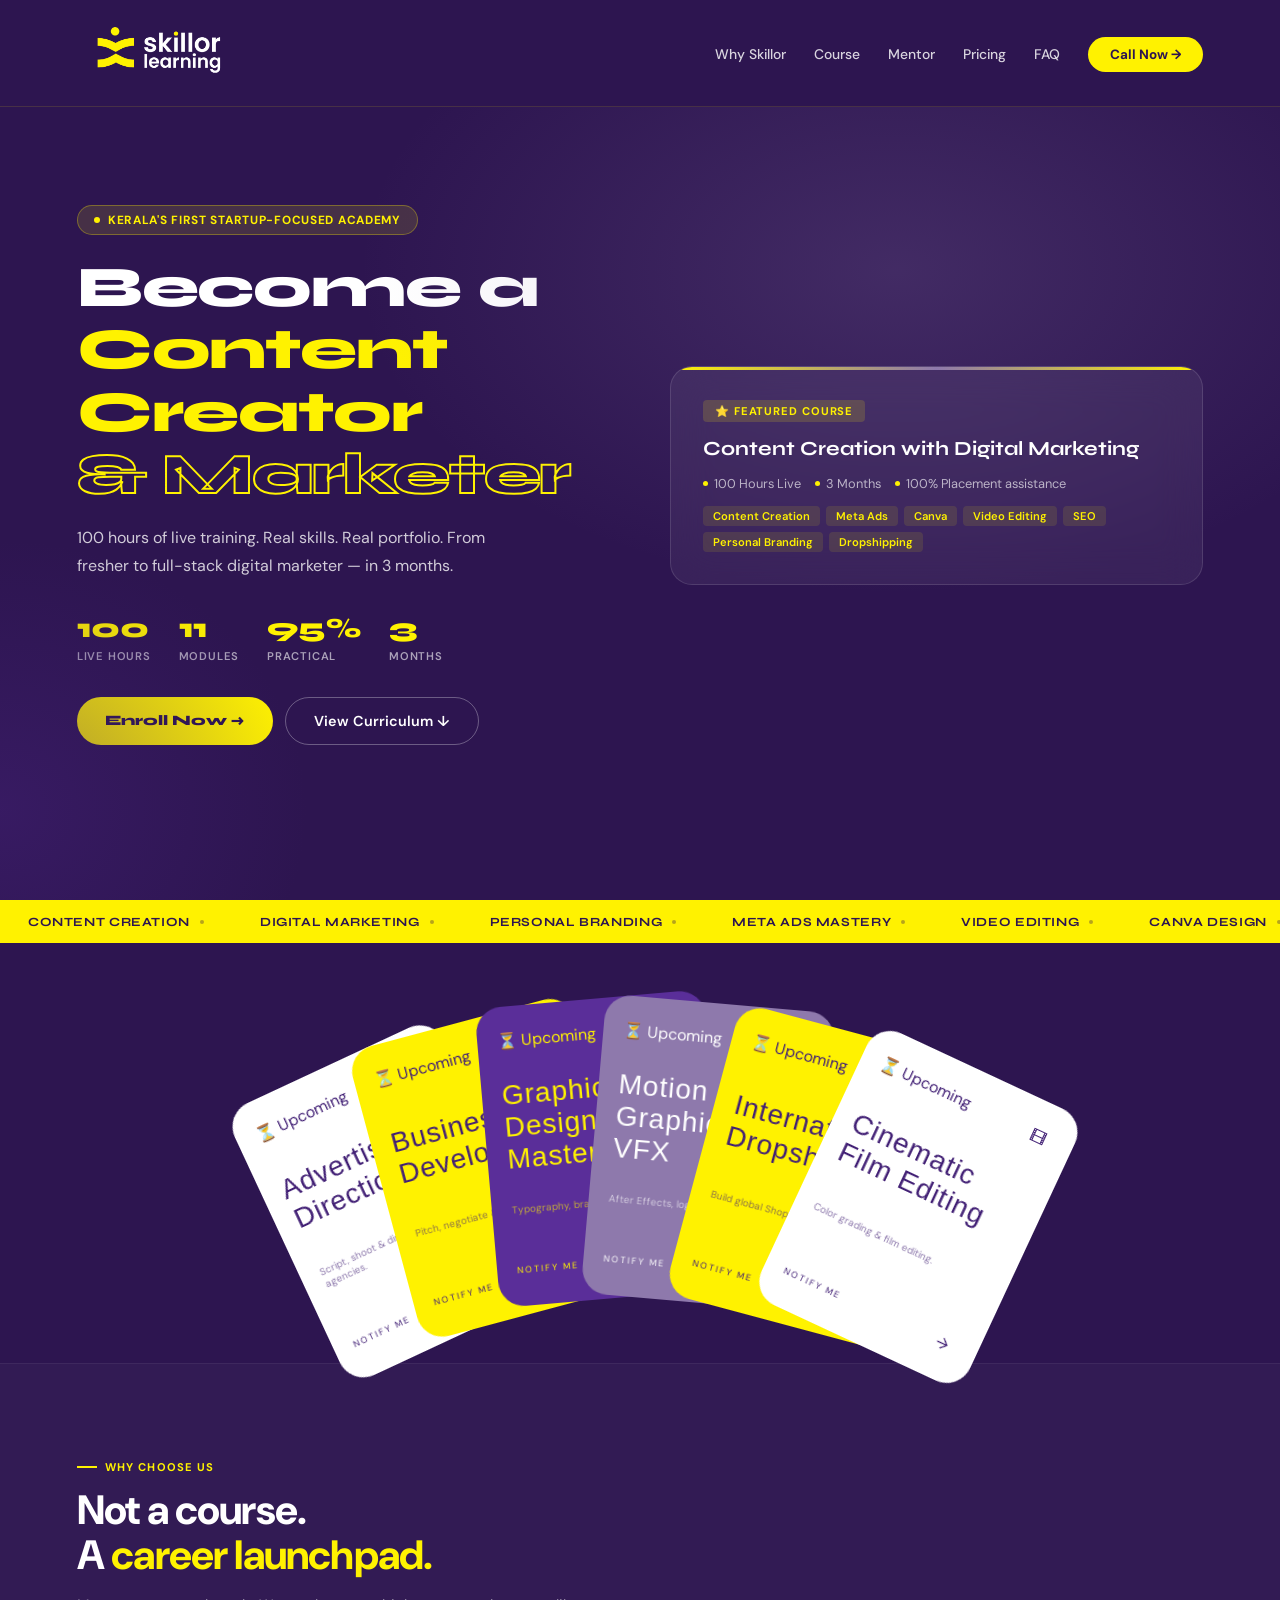
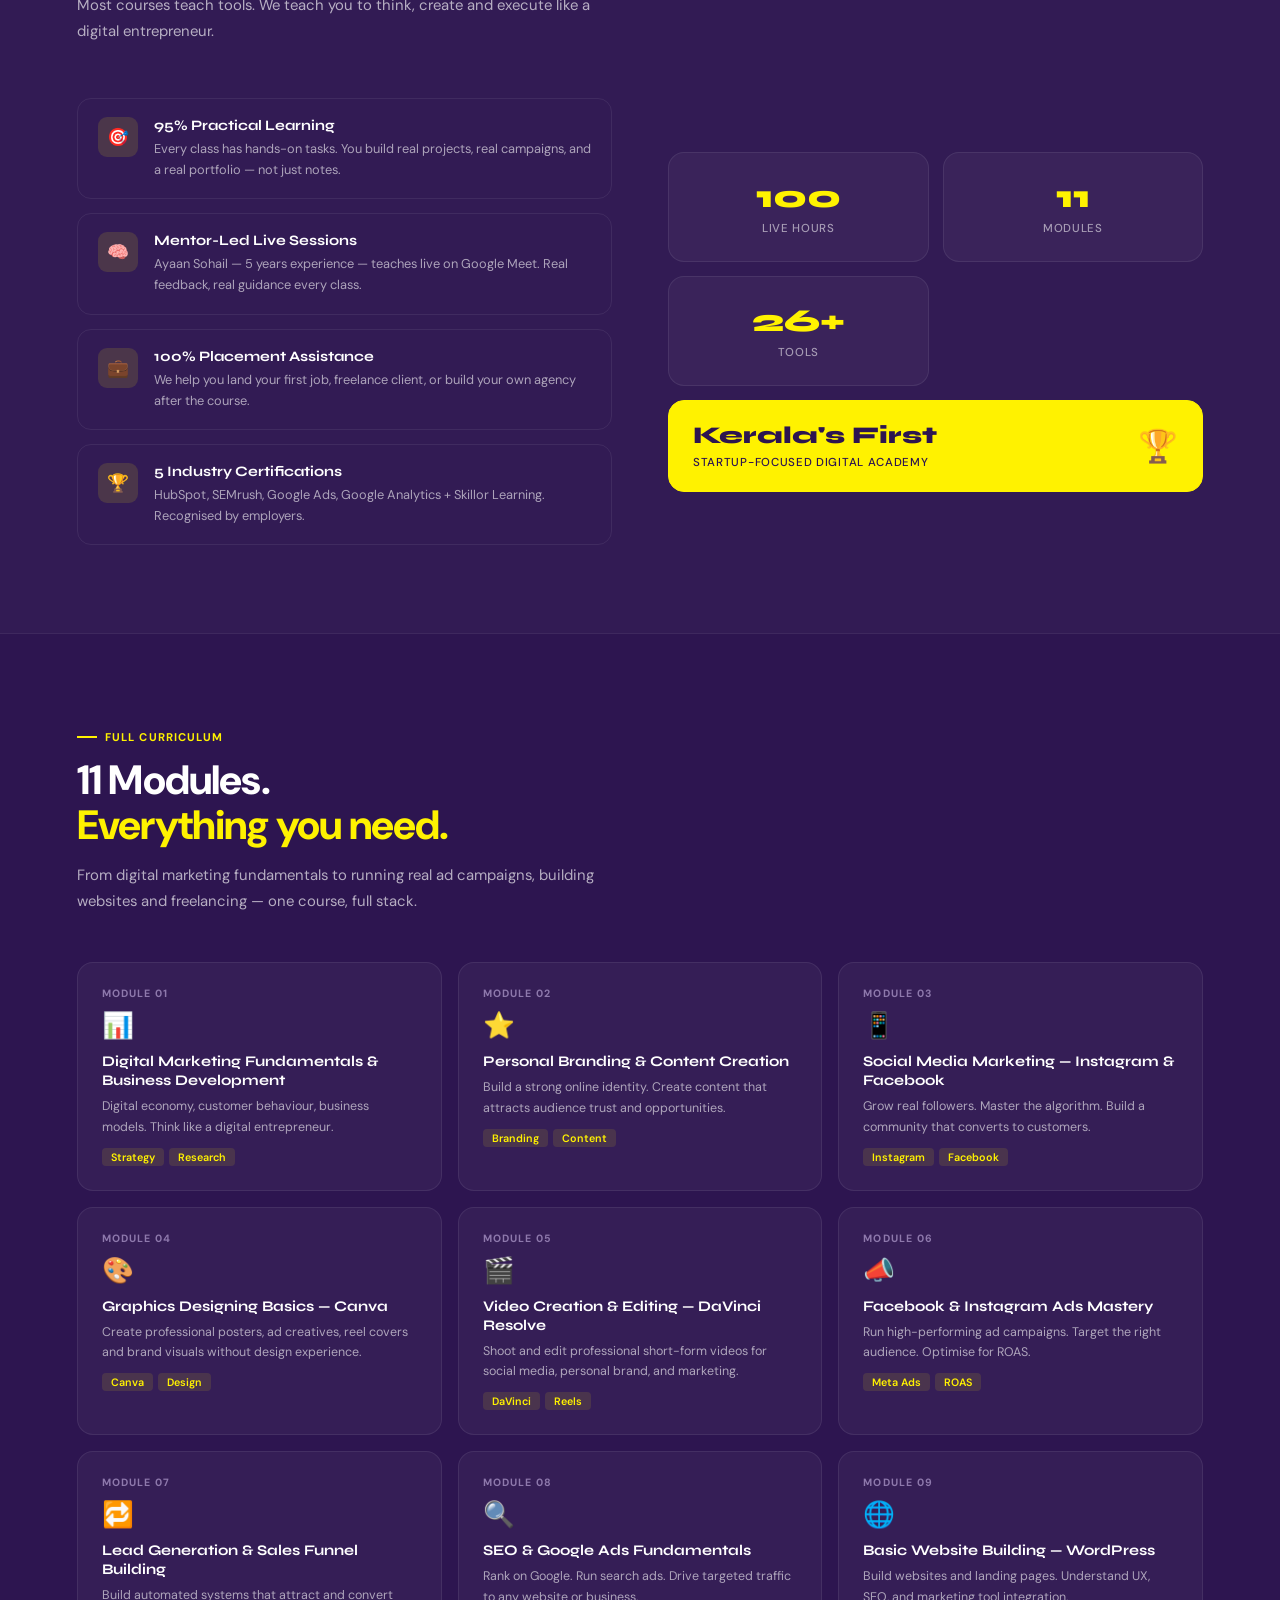
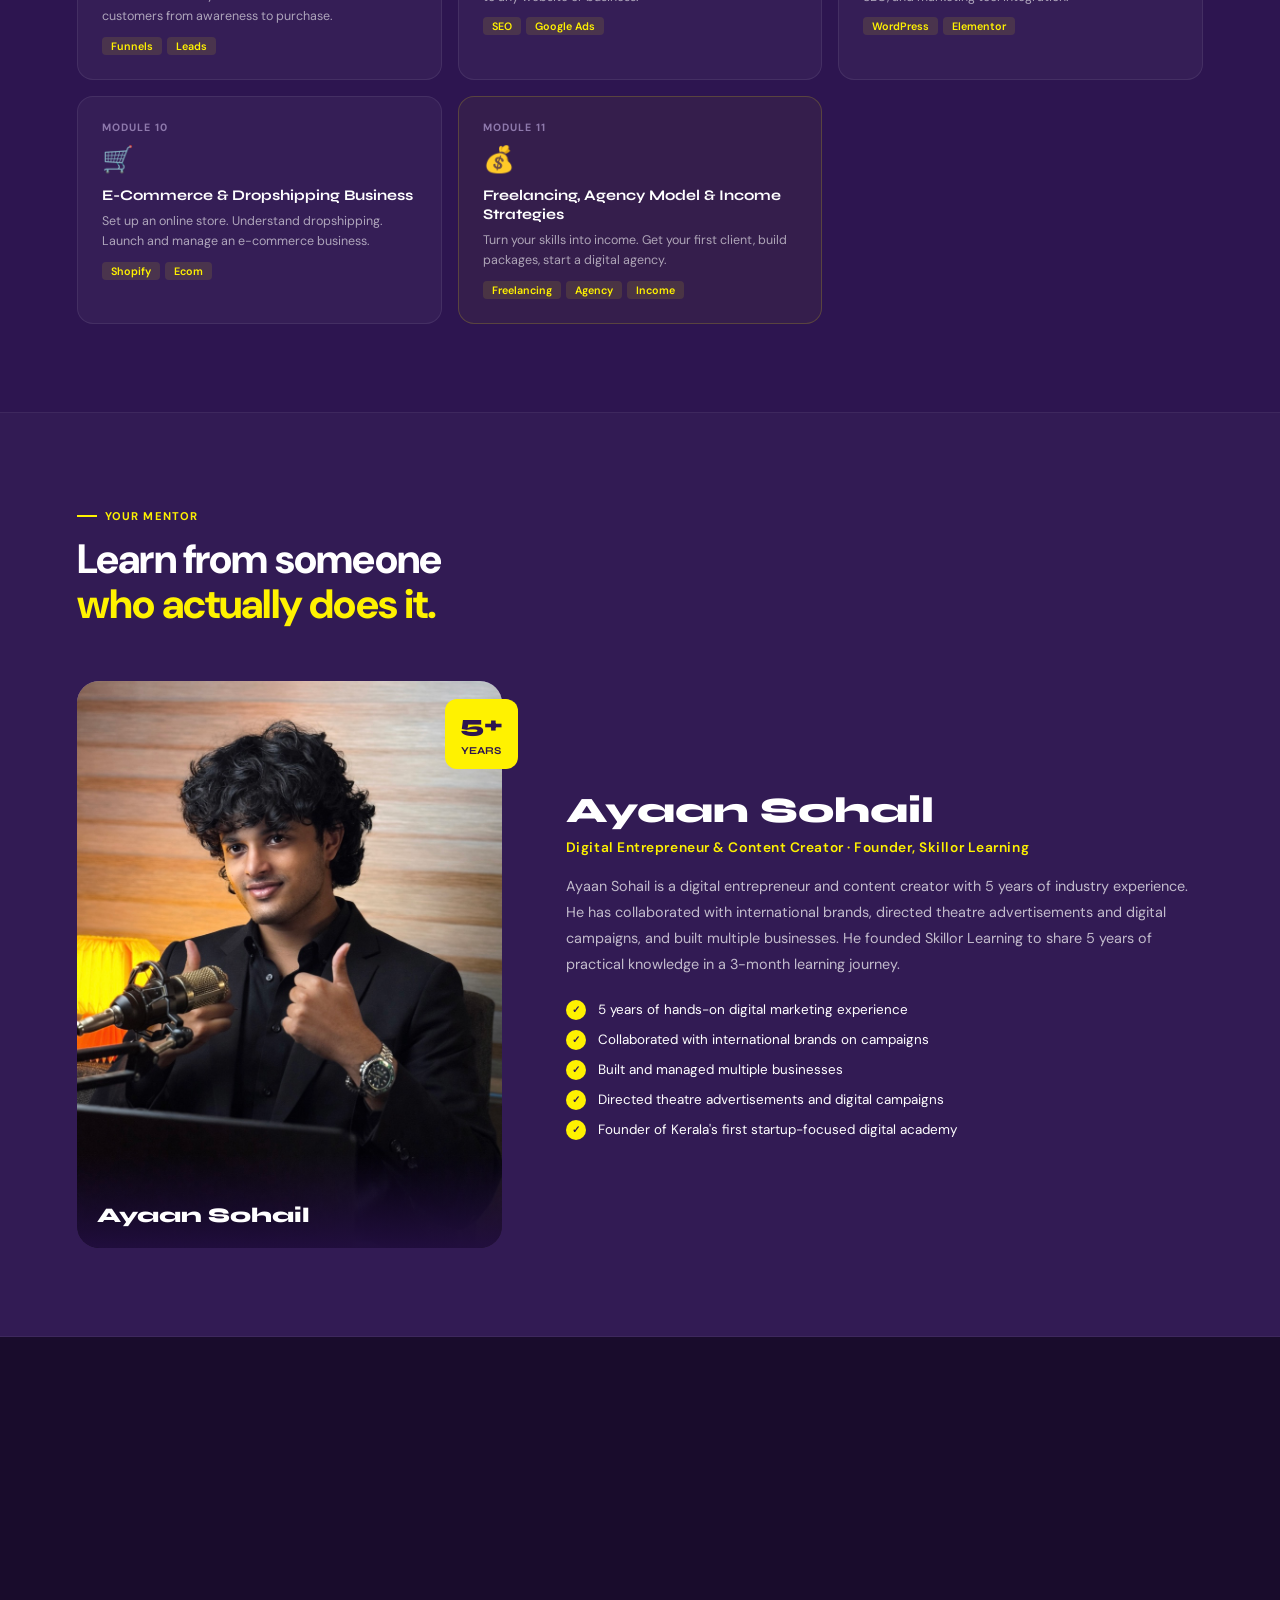
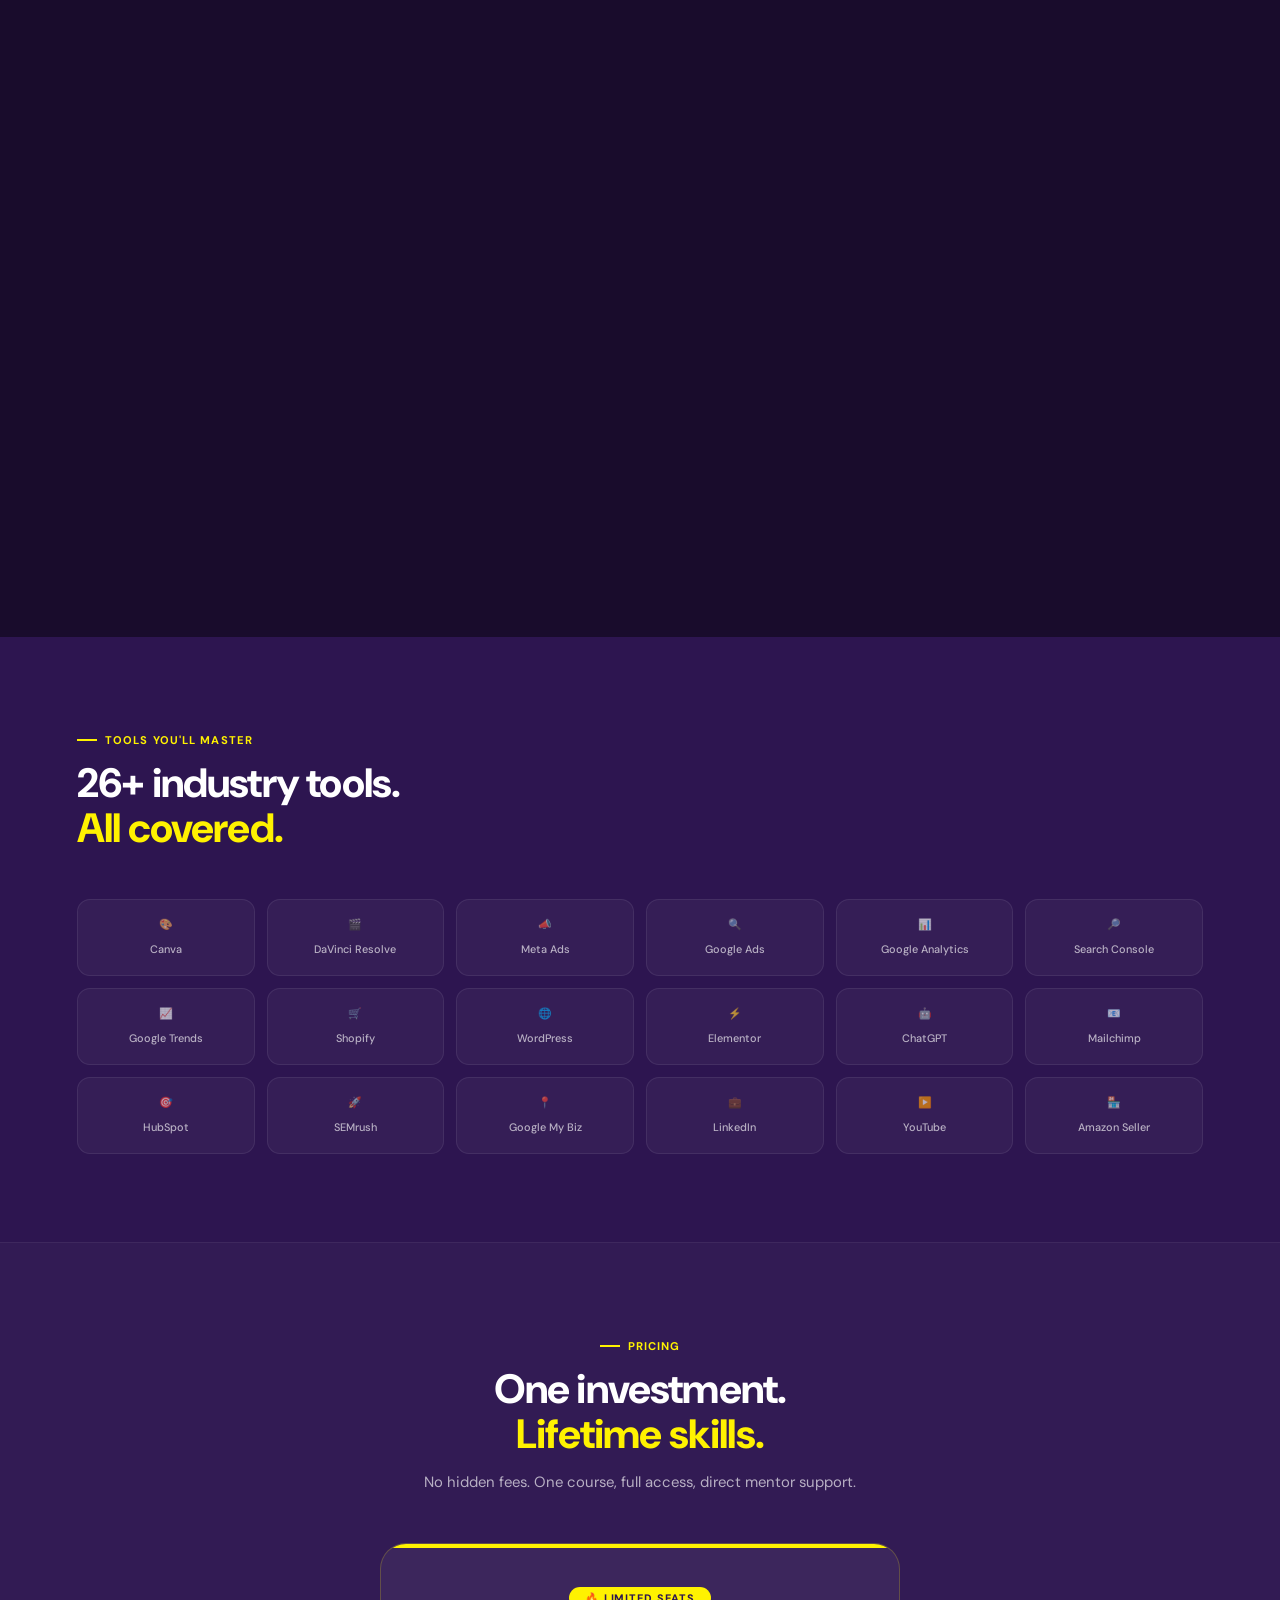
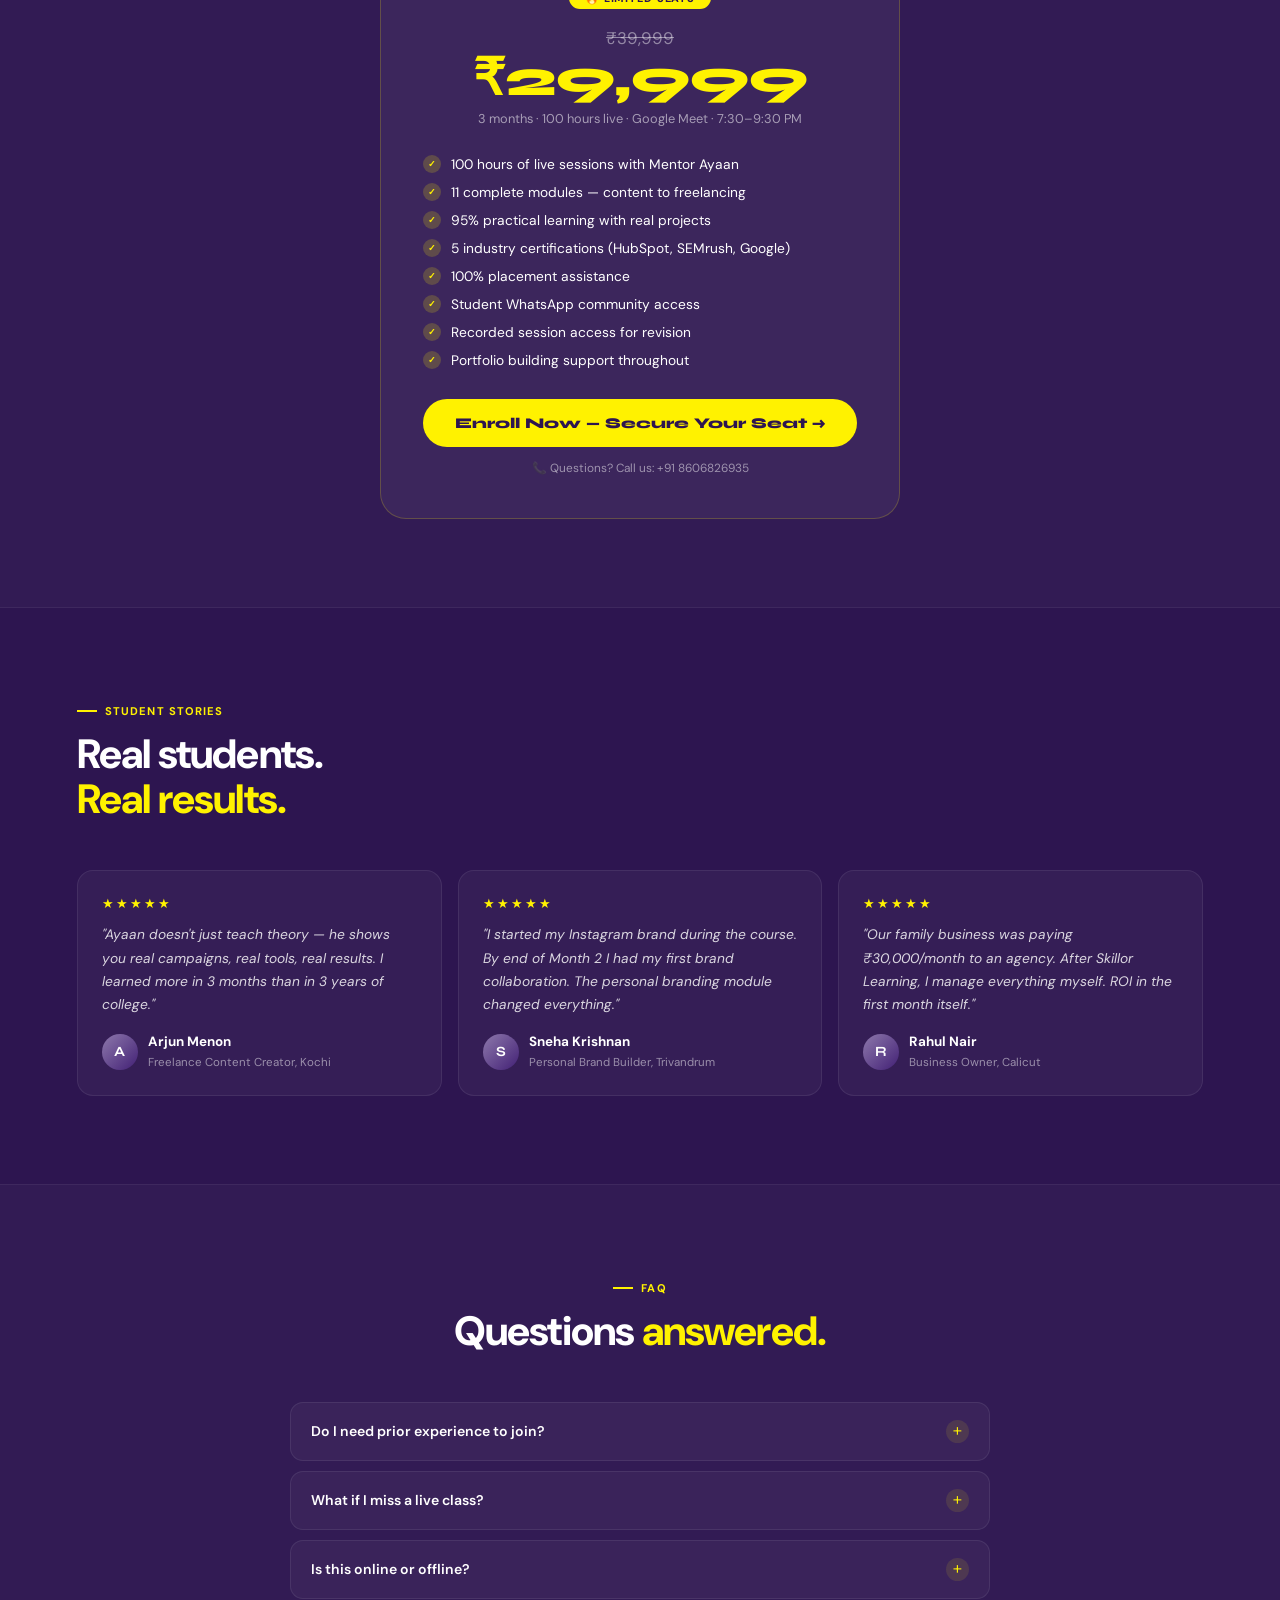
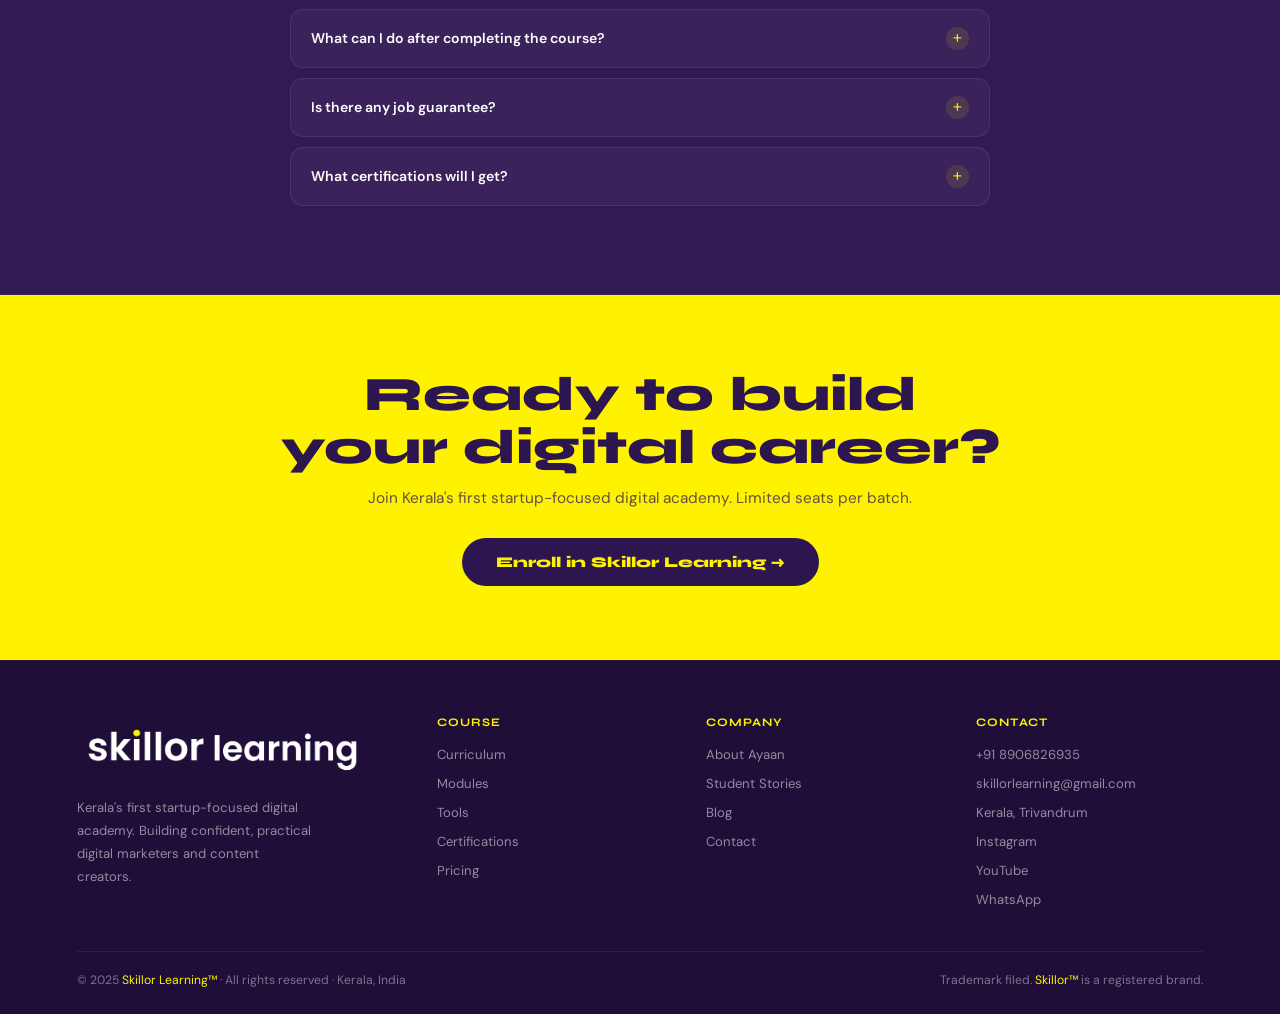
==== commit d2dcc310: "limited seats removed , footer logo updated" ====
--- a/index.html
+++ b/index.html
@@ -79,7 +79,7 @@
   <div class="hero-right">
 
      <!-- LIMITED SEATS BADGE -->
-  <div  class="limited-seats">🔥 LIMITED SEATS</div>
+  <!-- <div  class="limited-seats">🔥 LIMITED SEATS</div> -->
     <!-- <div class="fbadge fb1">🎓 Google Meet · 7:30–9:30 PM</div> -->
     <div class="hero-card">
       <div class="ctag">⭐ Featured Course</div>
@@ -387,7 +387,7 @@
   <div class="fgrid">
     <div class="fbrand">
      <a href="#" class="logo">
-  <img src="images/skillor-logo.png" alt="Skillor Learning Logo" class="logo-img">
+  <img src="images/skillor-logo2.PNG" alt="Skillor Learning Logo" class="logo-img">
 </a>
       <p>Kerala's first startup-focused digital academy. Building confident, practical digital marketers and content creators.</p>
     </div>
--- a/style.css
+++ b/style.css
@@ -68,10 +68,10 @@
 
 /* LIMITED SEATS BADGE */
 
-.limited-seats{
+/* .limited-seats{
 position:absolute;
 top:-120px;
-right:230px;
+right:230px; */
 
 background:#fff200;
 color:#2d1550;
@@ -596,12 +596,12 @@
 }
 
 /* HERO FIX */
-.limited-seats{
+/* .limited-seats{
   top:-80px;
   right:10px;
   font-size:10px;
   padding:6px 12px;
-}
+} */
 
 /* CARDS FIX */
 .cards-section{
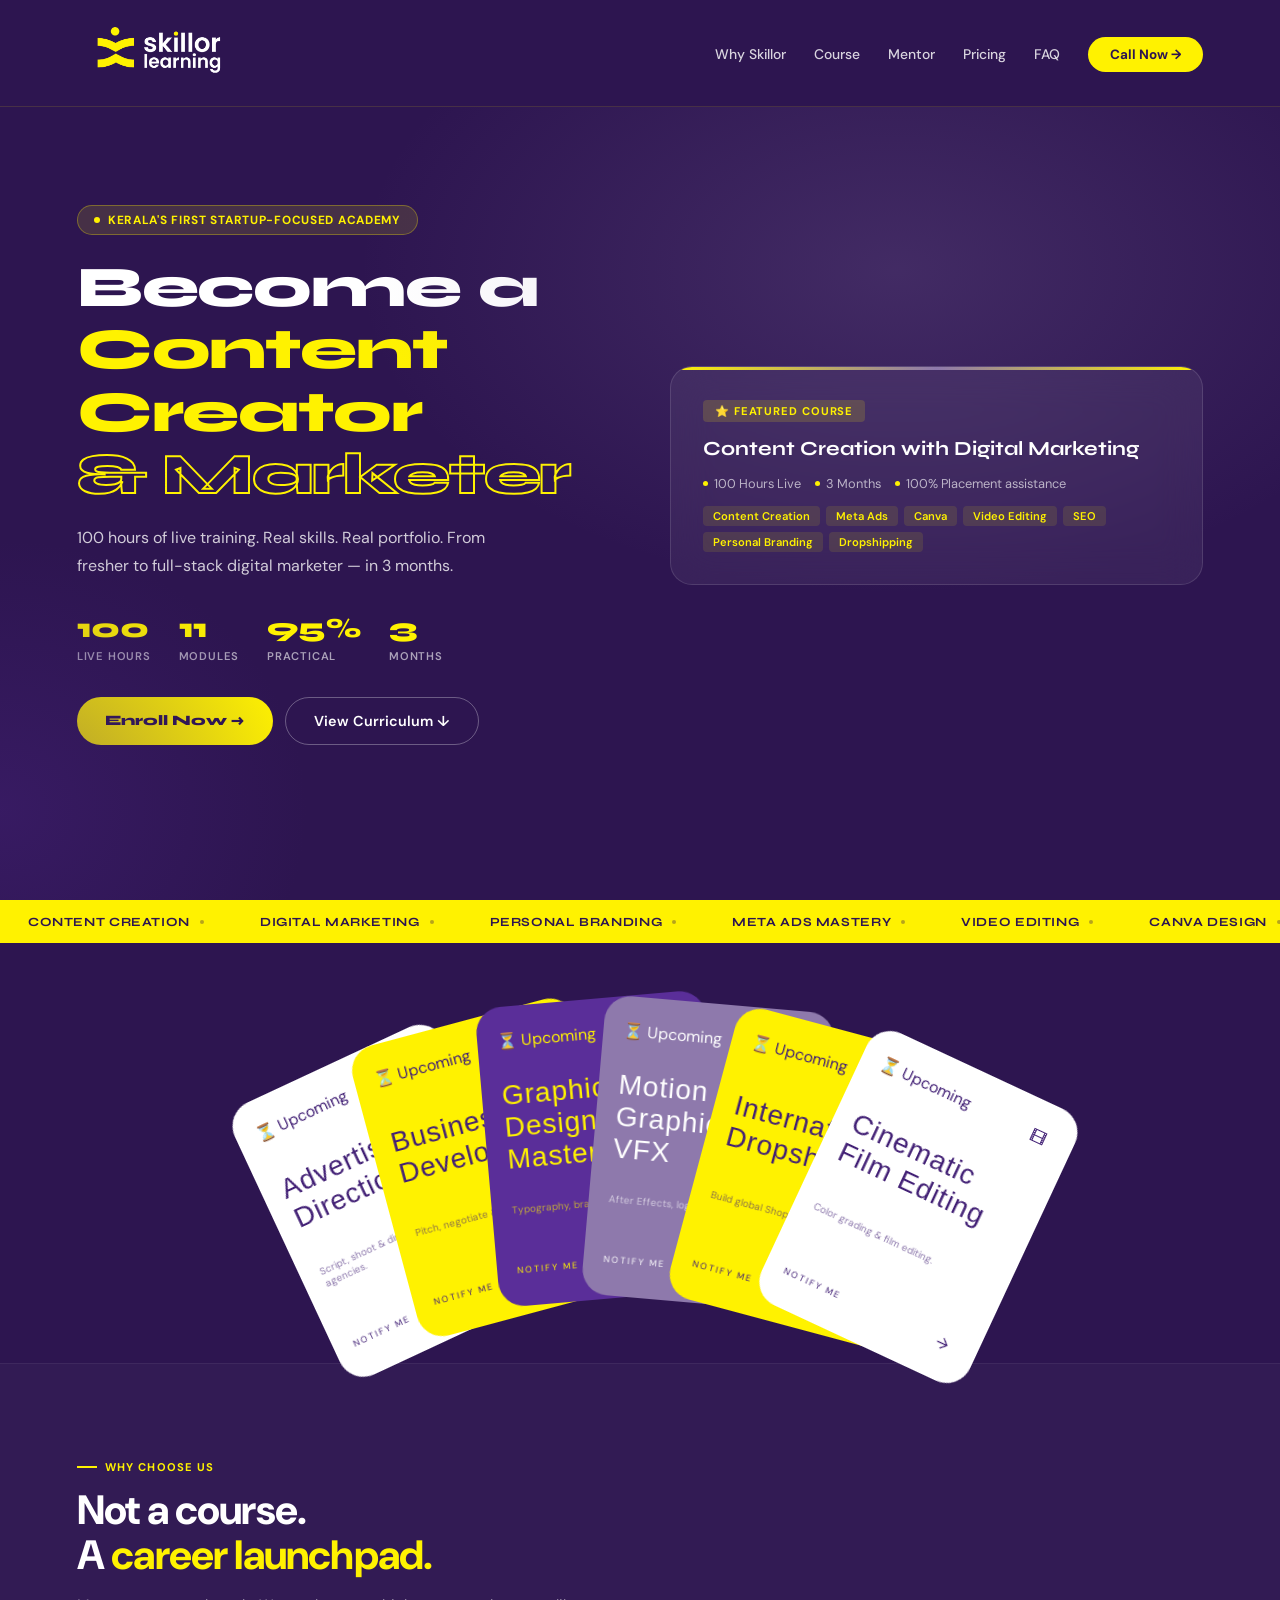
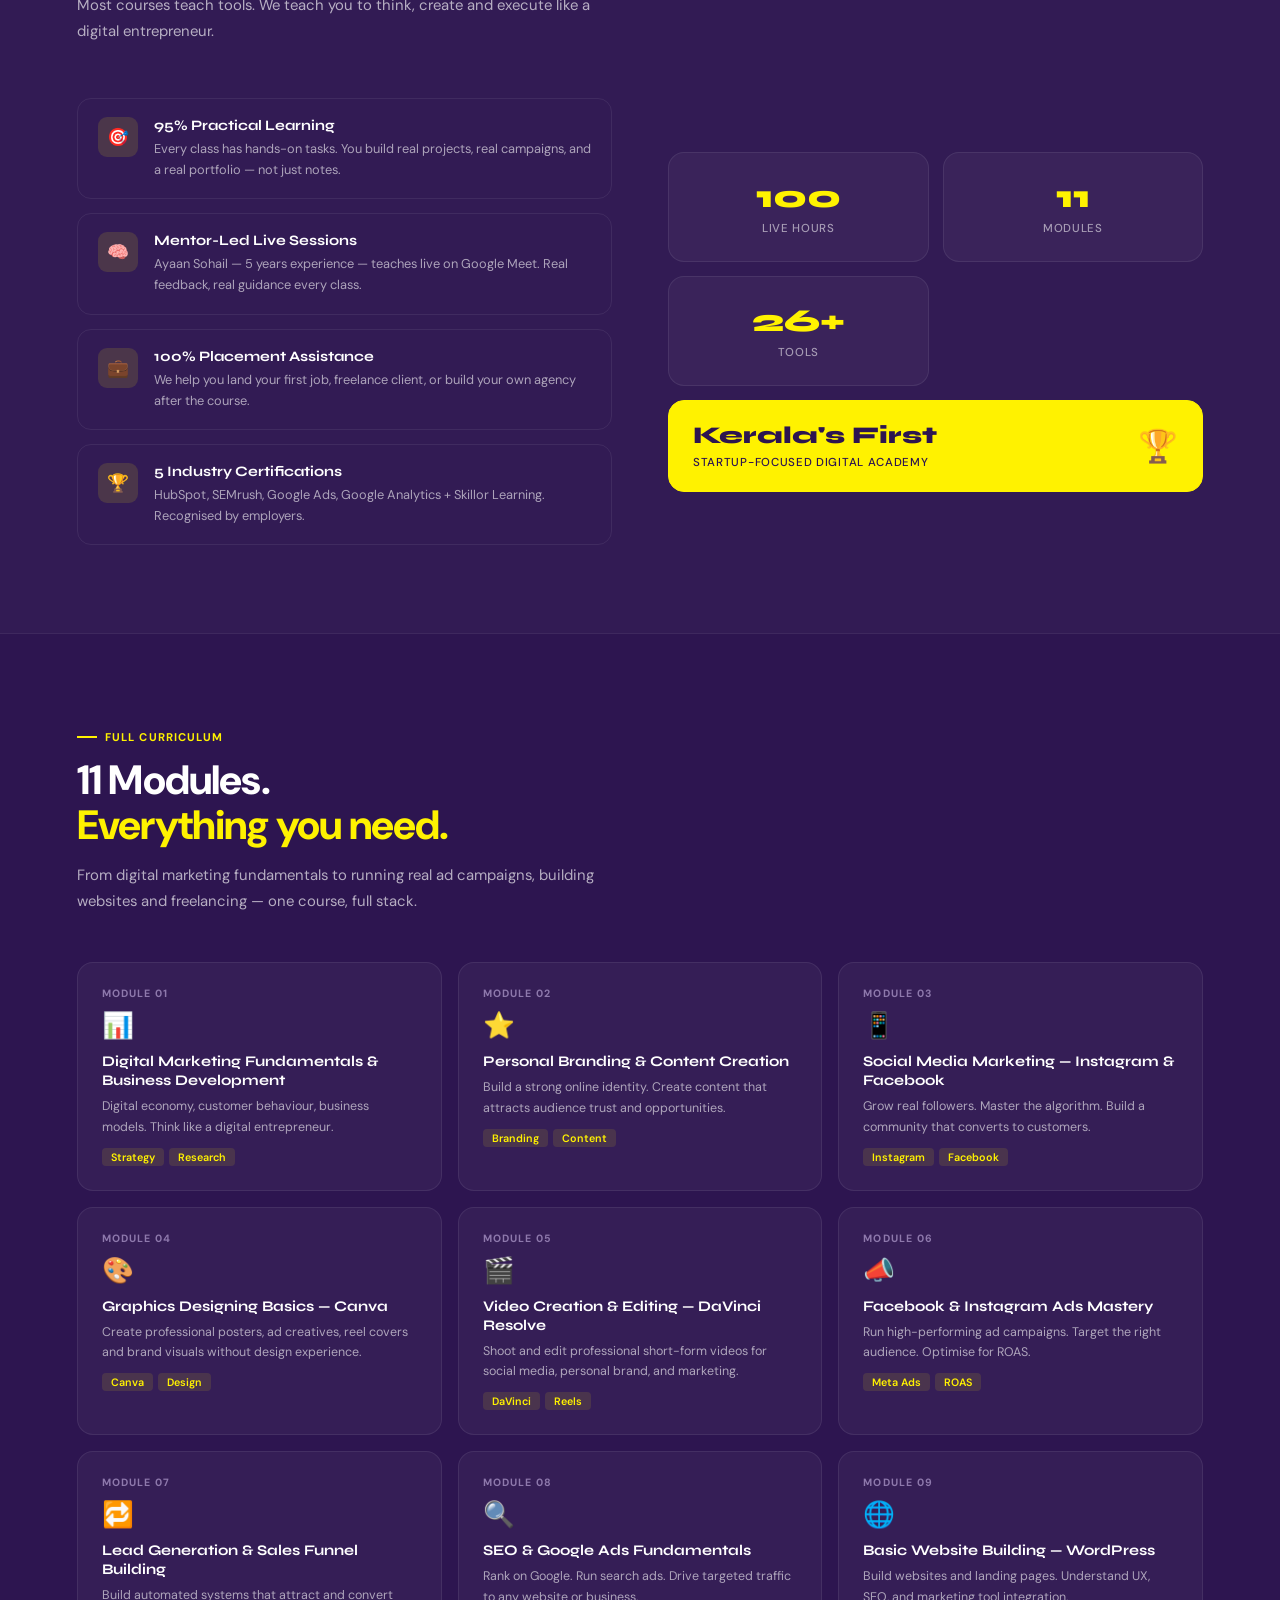
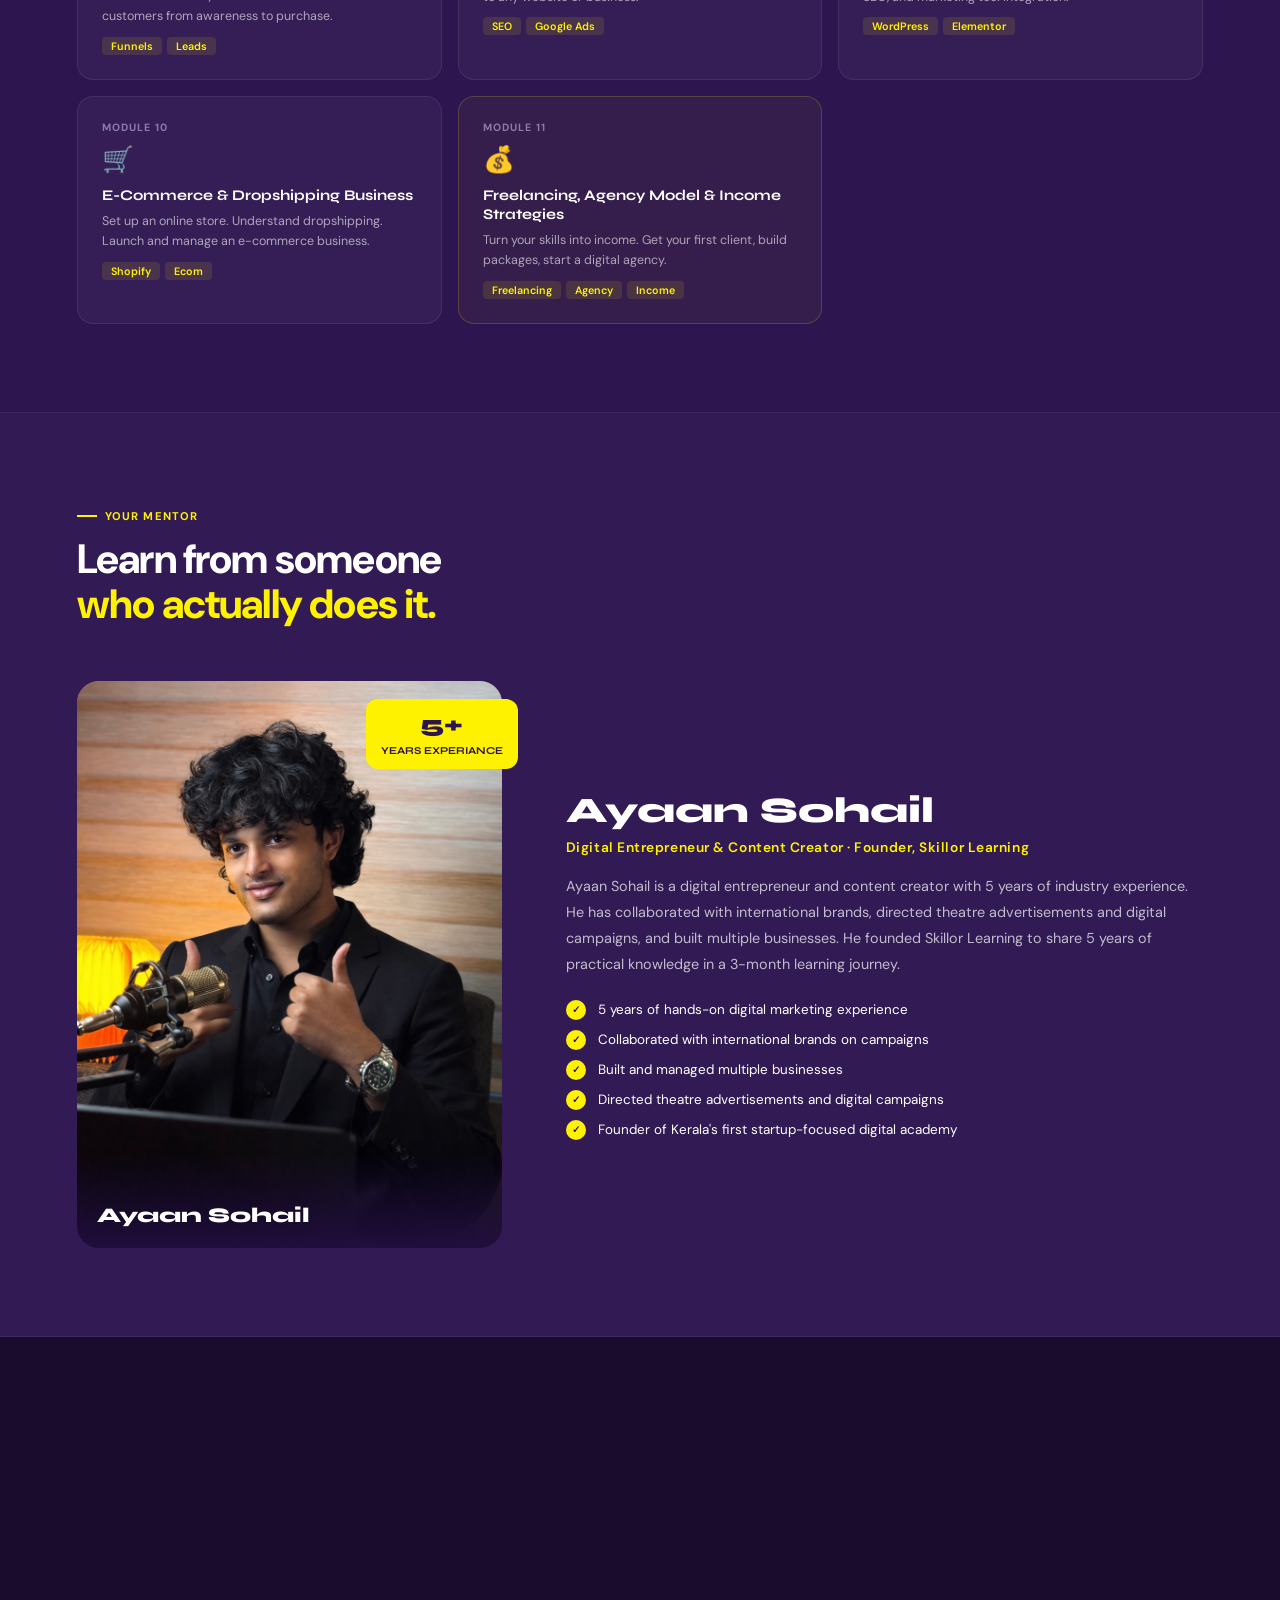
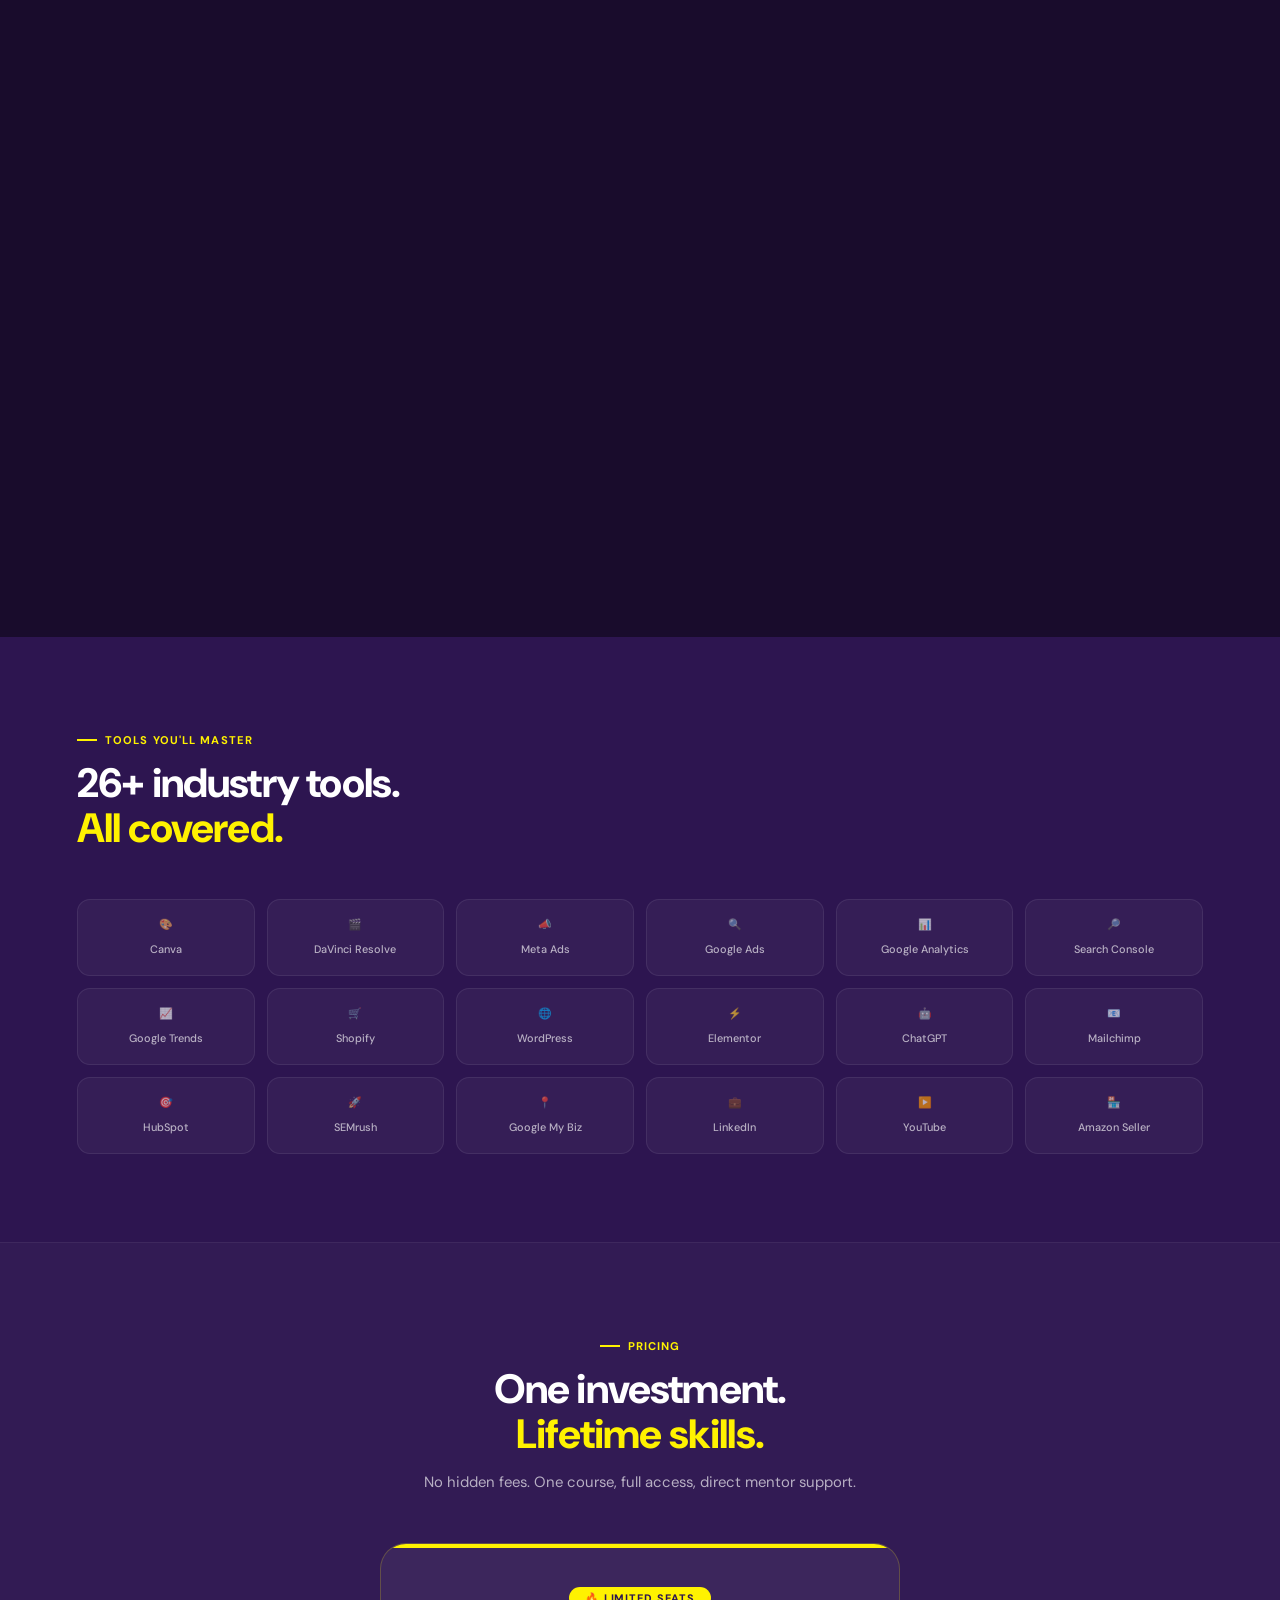
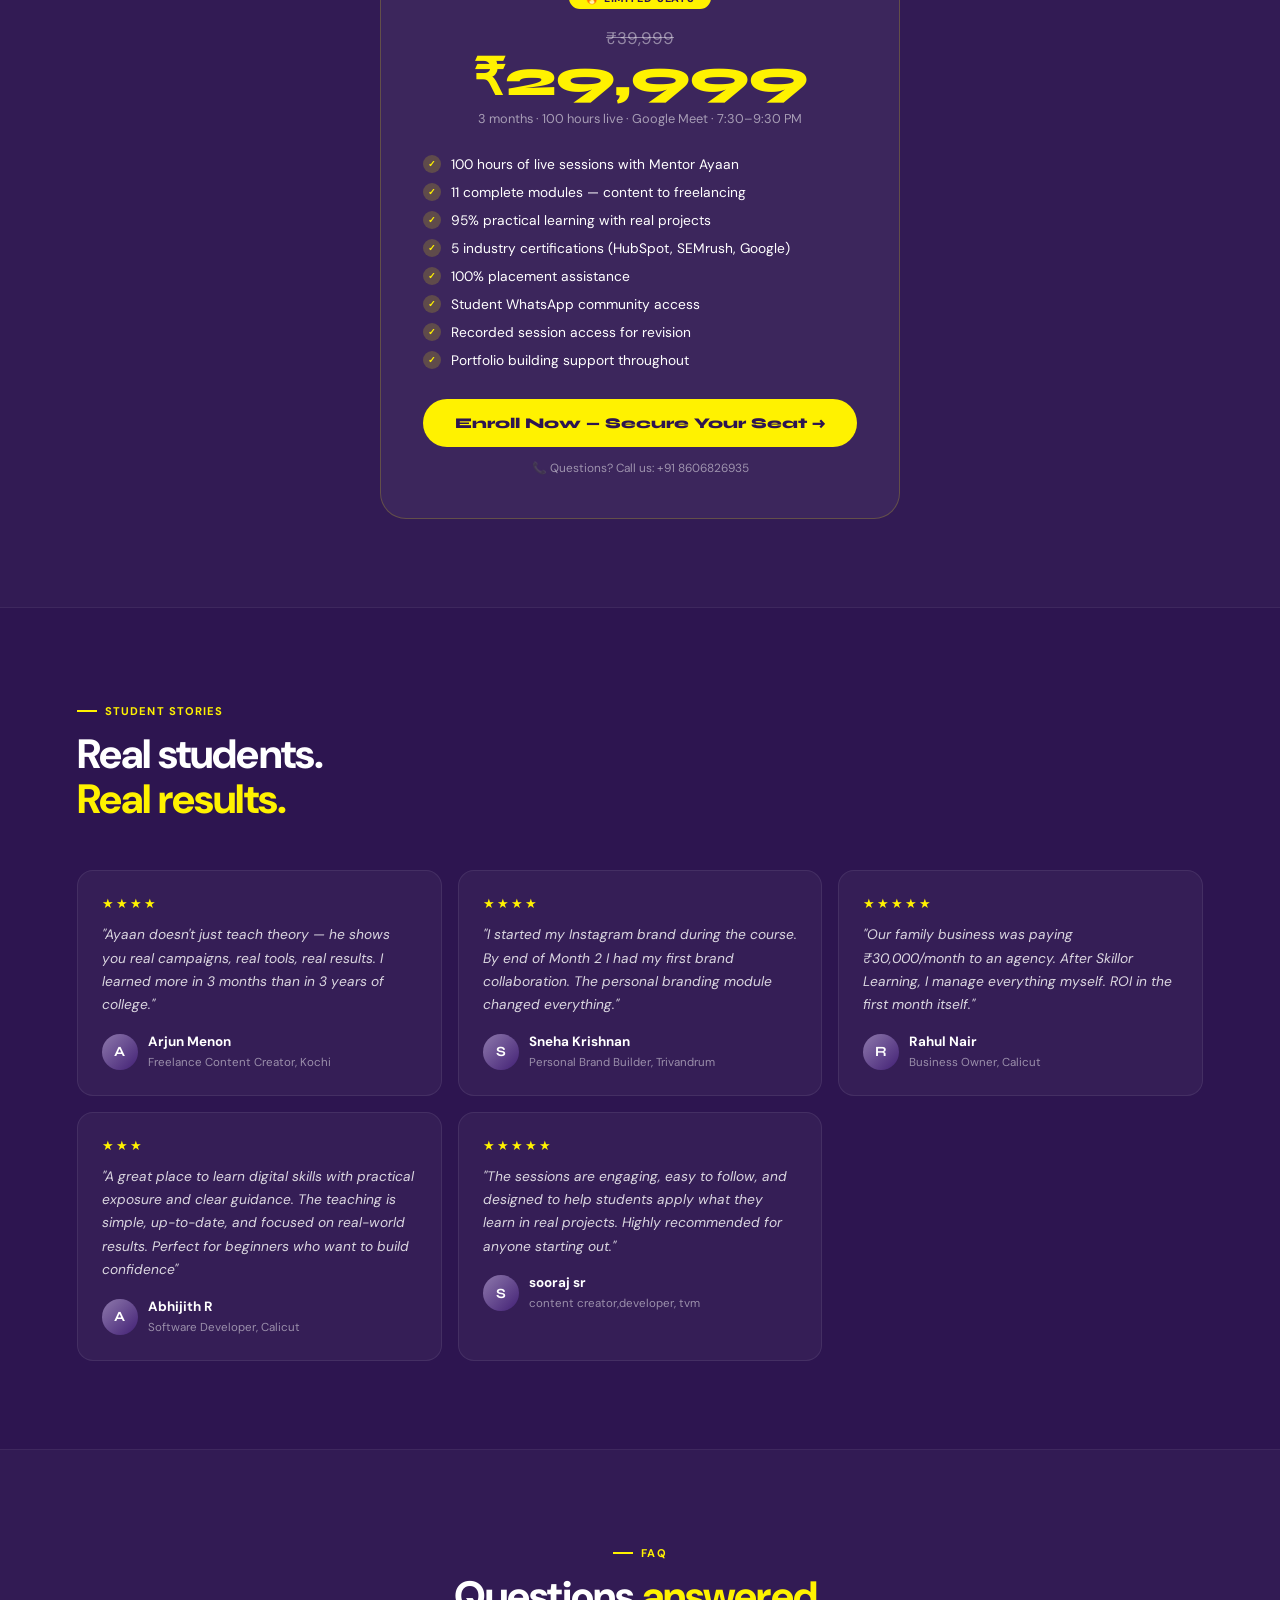
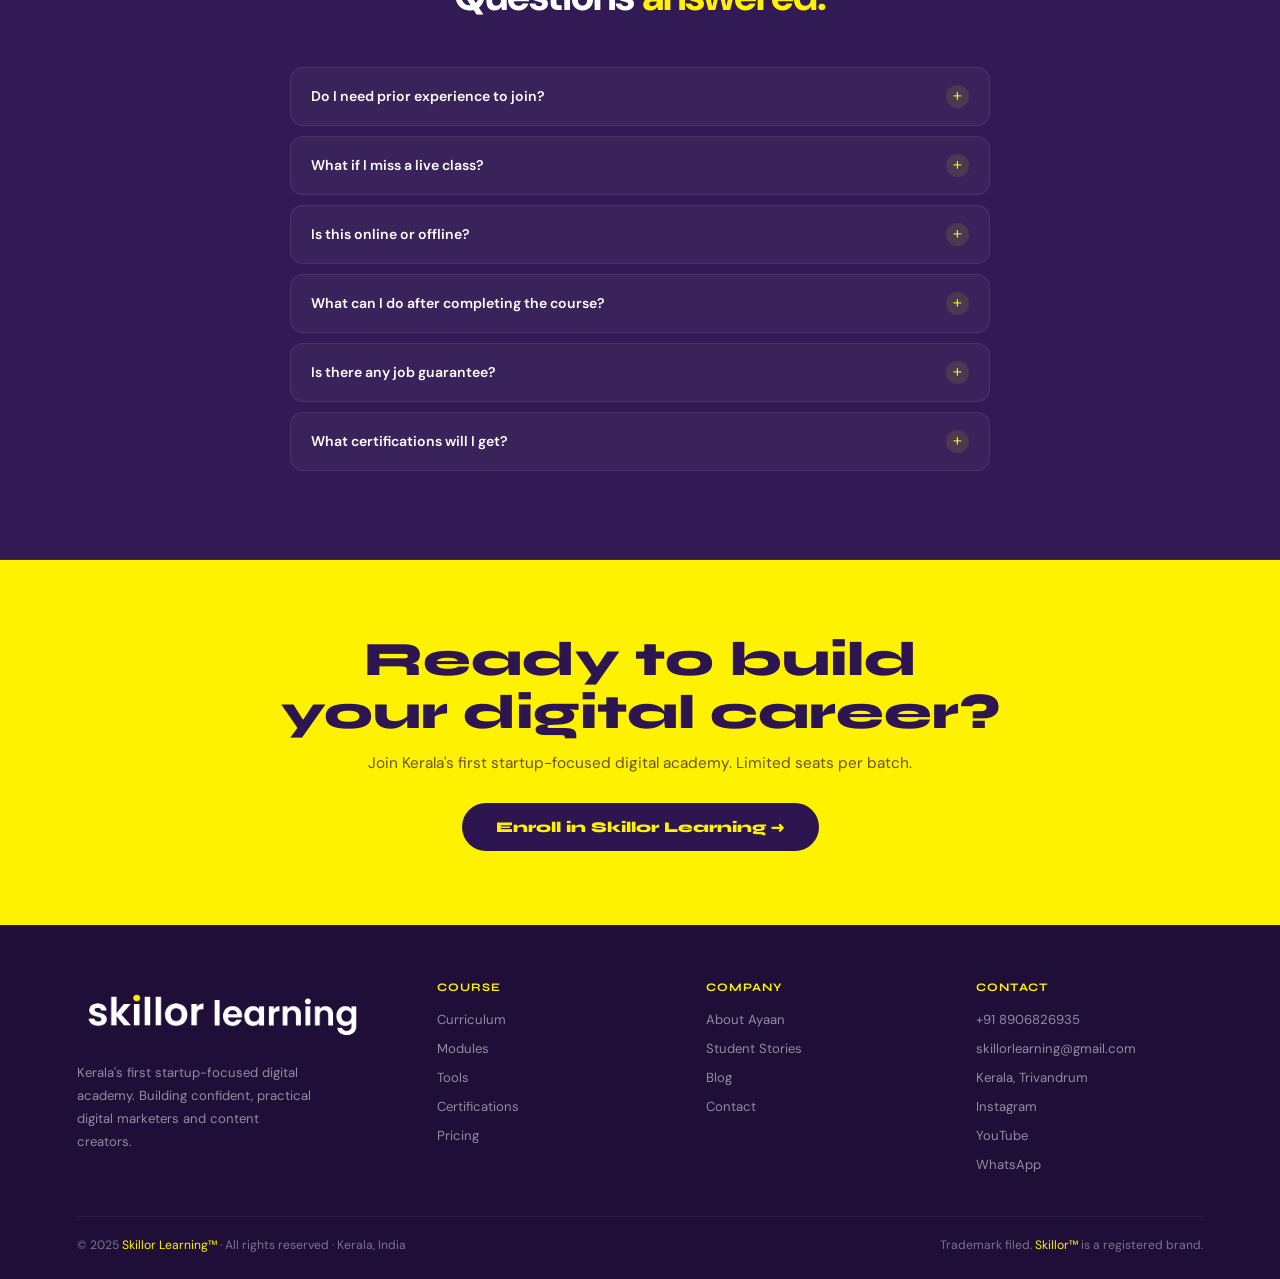
==== commit 36f0da19: "review  updated" ====
--- a/index.html
+++ b/index.html
@@ -249,7 +249,7 @@
        <div class="mphoto-inner">
        <img src="images/Ayaan.PNG" alt="Ayaan Sohail" class="mentor-img">
    </div>
-      <div class="mexp"><strong>5+</strong><span>Years</span></div>
+      <div class="mexp"><strong>5+</strong><span>Years experiance</span></div>
     </div>
     <div class="minfo">
       <h2>Ayaan Sohail</h2>
@@ -353,9 +353,13 @@
     <div class="stitle">Real students.<br><span class="yel">Real results.</span></div>
   </div>
   <div class="tgrid rev">
-    <div class="tcard"><div class="tstars">★★★★★</div><p class="ttext">"Ayaan doesn't just teach theory — he shows you real campaigns, real tools, real results. I learned more in 3 months than in 3 years of college."</p><div class="tauthor"><div class="tava">A</div><div><strong>Arjun Menon</strong><span>Freelance Content Creator, Kochi</span></div></div></div>
-    <div class="tcard"><div class="tstars">★★★★★</div><p class="ttext">"I started my Instagram brand during the course. By end of Month 2 I had my first brand collaboration. The personal branding module changed everything."</p><div class="tauthor"><div class="tava">S</div><div><strong>Sneha Krishnan</strong><span>Personal Brand Builder, Trivandrum</span></div></div></div>
+    <div class="tcard"><div class="tstars">★★★★</div><p class="ttext">"Ayaan doesn't just teach theory — he shows you real campaigns, real tools, real results. I learned more in 3 months than in 3 years of college."</p><div class="tauthor"><div class="tava">A</div><div><strong>Arjun Menon</strong><span>Freelance Content Creator, Kochi</span></div></div></div>
+    <div class="tcard"><div class="tstars">★★★★</div><p class="ttext">"I started my Instagram brand during the course. By end of Month 2 I had my first brand collaboration. The personal branding module changed everything."</p><div class="tauthor"><div class="tava">S</div><div><strong>Sneha Krishnan</strong><span>Personal Brand Builder, Trivandrum</span></div></div></div>
     <div class="tcard"><div class="tstars">★★★★★</div><p class="ttext">"Our family business was paying ₹30,000/month to an agency. After Skillor Learning, I manage everything myself. ROI in the first month itself."</p><div class="tauthor"><div class="tava">R</div><div><strong>Rahul Nair</strong><span>Business Owner, Calicut</span></div></div></div>
+    <div class="tcard"><div class="tstars">★★★</div><p class="ttext">"A great place to learn digital skills with practical exposure and clear guidance. The teaching is simple, up-to-date, and focused on real-world results. Perfect for beginners who want to build confidence"</p><div class="tauthor"><div class="tava">A</div><div><strong>Abhijith R</strong><span>Software Developer, Calicut</span></div></div></div>
+    <div class="tcard"><div class="tstars">★★★★★</div><p class="ttext">"The sessions are engaging, easy to follow, and designed to help students apply what they learn in real projects. Highly recommended for anyone starting out."</p><div class="tauthor"><div class="tava">S</div><div><strong>sooraj sr</strong><span>content creator,developer, tvm</span></div></div></div>
+  </div>
+  </div>
   </div>
 </section>
 
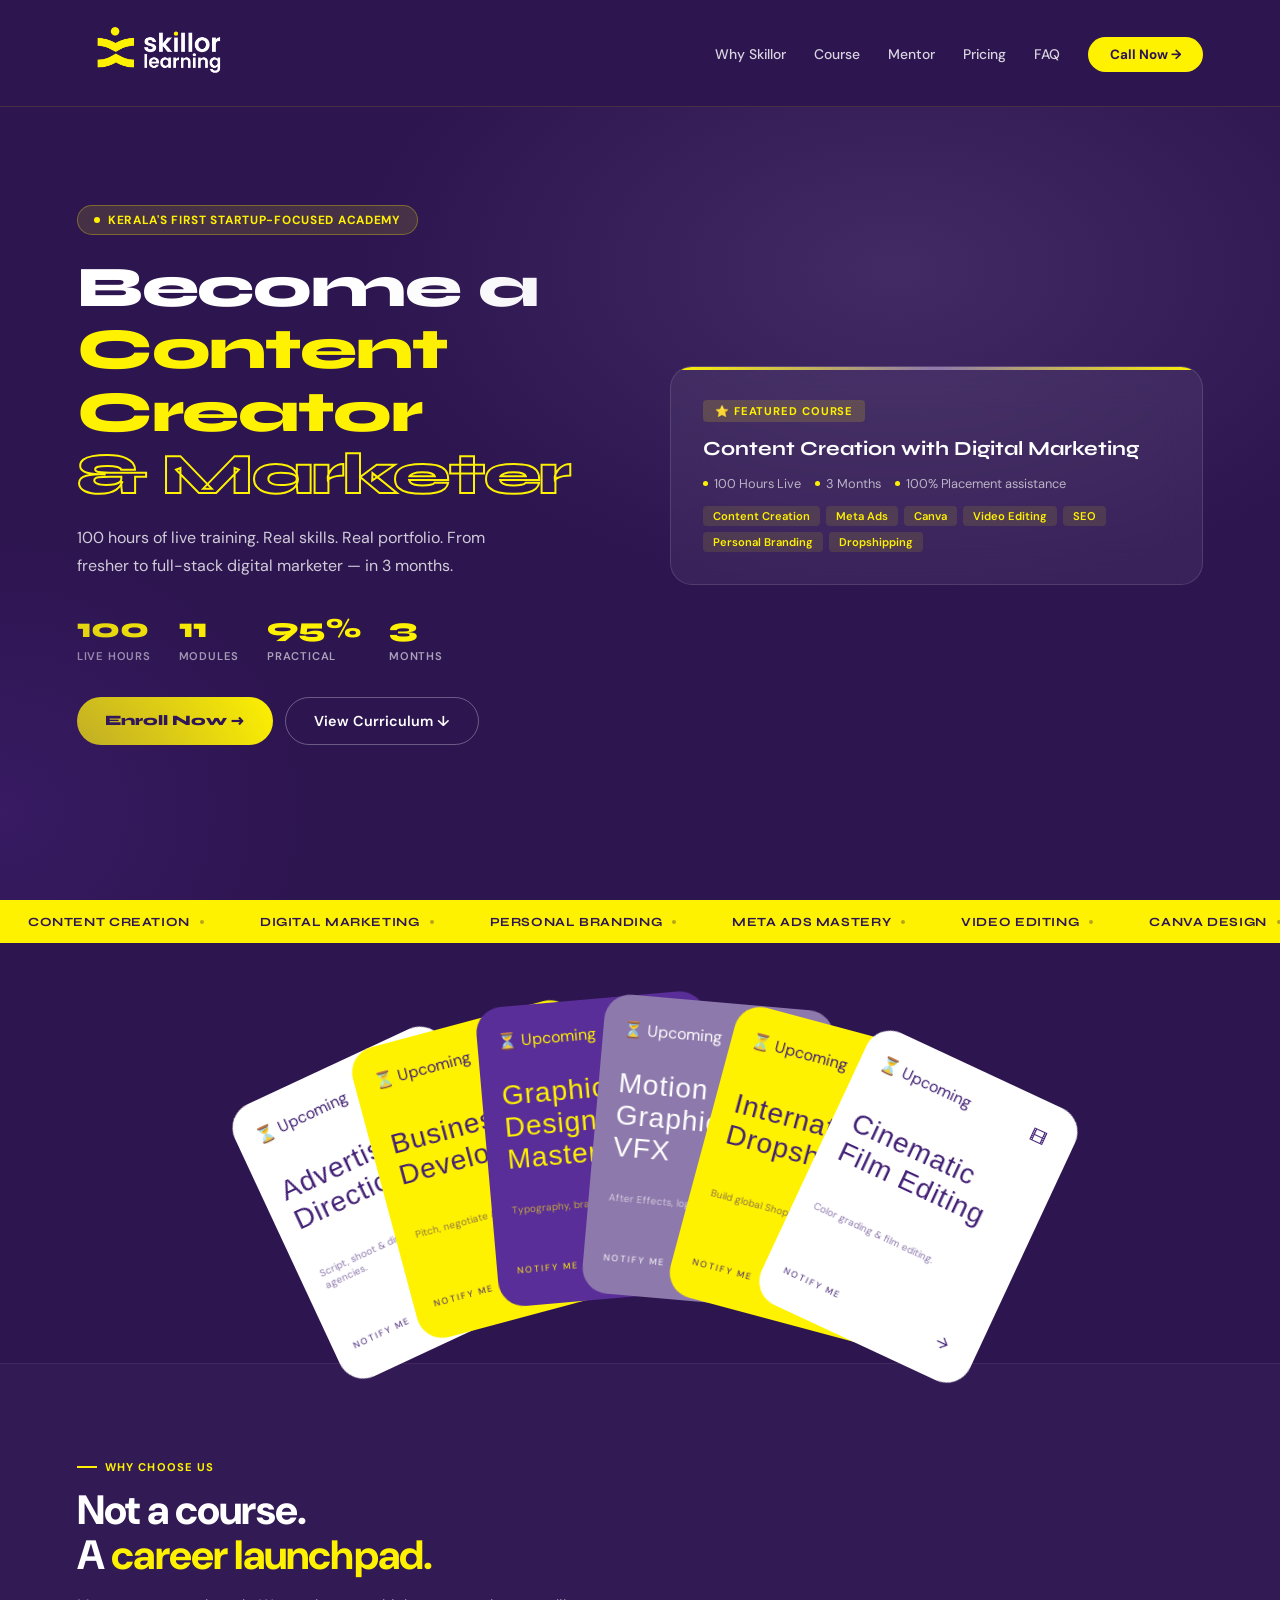
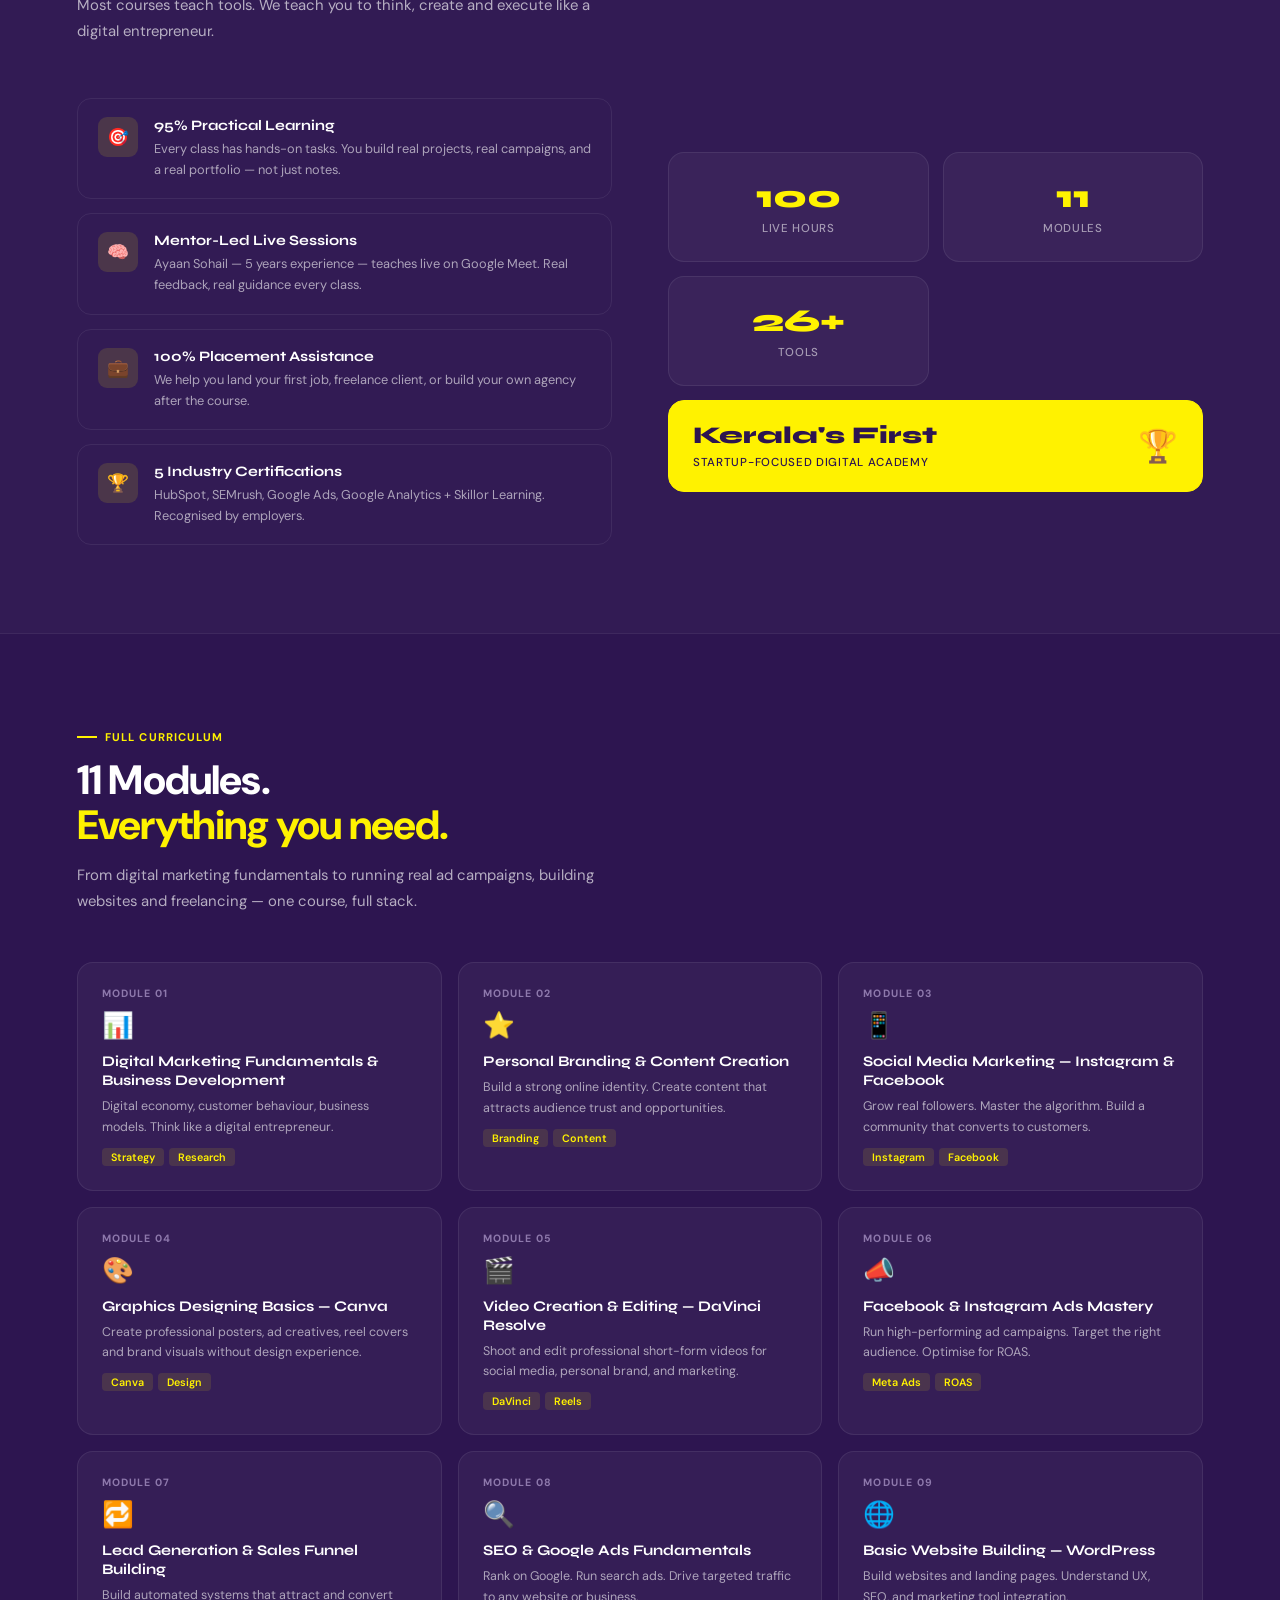
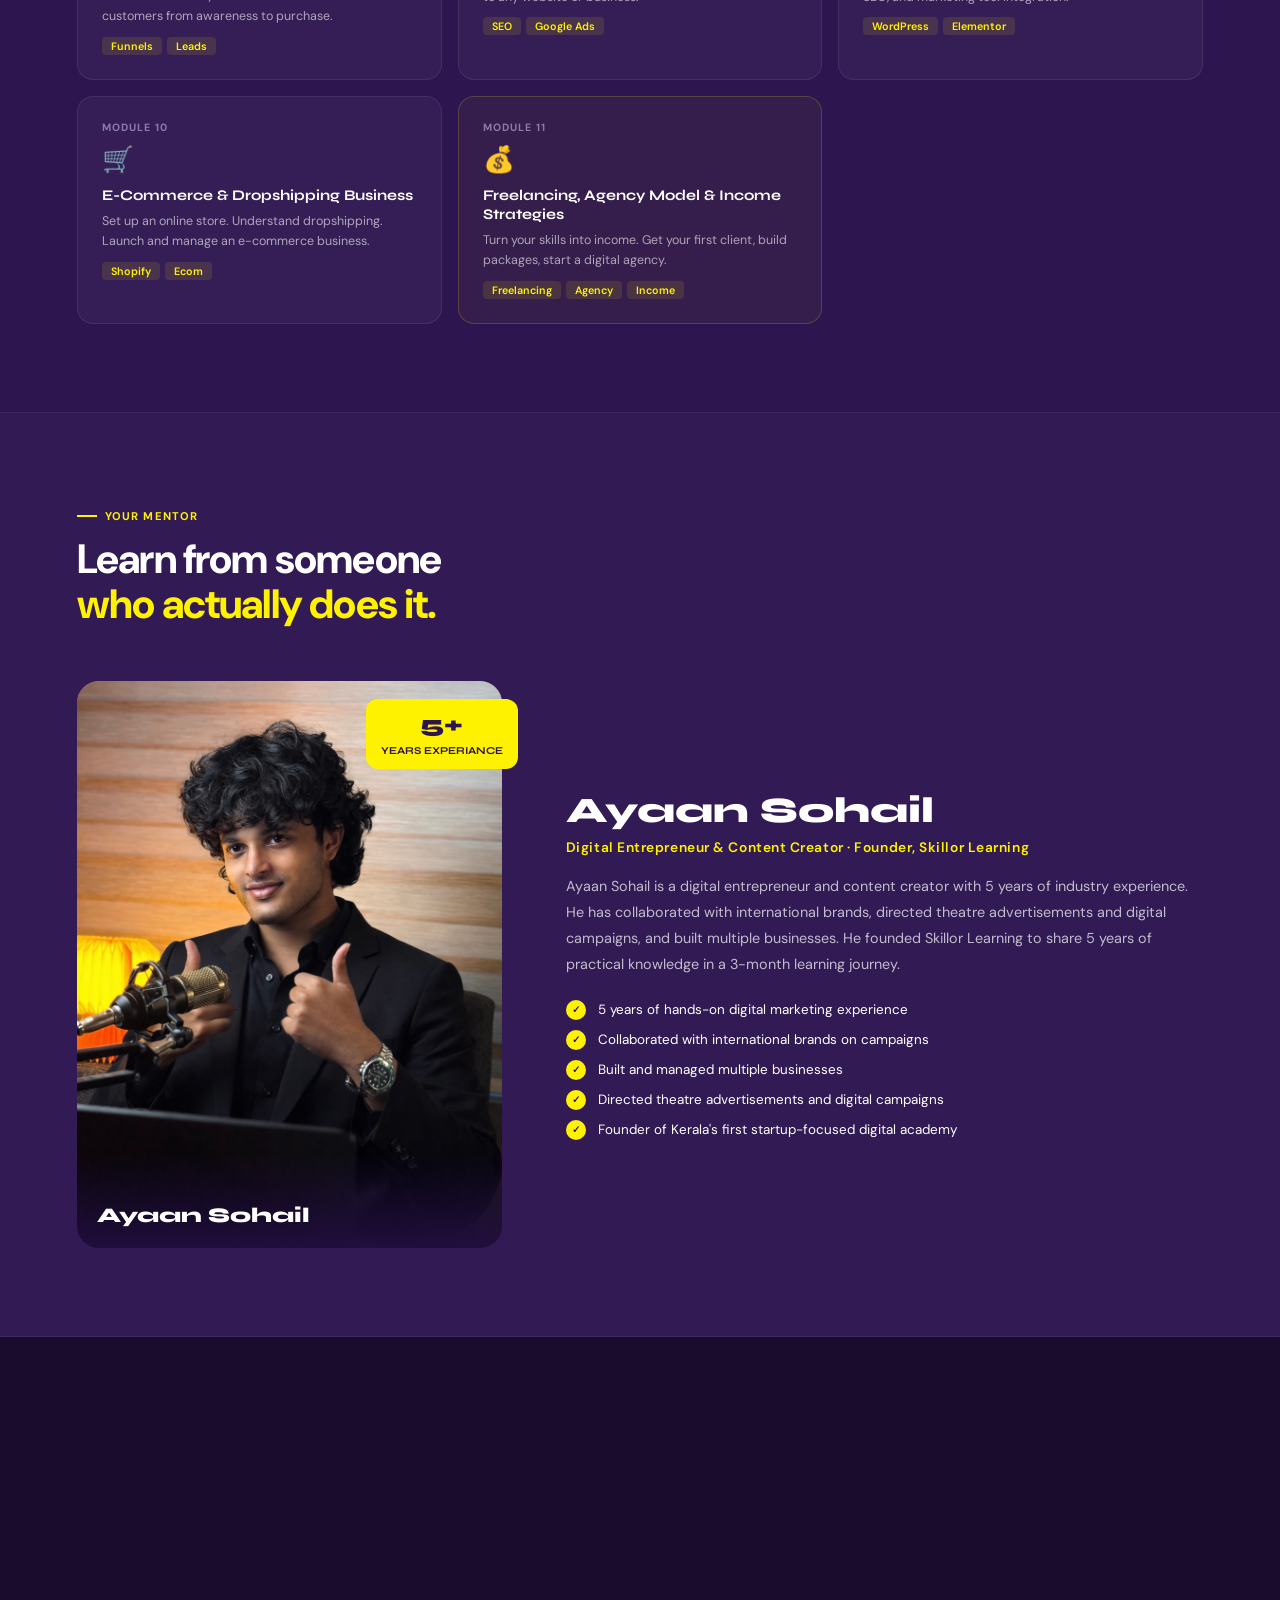
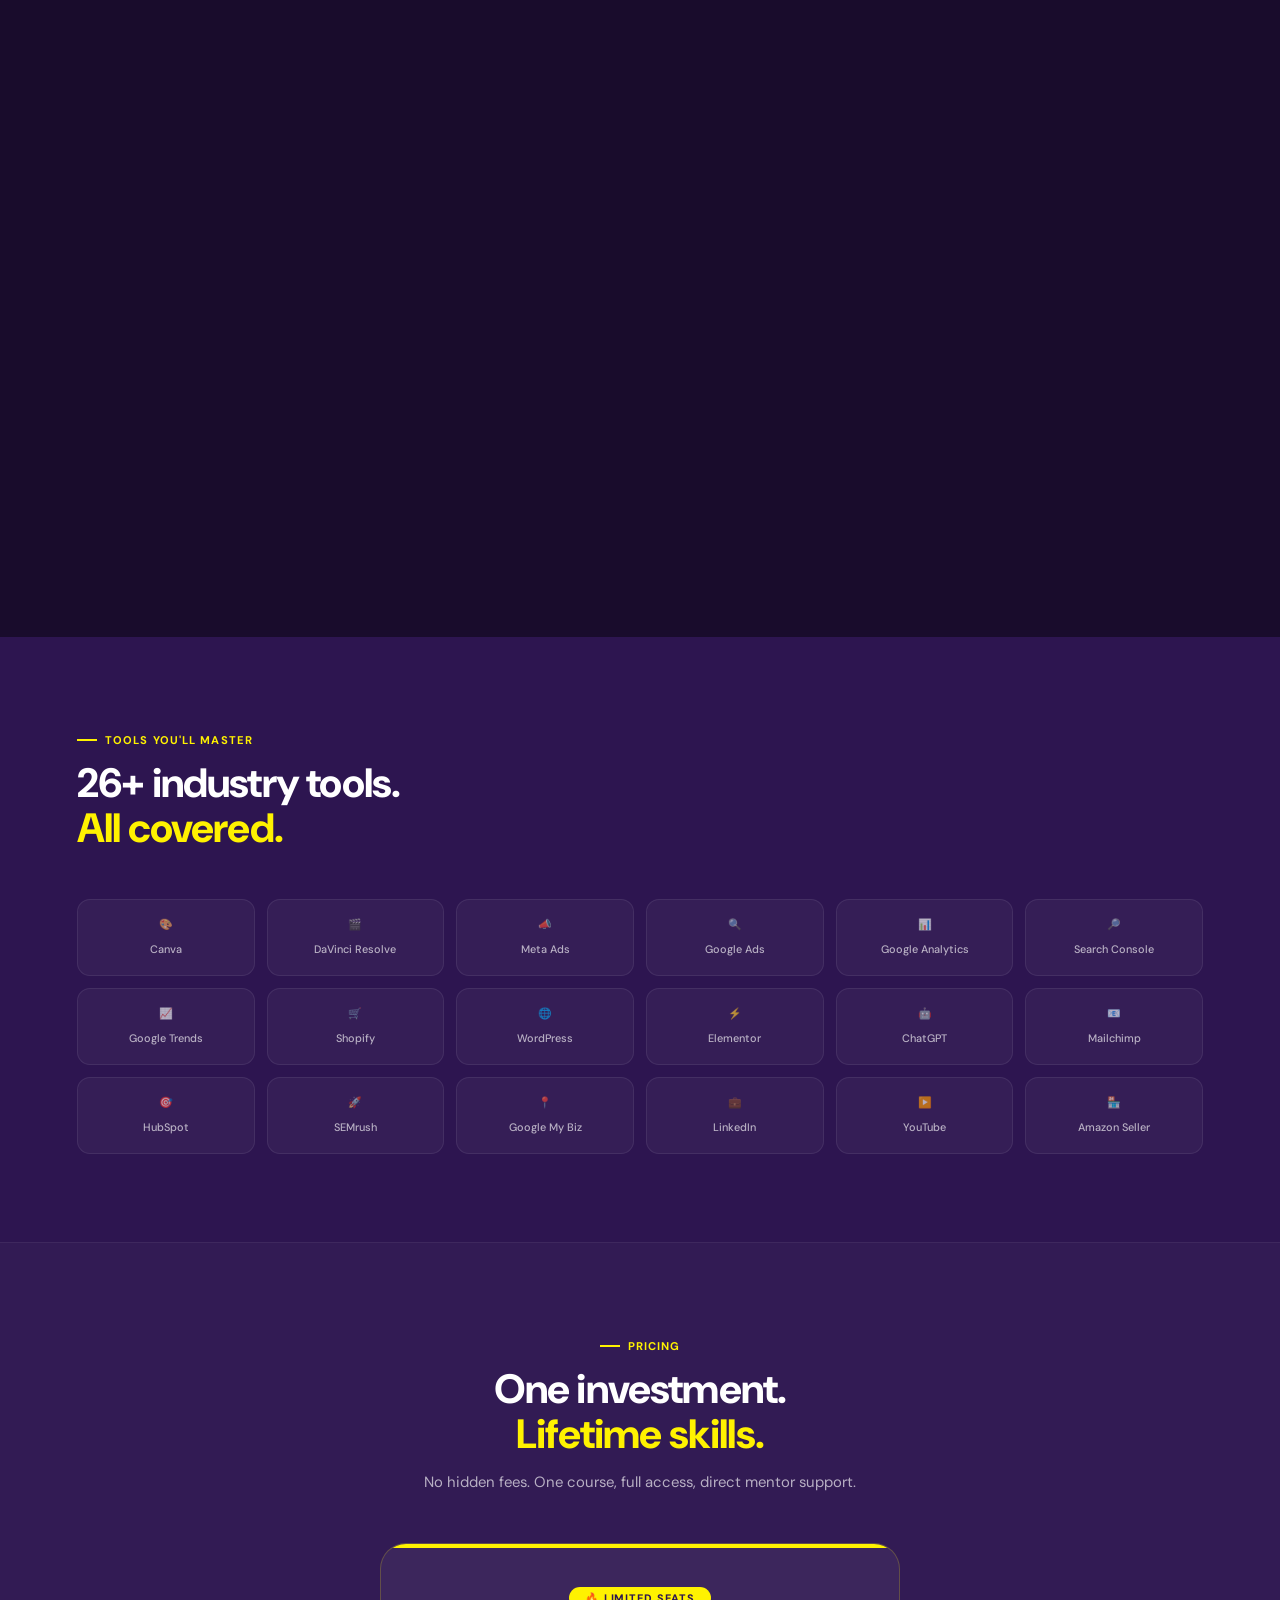
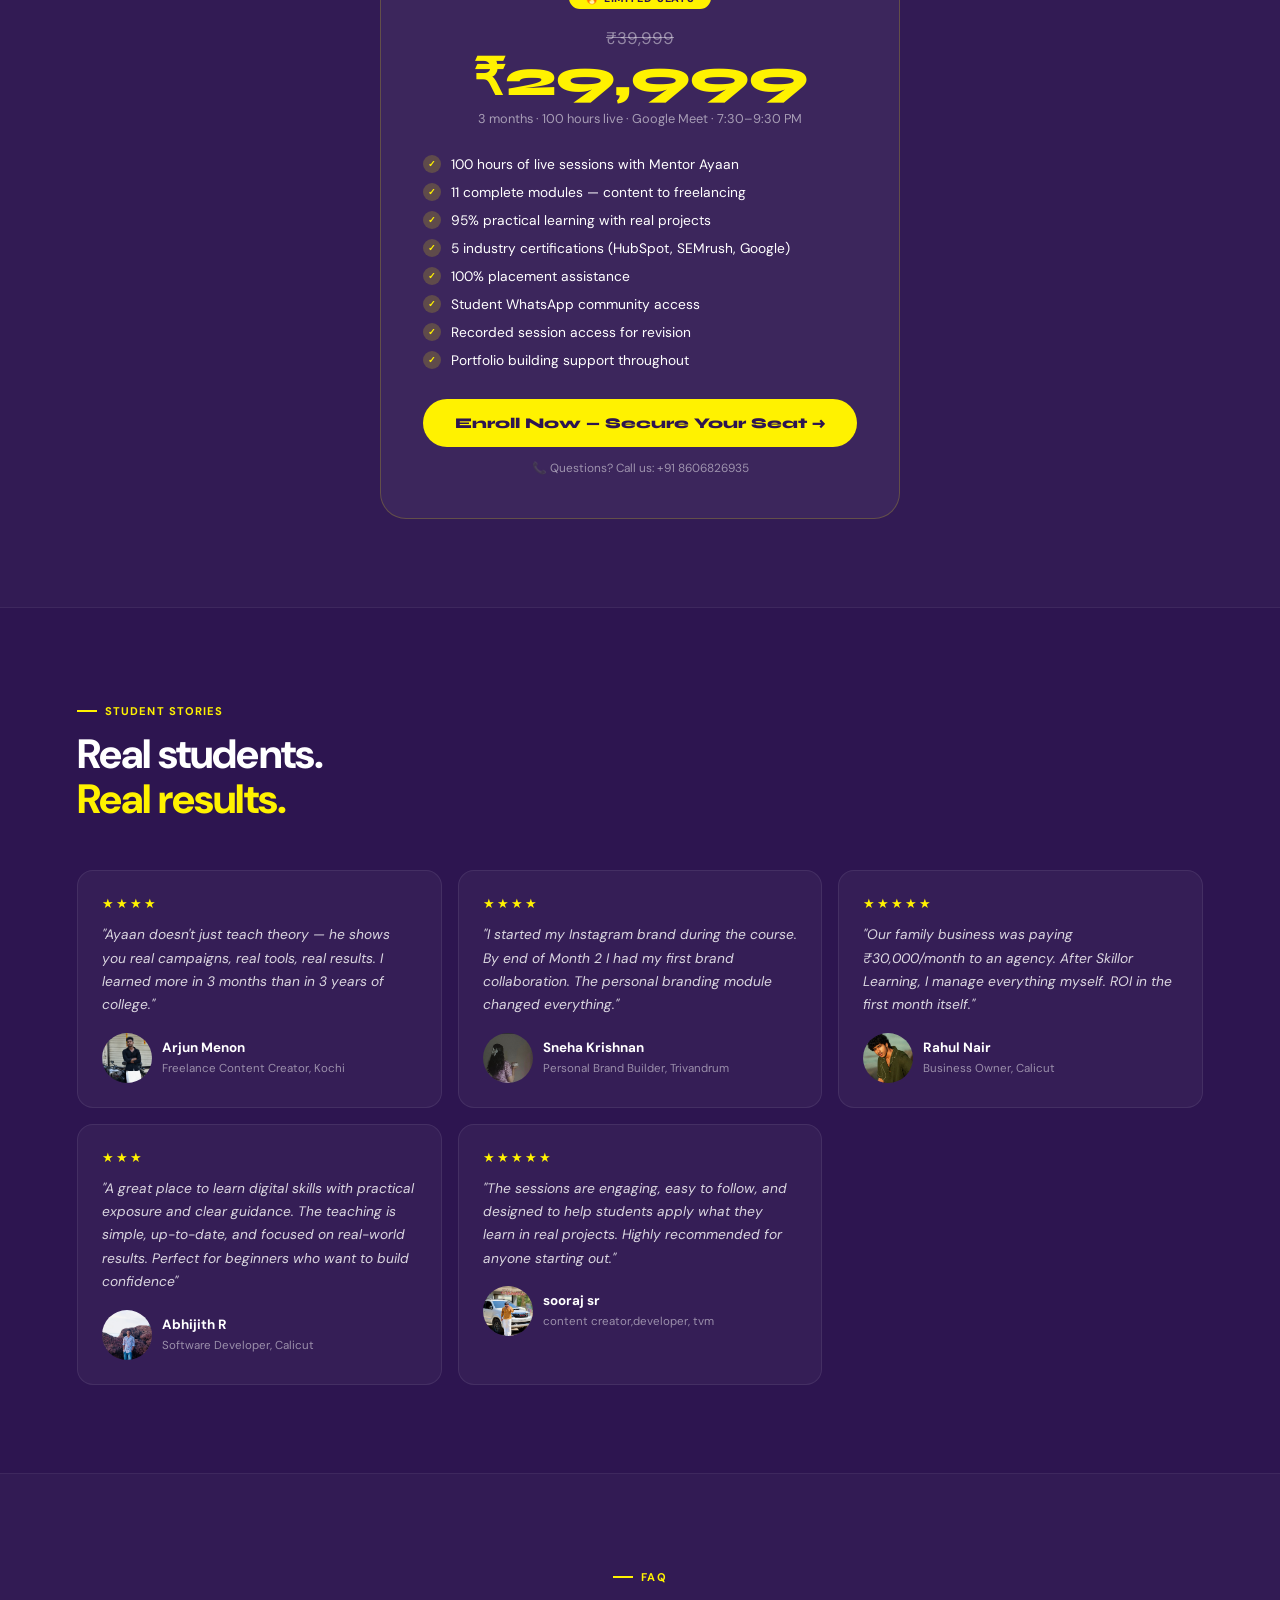
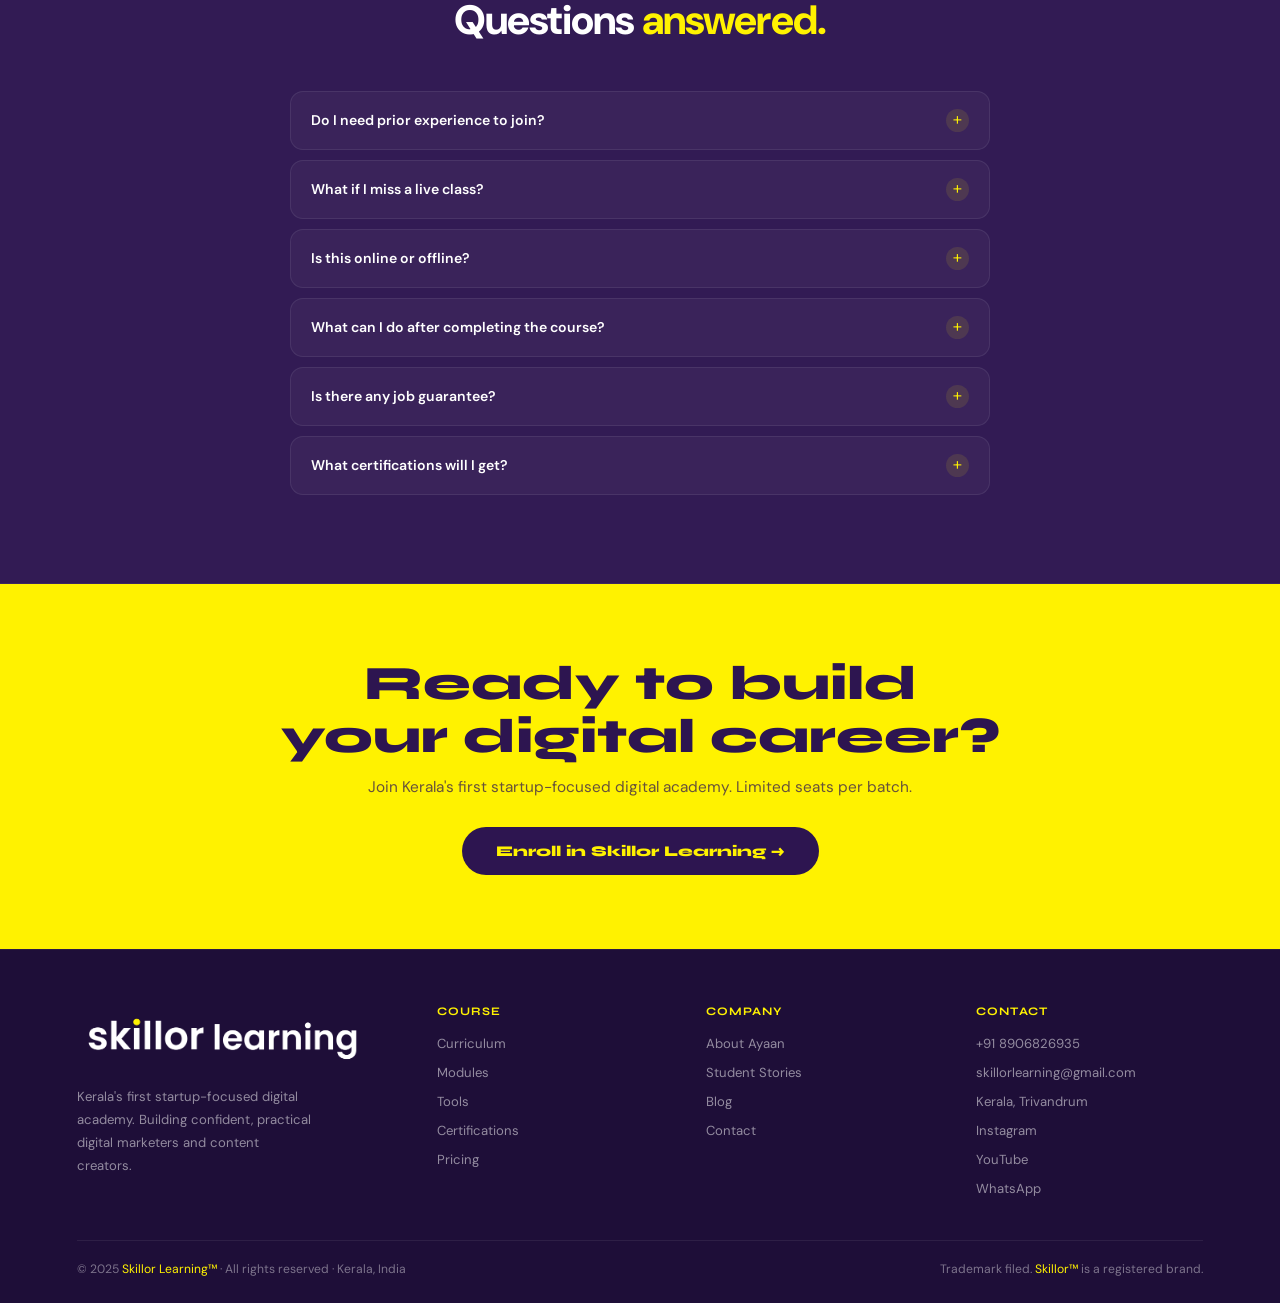
==== commit cff3b06c: "review photo updated" ====
--- a/index.html
+++ b/index.html
@@ -353,11 +353,11 @@
     <div class="stitle">Real students.<br><span class="yel">Real results.</span></div>
   </div>
   <div class="tgrid rev">
-    <div class="tcard"><div class="tstars">★★★★</div><p class="ttext">"Ayaan doesn't just teach theory — he shows you real campaigns, real tools, real results. I learned more in 3 months than in 3 years of college."</p><div class="tauthor"><div class="tava">A</div><div><strong>Arjun Menon</strong><span>Freelance Content Creator, Kochi</span></div></div></div>
-    <div class="tcard"><div class="tstars">★★★★</div><p class="ttext">"I started my Instagram brand during the course. By end of Month 2 I had my first brand collaboration. The personal branding module changed everything."</p><div class="tauthor"><div class="tava">S</div><div><strong>Sneha Krishnan</strong><span>Personal Brand Builder, Trivandrum</span></div></div></div>
-    <div class="tcard"><div class="tstars">★★★★★</div><p class="ttext">"Our family business was paying ₹30,000/month to an agency. After Skillor Learning, I manage everything myself. ROI in the first month itself."</p><div class="tauthor"><div class="tava">R</div><div><strong>Rahul Nair</strong><span>Business Owner, Calicut</span></div></div></div>
-    <div class="tcard"><div class="tstars">★★★</div><p class="ttext">"A great place to learn digital skills with practical exposure and clear guidance. The teaching is simple, up-to-date, and focused on real-world results. Perfect for beginners who want to build confidence"</p><div class="tauthor"><div class="tava">A</div><div><strong>Abhijith R</strong><span>Software Developer, Calicut</span></div></div></div>
-    <div class="tcard"><div class="tstars">★★★★★</div><p class="ttext">"The sessions are engaging, easy to follow, and designed to help students apply what they learn in real projects. Highly recommended for anyone starting out."</p><div class="tauthor"><div class="tava">S</div><div><strong>sooraj sr</strong><span>content creator,developer, tvm</span></div></div></div>
+    <div class="tcard"><div class="tstars">★★★★</div><p class="ttext">"Ayaan doesn't just teach theory — he shows you real campaigns, real tools, real results. I learned more in 3 months than in 3 years of college."</p><div class="tauthor"><div class="tava"><img src="images/sooraj.jpeg" alt="Arjun Menon"></div><div><strong>Arjun Menon</strong><span>Freelance Content Creator, Kochi</span></div></div></div>
+    <div class="tcard"><div class="tstars">★★★★</div><p class="ttext">"I started my Instagram brand during the course. By end of Month 2 I had my first brand collaboration. The personal branding module changed everything."</p><div class="tauthor"><div class="tava"><img src="images/sneha.jpeg" alt="Arjun Menon"></div><div><strong>Sneha Krishnan</strong><span>Personal Brand Builder, Trivandrum</span></div></div></div>
+    <div class="tcard"><div class="tstars">★★★★★</div><p class="ttext">"Our family business was paying ₹30,000/month to an agency. After Skillor Learning, I manage everything myself. ROI in the first month itself."</p><div class="tauthor"><div class="tava"><img src="images/rahul.jpeg" alt="Arjun Menon"></div><div><strong>Rahul Nair</strong><span>Business Owner, Calicut</span></div></div></div>
+    <div class="tcard"><div class="tstars">★★★</div><p class="ttext">"A great place to learn digital skills with practical exposure and clear guidance. The teaching is simple, up-to-date, and focused on real-world results. Perfect for beginners who want to build confidence"</p><div class="tauthor"><div class="tava"><img src="images/abhijith.jpeg" alt="Arjun Menon"></div><div><strong>Abhijith R</strong><span>Software Developer, Calicut</span></div></div></div>
+    <div class="tcard"><div class="tstars">★★★★★</div><p class="ttext">"The sessions are engaging, easy to follow, and designed to help students apply what they learn in real projects. Highly recommended for anyone starting out."</p><div class="tauthor"><div class="tava"><img src="images/sooraj1.jpeg" alt="Arjun Menon"></div><div><strong>sooraj sr</strong><span>content creator,developer, tvm</span></div></div></div>
   </div>
   </div>
   </div>
--- a/style.css
+++ b/style.css
@@ -251,7 +251,21 @@
 .tstars{color:#fff200;font-size:0.8rem;letter-spacing:2px;margin-bottom:11px;}
 .ttext{font-size:0.86rem;color:rgba(255,255,255,0.82);line-height:1.7;margin-bottom:16px;font-style:italic;}
 .tauthor{display:flex;align-items:center;gap:10px;}
-.tava{width:36px;height:36px;border-radius:50%;background:linear-gradient(135deg,#8e79ac,#422075);display:flex;align-items:center;justify-content:center;font-family:'Syne',sans-serif;font-weight:700;font-size:0.88rem;color:#ffffff;flex-shrink:0;}
+.tava {
+  width: 50px;
+  height: 50px;
+  border-radius: 50%;
+  overflow: hidden;
+  flex-shrink: 0;
+  position: relative;
+}
+
+.tava img {
+  width: 100%;
+  height: 100%;
+  object-fit: cover;
+  display: block;
+}
 .tauthor strong{font-size:0.84rem;display:block;color:#ffffff;}
 .tauthor span{font-size:0.72rem;color:rgba(255,255,255,0.5);}
 
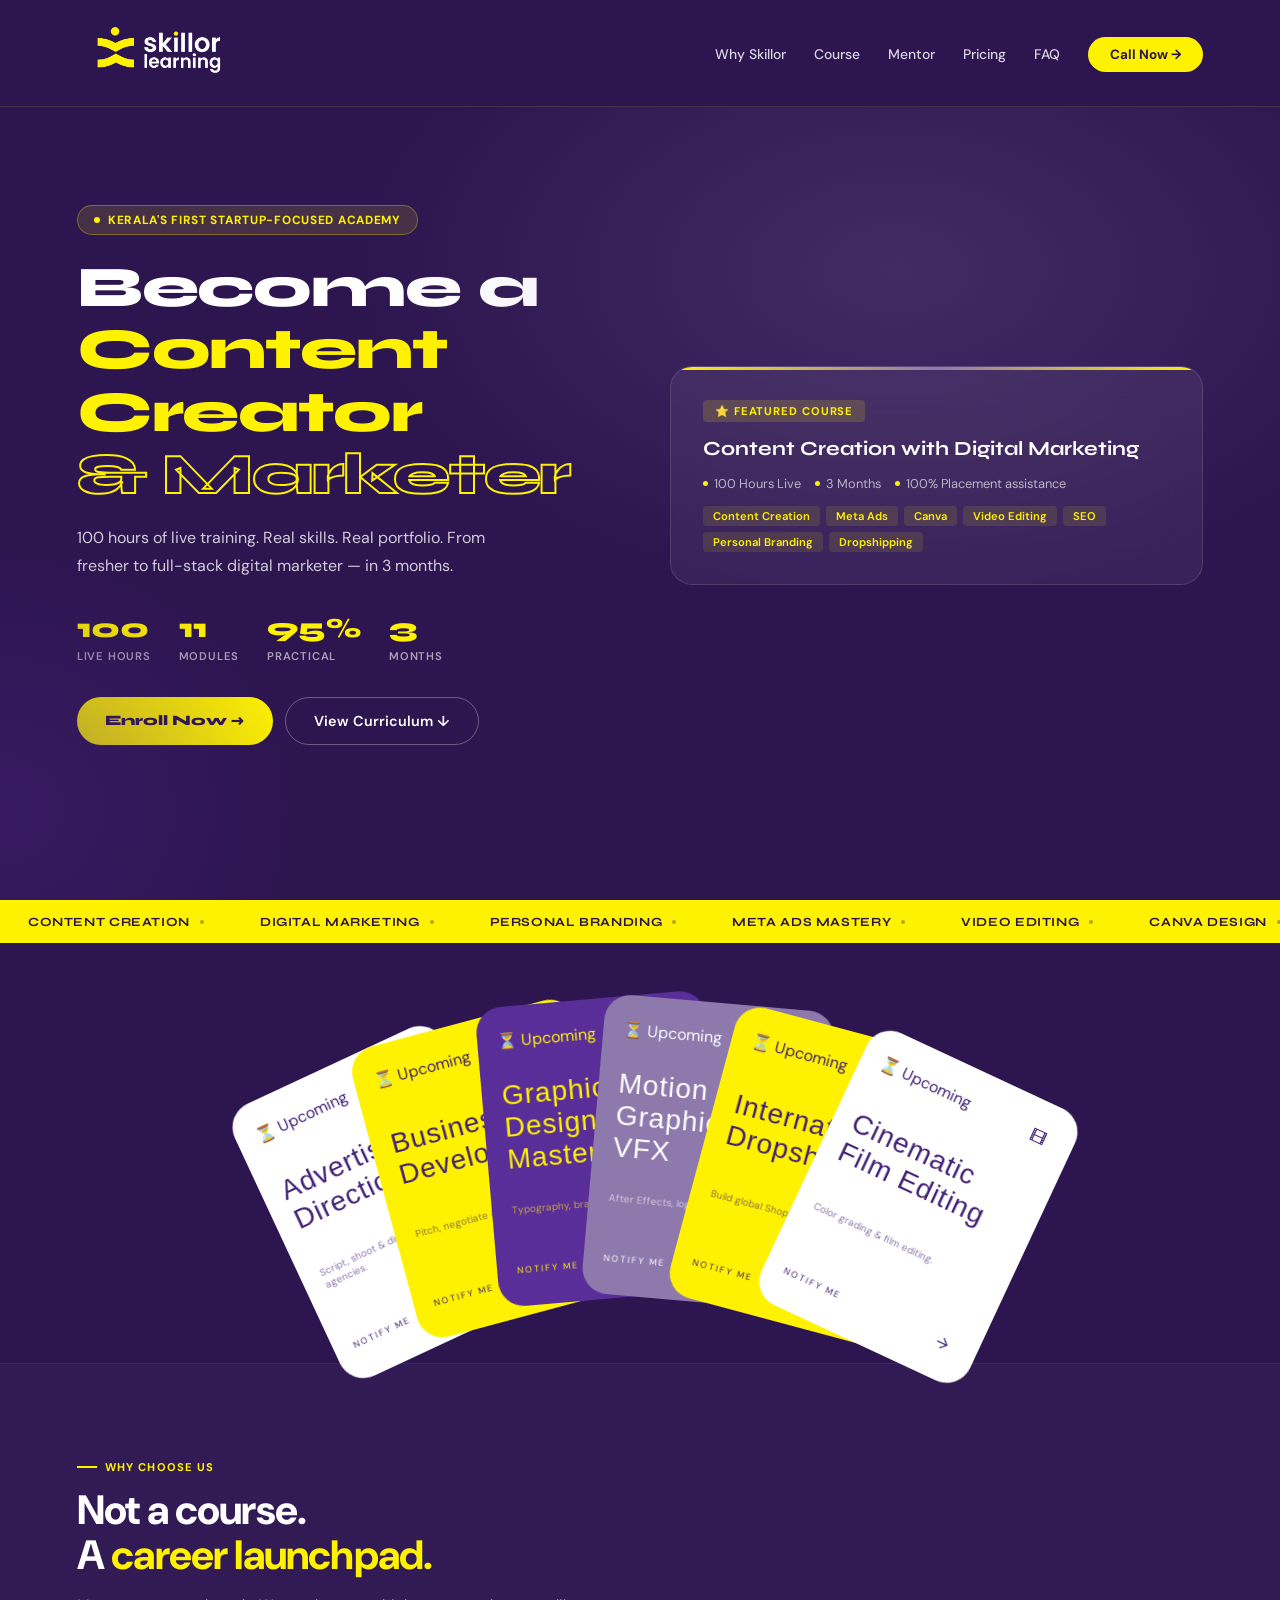
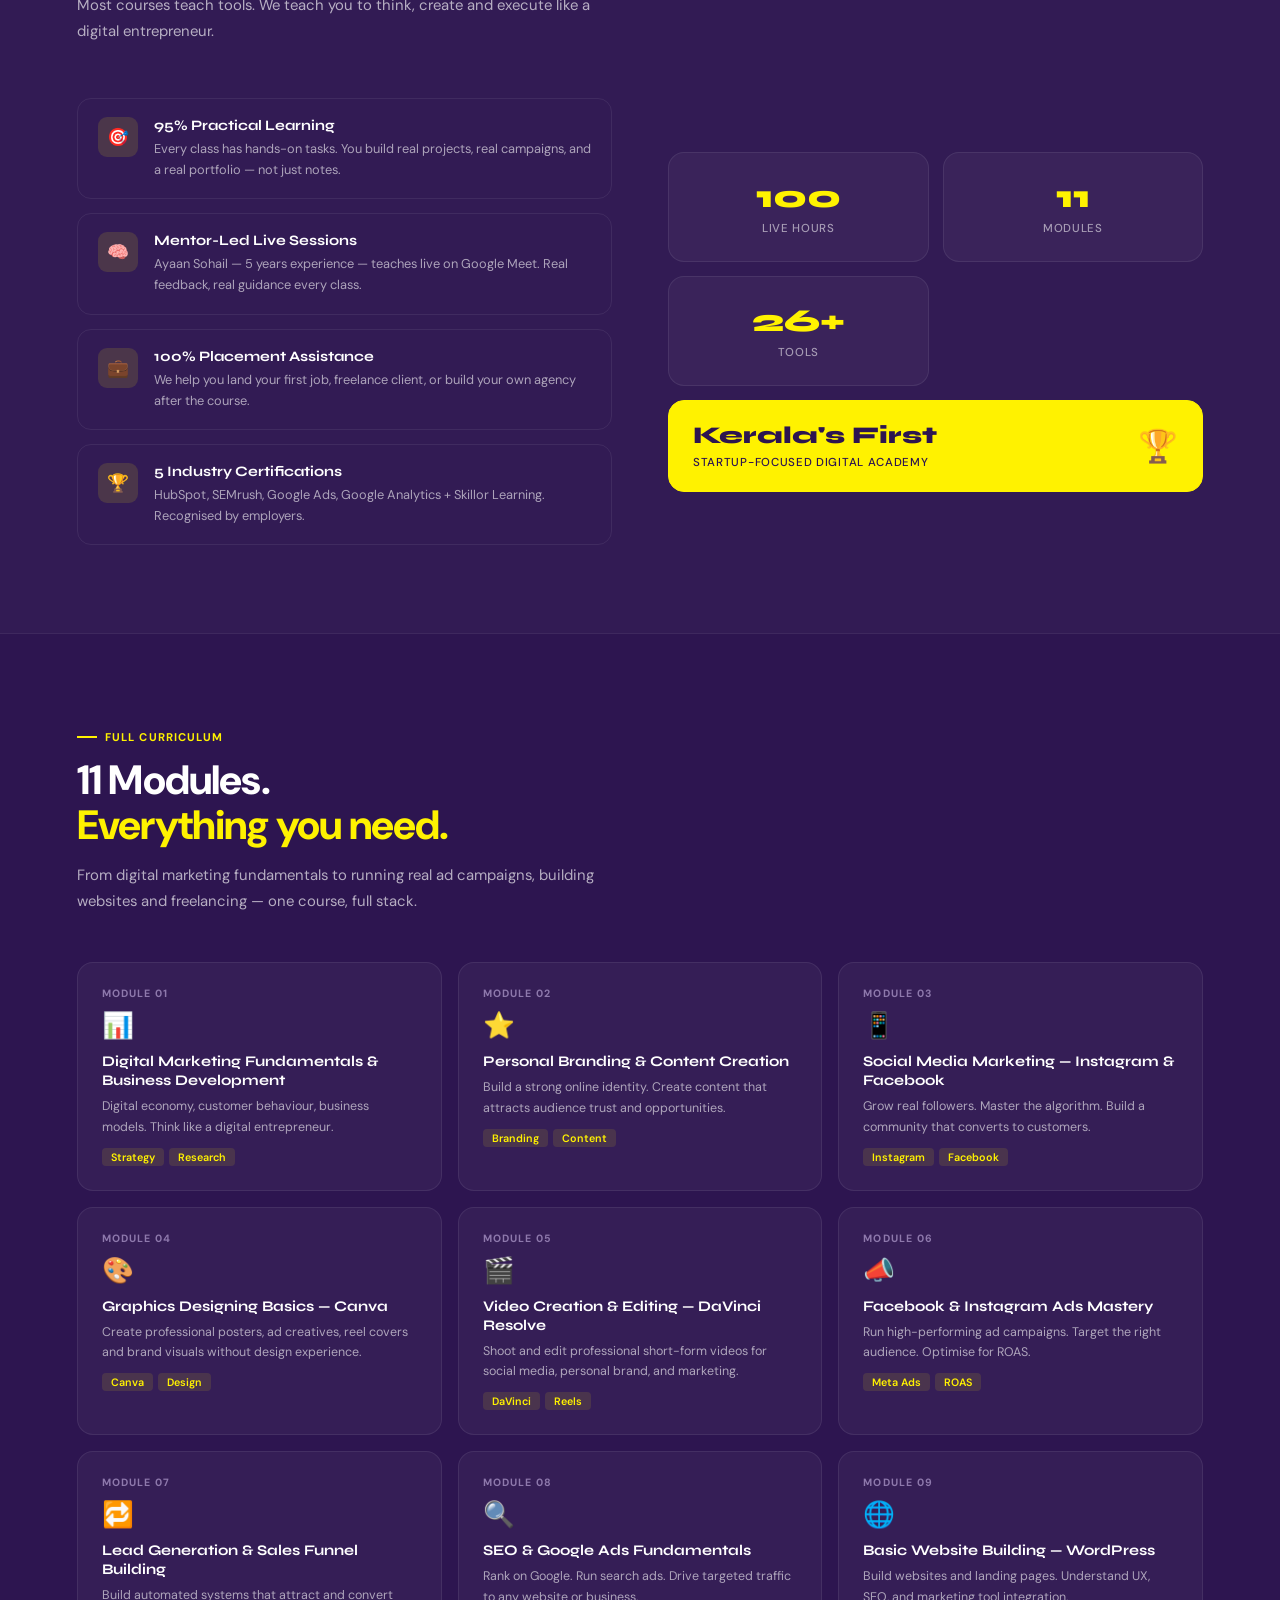
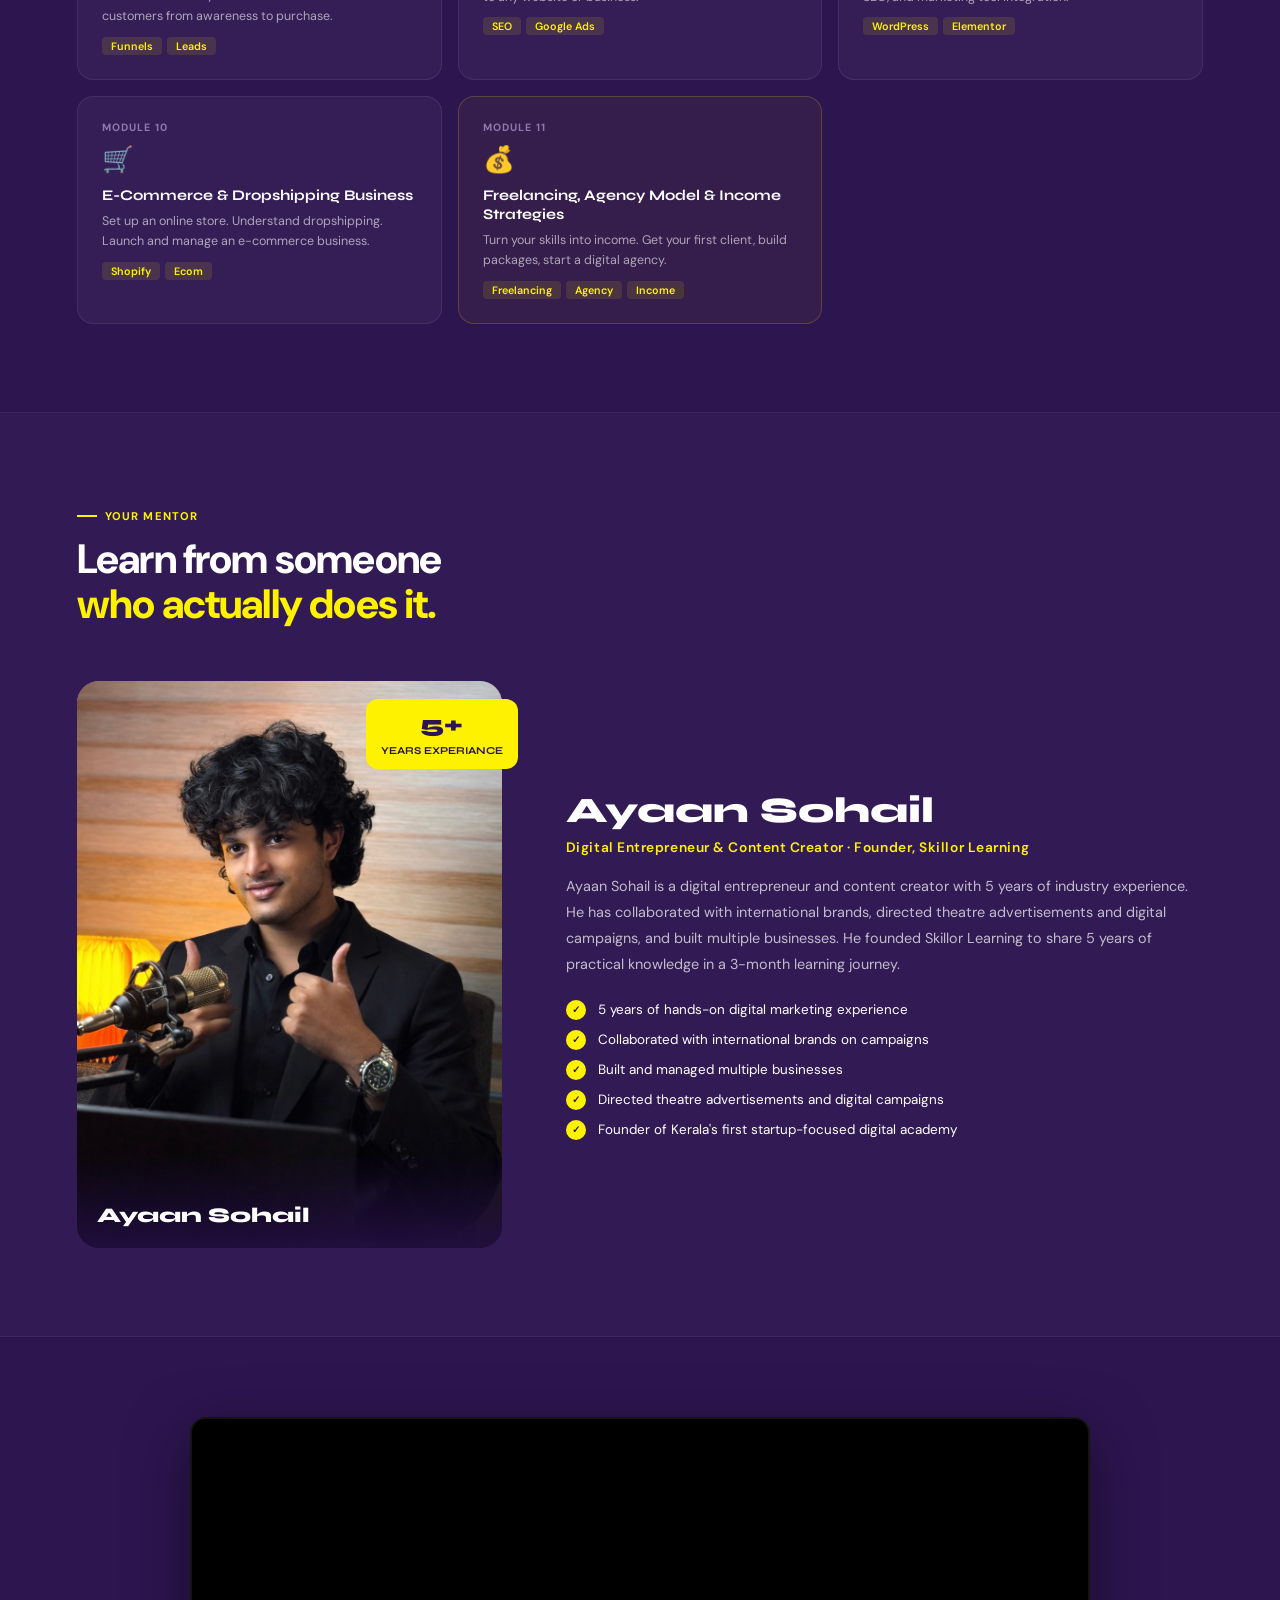
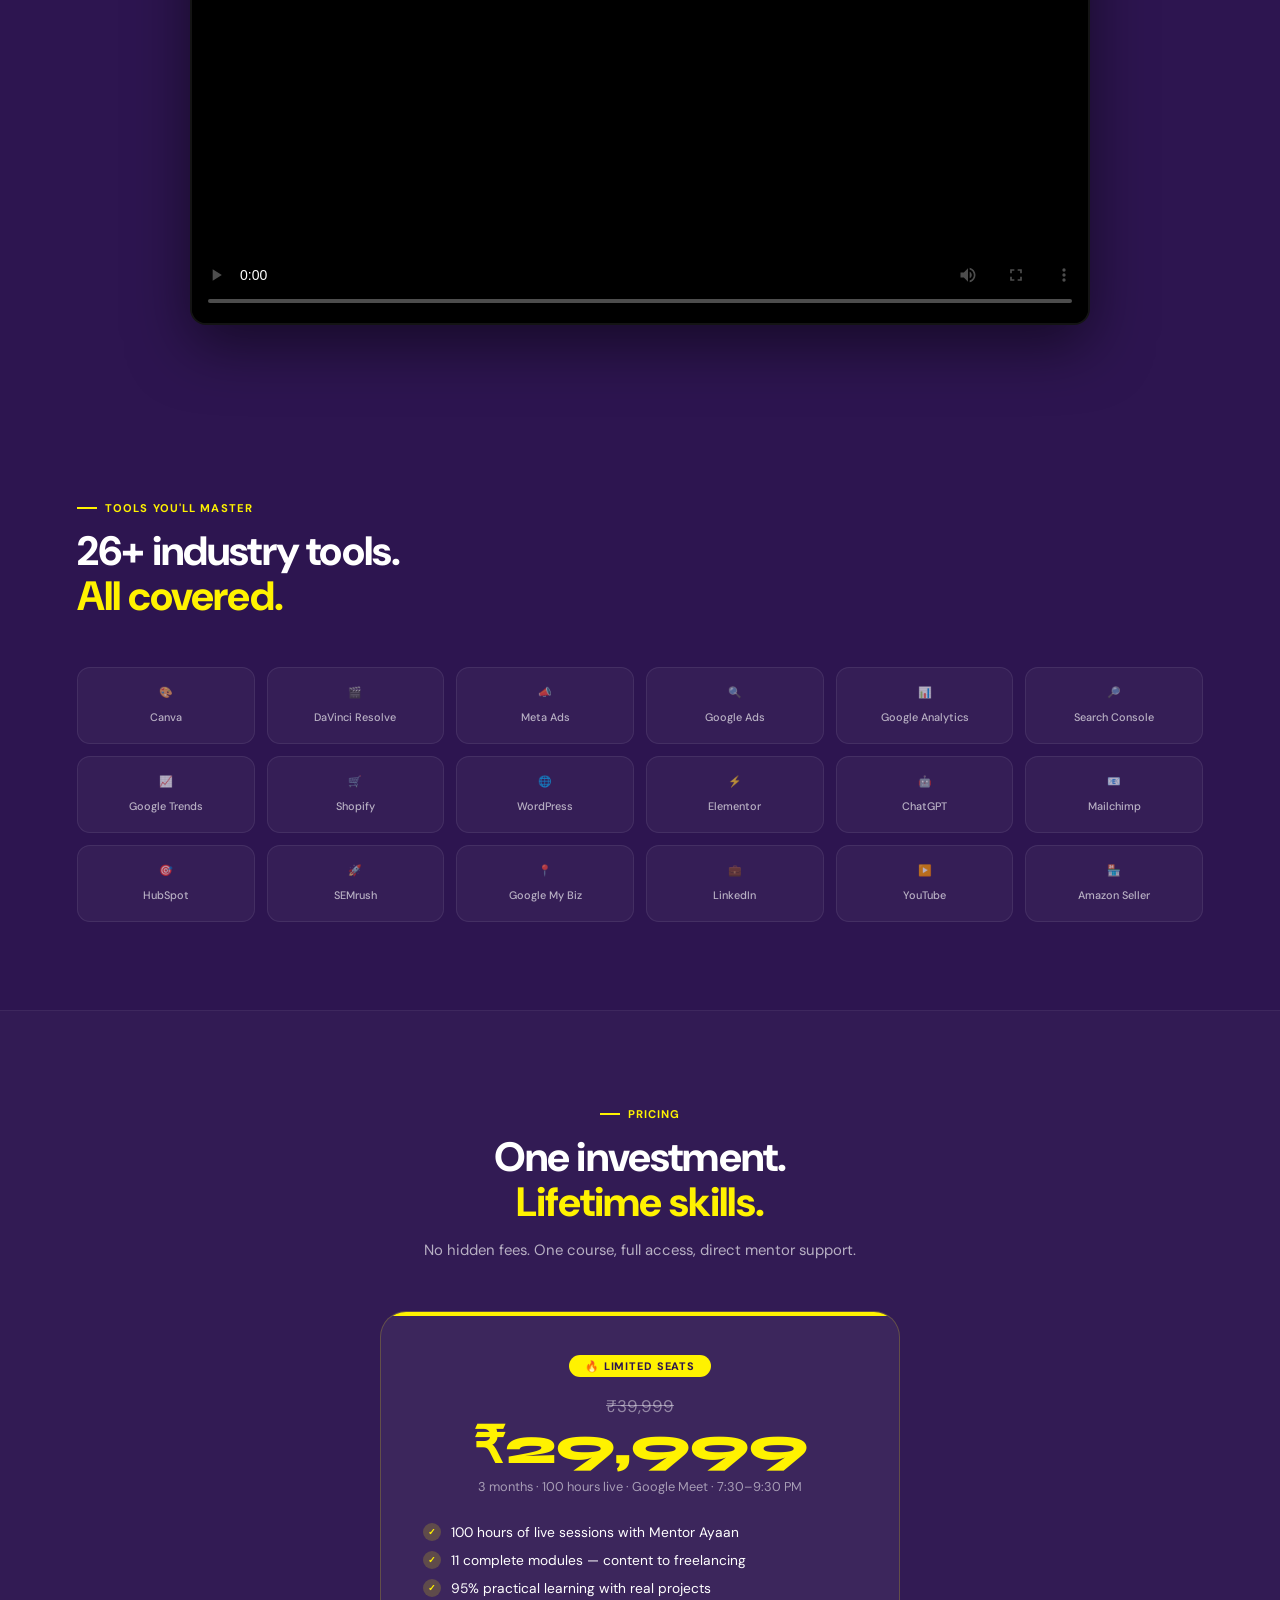
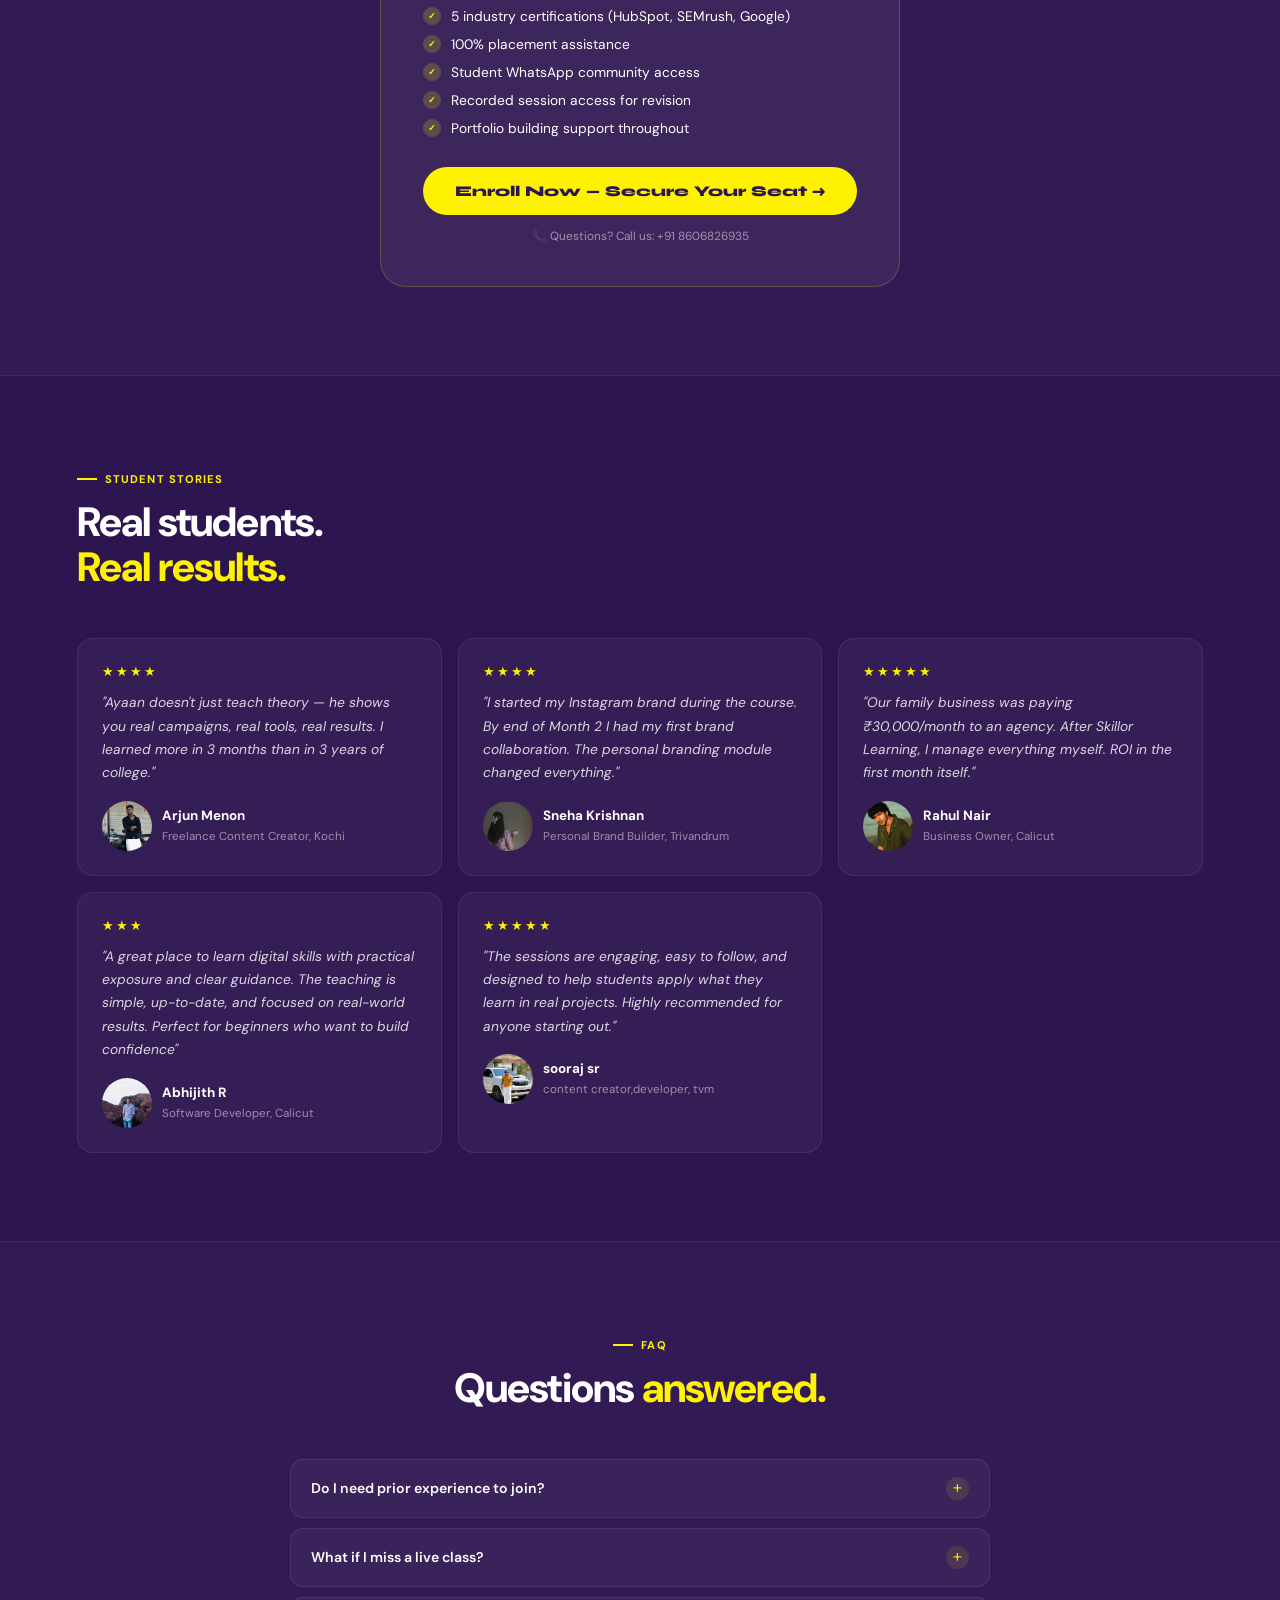
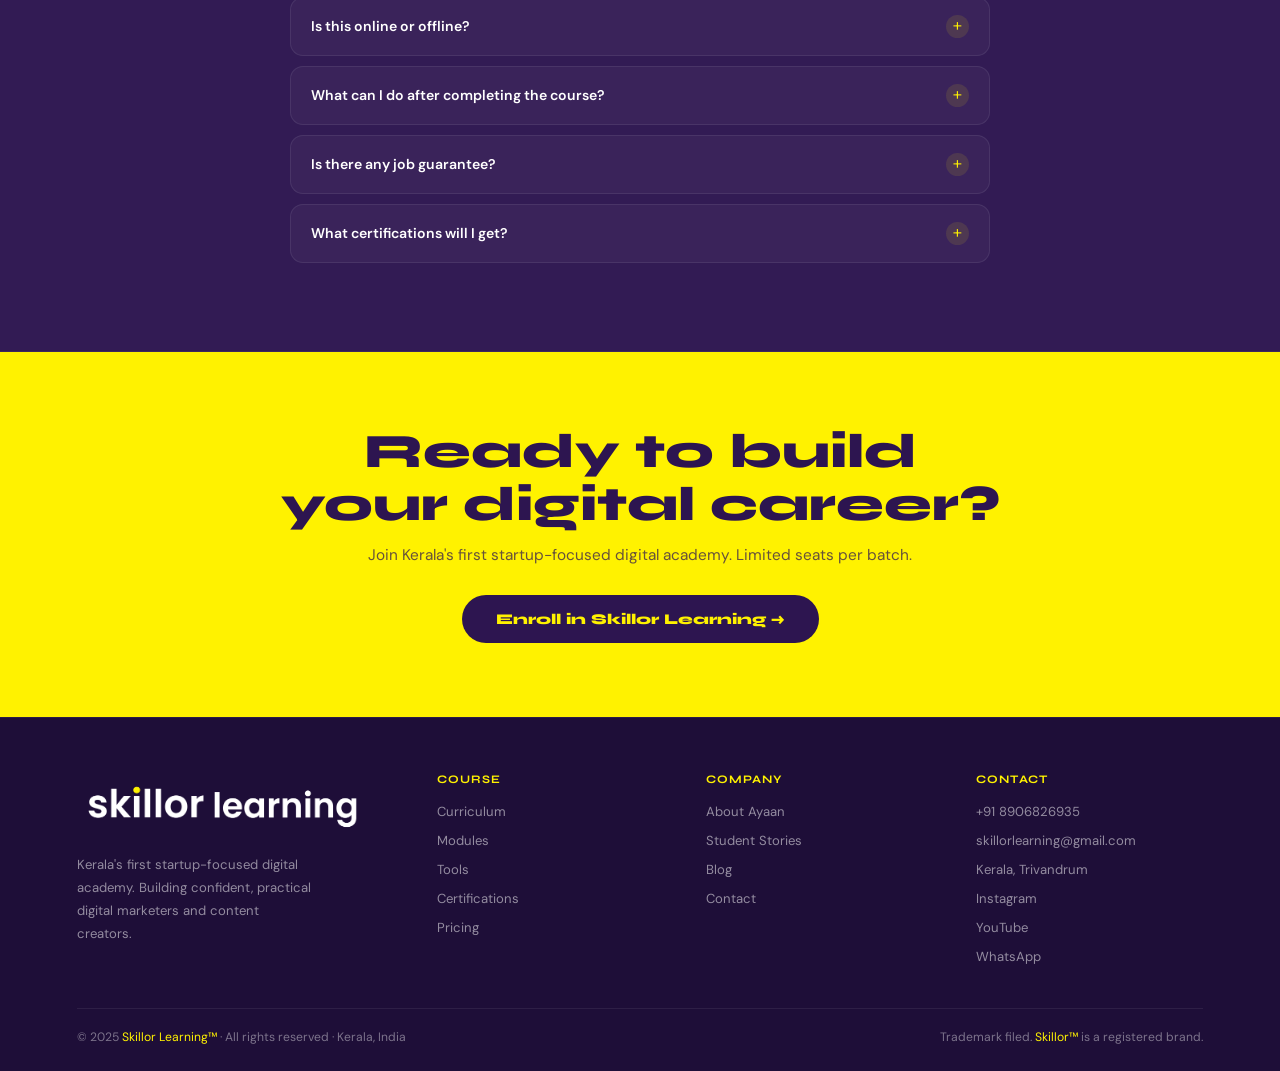
==== commit c3c3ba8d: "video size updated" ====
--- a/index.html
+++ b/index.html
@@ -267,23 +267,24 @@
 </section>
 
 <!-- video -->
-<!-- VIDEO SHOWCASE -->
-<section class="video-showcase">
-
-  <video autoplay muted loop playsinline class="bg-video">
-    <source src="videos/skillor-video.MP4" type="video/mp4">
+<section class="video-section">
+<!-- 
+  <h1 class="video-title">
+    Build an <em>e-commerce</em> brand from <em>scratch.</em>
+  </h1>
+<!  -->
+  <!-- <p class="video-sub">
+    Learn dropshipping A–Z: choose products, build the store, line up suppliers, market it
+  </p> --> 
+
+ <div class="video-card">
+  <video controls  poster="images/video-thumbnail.jpg">
+    <source src="videos/skillor1-video.mp4" type="video/mp4">
+    Your browser does not support the video tag.
   </video>
-
-  <div class="video-overlay"></div>
-
-
-   <!-- SOUND BUTTON -->
-  <!-- <button id="sound-btn">🔊</button>
-   -->
-  <!-- <div class="video-content"> -->
-    <!-- <h1>SkillorLearning</h1> -->
-    
-  </div>
+</div>
+
+  <!-- <a href="#" class="video-btn">Join Pre-Sale</a> -->
 
 </section>
 
--- a/style.css
+++ b/style.css
@@ -257,15 +257,14 @@
   border-radius: 50%;
   overflow: hidden;
   flex-shrink: 0;
-  position: relative;
 }
 
 .tava img {
   width: 100%;
   height: 100%;
   object-fit: cover;
-  display: block;
-}
+}
+
 .tauthor strong{font-size:0.84rem;display:block;color:#ffffff;}
 .tauthor span{font-size:0.72rem;color:rgba(255,255,255,0.5);}
 
@@ -673,4 +672,73 @@
   order:2;
 }
 
+}
+.video-section {
+  background: #2d1550 ;
+  padding: 80px 20px;
+  text-align: center;
+}
+
+.video-title {
+  font-size: 42px;
+  font-weight: 600;
+  color: #111;
+  margin-bottom: 10px;
+}
+
+.video-title em {
+  font-style: italic;
+}
+
+.video-sub {
+  color: #2d1550 ;
+  font-size: 16px;
+  margin-bottom: 40px;
+}
+
+/* .video-card {
+  max-width: 900px;
+  margin: 0 auto;
+  border-radius: 12px;
+  overflow: hidden;
+  border: 4px solid #2d1550 ;
+  box-shadow: 0 10px 30px rgba(0,0,0,0.1);
+  position: relative;
+  z-index: 5;
+} */
+ .video-card {
+  max-width: 900px;
+  margin: 0 auto;
+  border-radius: 16px;
+  overflow: hidden;
+
+  /* FIXES */
+  background: #000; /* 🔥 makes video visible instantly */
+  border: 2px solid rgba(255,255,255,0.08);
+
+  box-shadow: 0 20px 60px rgba(0,0,0,0.5);
+}
+.video-card video {
+  width: 100%;
+  aspect-ratio: 16 / 9;   /* Forces correct size BEFORE play */
+  object-fit: cover;
+  display: block;
+  position: relative;
+  z-index: 10;
+}
+
+.video-btn {
+  display: inline-block;
+  margin-top: 30px;
+  background: #0b2a6f;
+  color: #fff;
+  padding: 14px 40px;
+  border-radius: 30px;
+  text-decoration: none;
+  font-weight: 500;
+  transition: 0.3s;
+}
+
+.video-btn:hover {
+  background: #081f50;
 }
